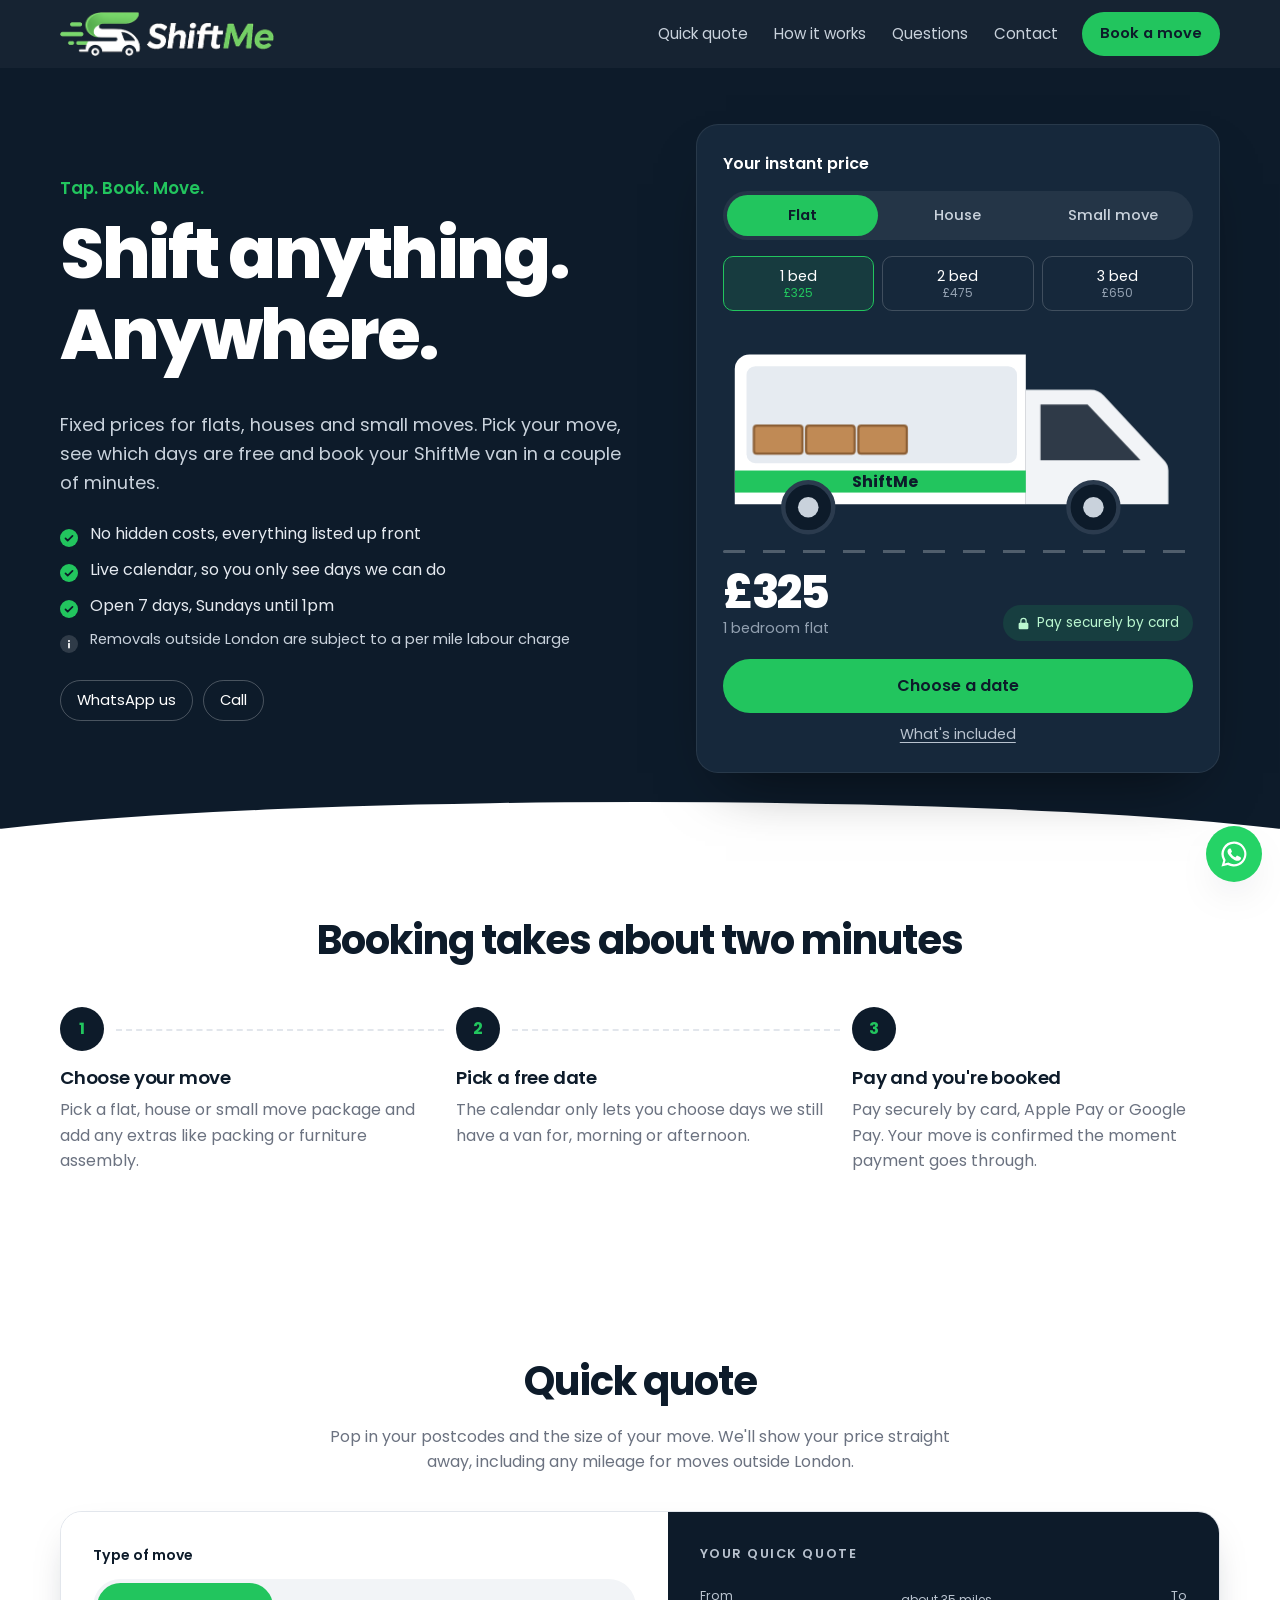
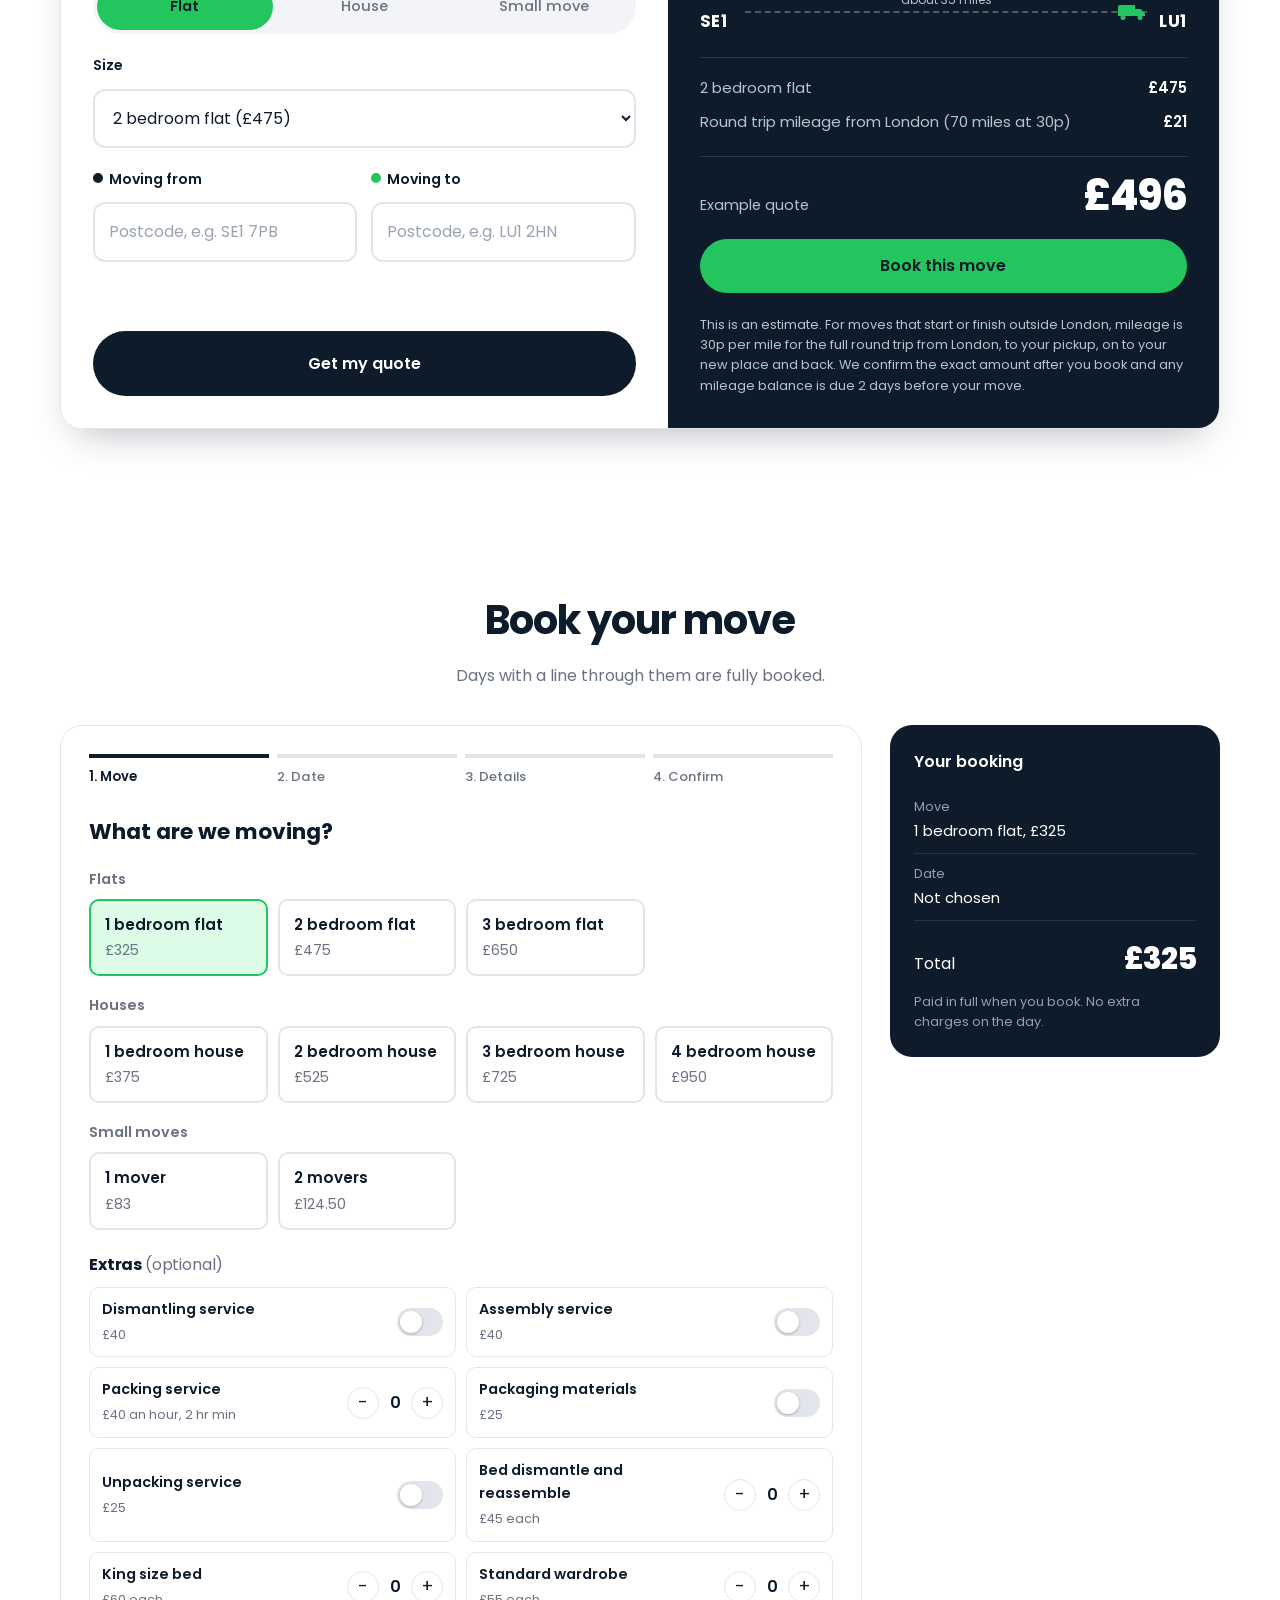
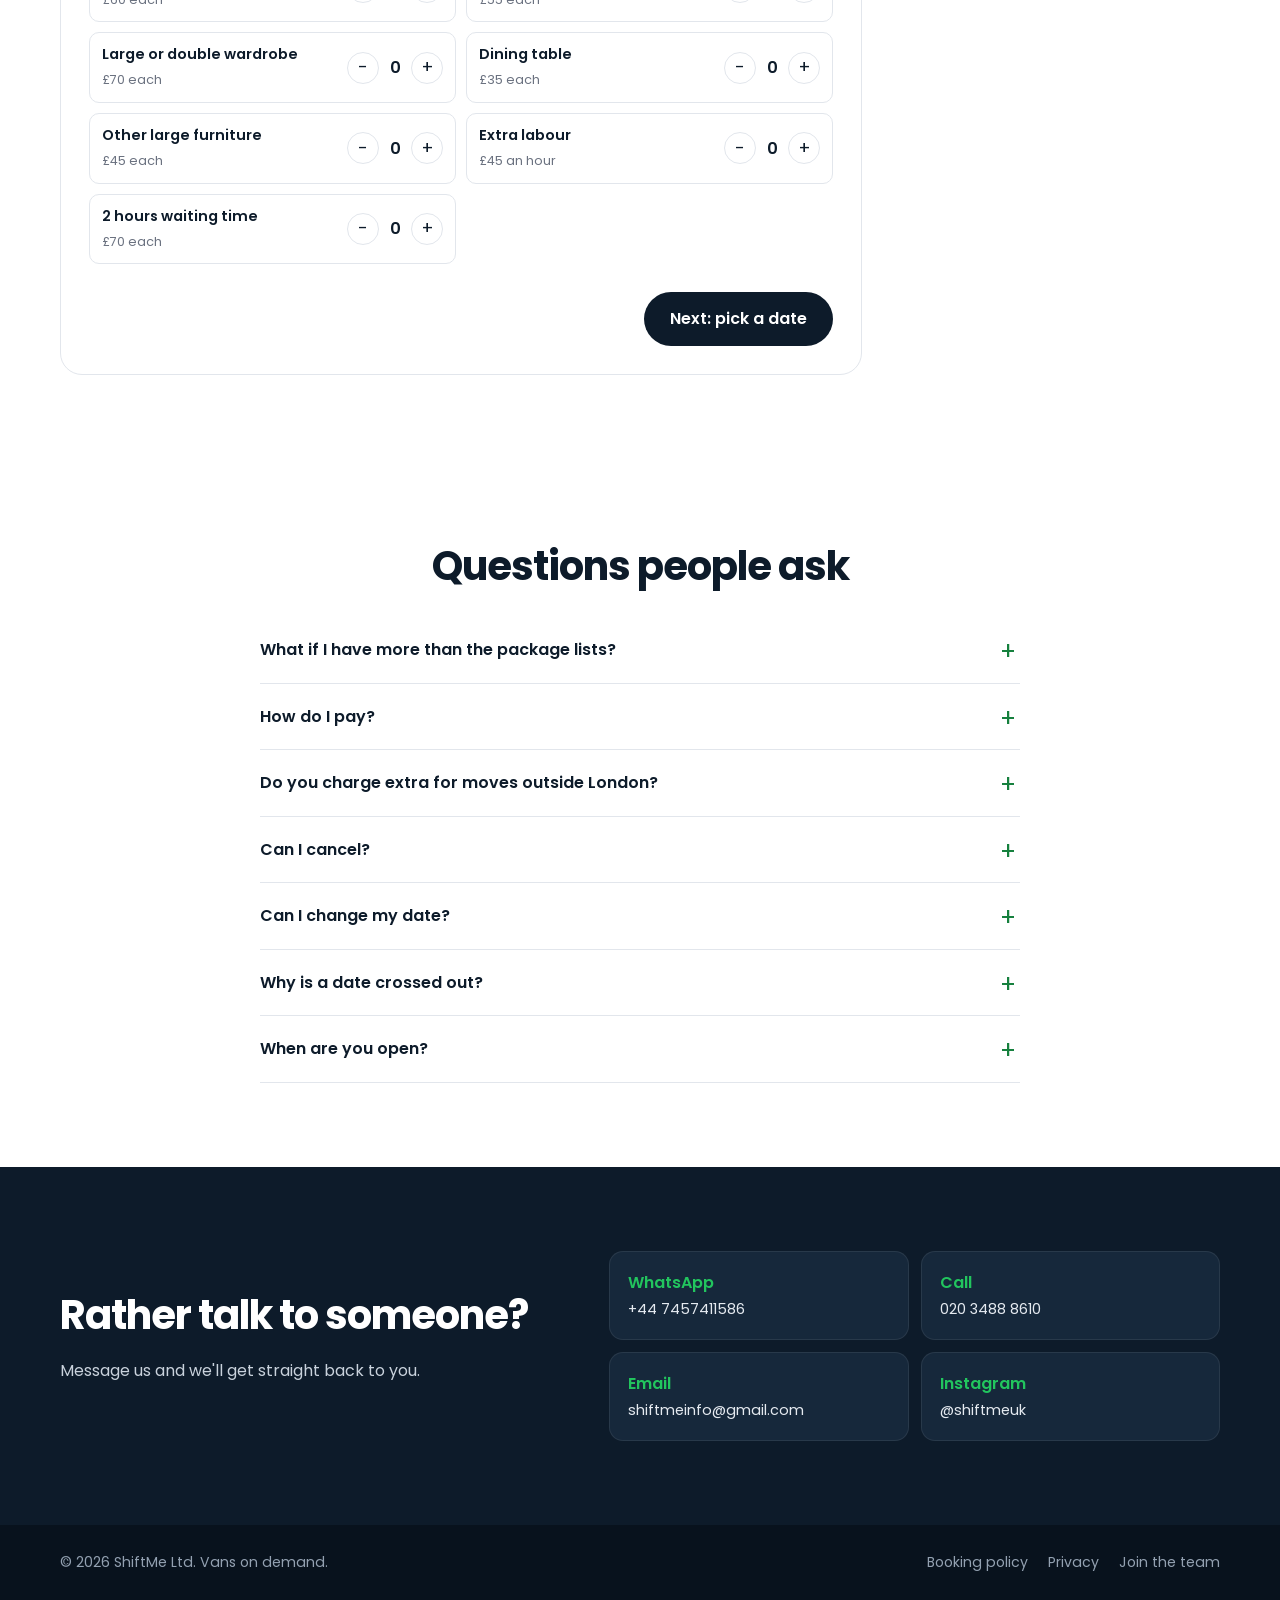
==== index.html @ ceff6702 "Bump asset version so browsers load the updated booking script Co-Authored-By: Claude Opus 5.5 <nore" ====
<!doctype html>
<html lang="en-GB">
<head>
  <meta charset="utf-8">
  <meta name="viewport" content="width=device-width, initial-scale=1">
  <title>ShiftMe | Man and van removals, book online</title>
  <meta name="description" content="Fixed price removals for flats, houses and small moves. Pick your package, see live availability and book your ShiftMe van in minutes.">
  <meta name="theme-color" content="#0D1B2A">
  <meta property="og:title" content="ShiftMe | Tap. Book. Move.">
  <meta property="og:description" content="Fixed price removals with live availability. Book your van in minutes.">
  <meta property="og:type" content="website">
  <meta property="og:url" content="https://shiftme.uk/">
  <meta property="og:locale" content="en_GB">
  <link rel="canonical" href="https://shiftme.uk/">
  <link rel="icon" href="favicon.png" type="image/png">
  <link rel="apple-touch-icon" href="apple-touch-icon.png">
  <link rel="preconnect" href="https://fonts.googleapis.com">
  <link rel="preconnect" href="https://fonts.gstatic.com" crossorigin>
  <link href="https://fonts.googleapis.com/css2?family=Poppins:wght@400;500;600;700;800&display=swap" rel="stylesheet">
  <link rel="stylesheet" href="styles.css?v=202610291440">
</head>
<body>
  <a class="skip" href="#book">Skip to booking</a>

  <div id="demoBanner" class="demo-banner" hidden>
    Preview mode: bookings are not saved until the booking system is connected.
  </div>

  <header class="site-header">
    <div class="wrap header-row">
      <a href="#top" class="logo">
        <img src="logo.png" alt="ShiftMe" width="200" height="44">
      </a>
      <nav class="nav" aria-label="Main">
        <a href="#quick-quote">Quick quote</a>
        <a href="#how">How it works</a>
        <a href="#faq">Questions</a>
        <a href="#contact">Contact</a>
      </nav>
      <a href="#book" class="btn btn-green btn-sm">Book a move</a>
    </div>
  </header>

  <main id="top">

    <!-- HERO with live quote -->
    <section class="hero">
      <div class="wrap hero-grid">
        <div class="hero-copy">
          <p class="slogan">Tap. Book. Move.</p>
          <h1>Shift anything.<br>Anywhere.</h1>
          <p class="lead">Fixed prices for flats, houses and small moves. Pick your move, see which days are free and book your ShiftMe van in a couple of minutes.</p>
          <ul class="ticks">
            <li>No hidden costs, everything listed up front</li>
            <li>Live calendar, so you only see days we can do</li>
            <li>Open 7 days, Sundays until 1pm</li>
            <li class="tick-note">Removals outside London are subject to a per mile labour charge</li>
          </ul>
          <div class="hero-contact">
            <a class="chip-link" id="heroWhatsapp" href="#">WhatsApp us</a>
            <a class="chip-link" id="heroPhone" href="#">Call</a>
          </div>
        </div>

        <div class="quote-card" aria-label="Instant price">
          <p class="qc-title">Your instant price</p>
          <div class="seg" role="tablist" aria-label="Type of move" id="qGroup">
            <button role="tab" data-group="flat" aria-selected="true">Flat</button>
            <button role="tab" data-group="house" aria-selected="false">House</button>
            <button role="tab" data-group="small" aria-selected="false">Small move</button>
          </div>
          <div class="sizes" id="qSizes" role="radiogroup" aria-label="Size"></div>

          <div class="van-stage" aria-hidden="true">
            <svg viewBox="0 0 320 150" class="van">
              <path class="van-body" d="M8 30 a10 10 0 0 1 10 -10 H206 V122 H8 Z"/>
              <rect class="van-hold" x="16" y="28" width="184" height="66" rx="6"/>
              <g id="vanLoad"></g>
              <path class="van-cab" d="M206 44 H250 a12 12 0 0 1 9 4 L300 92 a10 10 0 0 1 3 7 V122 H206 Z"/>
              <path class="van-window" d="M216 54 H248 L284 92 H216 Z"/>
              <rect class="van-stripe" x="8" y="99" width="198" height="15"/>
              <text x="88" y="110.5" class="van-word">ShiftMe</text>
              <g class="wheel"><circle cx="58" cy="124" r="17"/><circle cx="58" cy="124" r="7" class="hub"/></g>
              <g class="wheel"><circle cx="252" cy="124" r="17"/><circle cx="252" cy="124" r="7" class="hub"/></g>
            </svg>
            <div class="road"></div>
          </div>

          <div class="qc-price">
            <div>
              <span class="price-big" id="qPrice">£325</span>
              <span class="price-sub" id="qName">1 bedroom flat</span>
            </div>
            <div class="deposit-pill"><svg viewBox="0 0 16 16" aria-hidden="true"><path d="M4 7V5a4 4 0 1 1 8 0v2h.5A1.5 1.5 0 0 1 14 8.5v5a1.5 1.5 0 0 1-1.5 1.5h-9A1.5 1.5 0 0 1 2 13.5v-5A1.5 1.5 0 0 1 3.5 7H4zm1.5 0h5V5a2.5 2.5 0 0 0-5 0v2z"/></svg>Pay securely by card</div>
          </div>
          <button class="btn btn-green btn-block" id="qBook">Choose a date</button>
          <button class="link-btn" id="qIncluded" aria-expanded="false">What's included</button>
          <ul class="qc-items" id="qItems" hidden></ul>
        </div>
      </div>
    </section>

    <!-- HOW IT WORKS (a real sequence) -->
    <section class="how" id="how">
      <div class="wrap">
        <h2>Booking takes about two minutes</h2>
        <ol class="steps">
          <li><span class="step-n">1</span><h3>Choose your move</h3><p>Pick a flat, house or small move package and add any extras like packing or furniture assembly.</p></li>
          <li><span class="step-n">2</span><h3>Pick a free date</h3><p>The calendar only lets you choose days we still have a van for, morning or afternoon.</p></li>
          <li><span class="step-n">3</span><h3>Pay and you're booked</h3><p>Pay securely by card, Apple Pay or Google Pay. Your move is confirmed the moment payment goes through.</p></li>
        </ol>
      </div>
    </section>

    <!-- QUICK QUOTE: postcode to postcode price, mileage rules in config.js -->
    <section class="qq" id="quick-quote">
      <div class="wrap">
        <div class="section-head">
          <h2>Quick quote</h2>
          <p>Pop in your postcodes and the size of your move. We'll show your price straight away, including any mileage for moves outside London.</p>
        </div>
        <div class="qq-grid">
          <form class="qq-form" id="qqForm" novalidate>
            <div class="qq-field">
              <span class="qq-lbl" id="qqTypeLbl">Type of move</span>
              <div class="seg seg-light qq-seg" role="tablist" aria-labelledby="qqTypeLbl" id="qqType">
                <button type="button" role="tab" data-group="flat" aria-selected="true">Flat</button>
                <button type="button" role="tab" data-group="house" aria-selected="false">House</button>
                <button type="button" role="tab" data-group="small" aria-selected="false">Small move</button>
              </div>
            </div>
            <div class="qq-field">
              <label class="qq-lbl" for="qqSize">Size</label>
              <select id="qqSize"></select>
            </div>
            <div class="qq-pcs">
              <div class="qq-field">
                <label class="qq-lbl" for="qqFrom"><i class="qq-pin"></i>Moving from</label>
                <input id="qqFrom" class="qq-pc" placeholder="Postcode, e.g. SE1 7PB" autocomplete="postal-code" maxlength="9">
              </div>
              <div class="qq-field">
                <label class="qq-lbl" for="qqTo"><i class="qq-pin qq-pin-to"></i>Moving to</label>
                <input id="qqTo" class="qq-pc" placeholder="Postcode, e.g. LU1 2HN" autocomplete="off" maxlength="9">
              </div>
            </div>
            <p class="qq-err" id="qqErr" role="alert"></p>
            <button class="btn btn-navy" type="submit" id="qqGo">Get my quote</button>
          </form>

          <div class="qq-result" aria-live="polite">
            <p class="qq-rtitle">Your quick quote</p>
            <div class="qq-route">
              <div class="qq-stop"><span>From</span><b id="qqRFrom">SE1</b></div>
              <div class="qq-track" id="qqTrack">
                <span class="qq-miles" id="qqMiles">about 34 miles</span>
                <svg viewBox="0 0 30 16" aria-hidden="true"><path d="M1 3a2 2 0 0 1 2-2h15v11H1z"/><path d="M18 5h5a2 2 0 0 1 1.6.8L28 10v2H18z"/><circle cx="6" cy="13.5" r="2.5"/><circle cx="23" cy="13.5" r="2.5"/></svg>
              </div>
              <div class="qq-stop qq-end"><span>To</span><b id="qqRTo">LU1</b></div>
            </div>
            <ul class="qq-lines" id="qqLines"></ul>
            <div class="qq-total"><span id="qqTotalLbl">Example quote</span><strong id="qqTotal">£0</strong></div>
            <button class="btn btn-green btn-block" type="button" id="qqBook">Book this move</button>
            <p class="qq-note">This is an estimate. For moves that start or finish outside London, mileage is 30p per mile for the full round trip from London, to your pickup, on to your new place and back. We confirm the exact amount after you book and any mileage balance is due 2 days before your move.</p>
          </div>
        </div>
      </div>
    </section>

    <!-- BOOKING -->
    <section class="book" id="book">
      <div class="wrap">
        <div class="section-head">
          <h2>Book your move</h2>
          <p>Days with a line through them are fully booked.</p>
        </div>

        <div class="book-grid">
          <form class="wizard" id="wizard" novalidate>
            <ol class="progress" aria-label="Booking steps">
              <li data-step="1" class="is-current">Move</li>
              <li data-step="2">Date</li>
              <li data-step="3">Details</li>
              <li data-step="4">Confirm</li>
            </ol>

            <!-- Step 1 -->
            <fieldset class="panel" data-panel="1">
              <legend>What are we moving?</legend>
              <div class="pkg-select" id="pkgSelect"></div>
              <h4 class="sub">Extras <span class="muted">(optional)</span></h4>
              <div class="addon-list" id="addonList"></div>
              <div class="panel-nav">
                <span></span>
                <button type="button" class="btn btn-navy" data-next>Next: pick a date</button>
              </div>
            </fieldset>

            <!-- Step 2 -->
            <fieldset class="panel" data-panel="2" hidden>
              <legend>When do you want to move?</legend>
              <div class="calendar" id="calendar">
                <div class="cal-head">
                  <button type="button" class="cal-nav" id="calPrev" aria-label="Previous month">‹</button>
                  <p class="cal-month" id="calMonth" aria-live="polite"></p>
                  <button type="button" class="cal-nav" id="calNext" aria-label="Next month">›</button>
                </div>
                <div class="cal-dow" aria-hidden="true"><span>Mon</span><span>Tue</span><span>Wed</span><span>Thu</span><span>Fri</span><span>Sat</span><span>Sun</span></div>
                <div class="cal-grid" id="calGrid" role="grid"></div>
                <div class="cal-status" id="calStatus" aria-live="polite"></div>
                <ul class="legend">
                  <li><span class="key key-free"></span>Free</li>
                  <li><span class="key key-one"></span>1 slot left</li>
                  <li><span class="key key-full"></span>Fully booked</li>
                </ul>
              </div>
              <div class="slots" id="slots" hidden>
                <h4 class="sub">Arrival time on <span id="slotDate"></span></h4>
                <div class="slot-row" id="slotRow"></div>
              </div>
              <div class="panel-nav">
                <button type="button" class="btn btn-ghost" data-back>Back</button>
                <button type="button" class="btn btn-navy" data-next>Next: your details</button>
              </div>
            </fieldset>

            <!-- Step 3 -->
            <fieldset class="panel" data-panel="3" hidden>
              <legend>Your details</legend>
              <div class="fields">
                <label>Full name<input name="name" autocomplete="name" required></label>
                <label>Mobile number<input name="phone" type="tel" autocomplete="tel" required></label>
                <label class="span2">Email<input name="email" type="email" autocomplete="email" required></label>
                <label class="span2">Moving from (address and postcode)<input name="from" autocomplete="street-address" required></label>
                <label>Floor and access at pickup
                  <select name="fromAccess">
                    <option>Ground floor</option><option>1st floor, lift</option><option>1st floor, stairs</option>
                    <option>2nd floor or higher, lift</option><option>2nd floor or higher, stairs</option>
                  </select>
                </label>
                <label>Parking at pickup
                  <select name="fromParking">
                    <option>Driveway or free parking</option><option>Paid or permit parking</option><option>Not sure</option>
                  </select>
                </label>
                <label class="span2">Moving to (address and postcode)<input name="to" required></label>
                <label>Floor and access at drop off
                  <select name="toAccess">
                    <option>Ground floor</option><option>1st floor, lift</option><option>1st floor, stairs</option>
                    <option>2nd floor or higher, lift</option><option>2nd floor or higher, stairs</option>
                  </select>
                </label>
                <label>Parking at drop off
                  <select name="toParking">
                    <option>Driveway or free parking</option><option>Paid or permit parking</option><option>Not sure</option>
                  </select>
                </label>
                <label class="span2">Anything we should know?<textarea name="notes" rows="3" placeholder="Large or fragile items, narrow stairs, key collection times"></textarea></label>
                <label class="hp" aria-hidden="true">Leave this empty<input name="website" tabindex="-1" autocomplete="off"></label>
              </div>
              <div class="panel-nav">
                <button type="button" class="btn btn-ghost" data-back>Back</button>
                <button type="button" class="btn btn-navy" data-next>Next: check and confirm</button>
              </div>
            </fieldset>

            <!-- Step 4 -->
            <fieldset class="panel" data-panel="4" hidden>
              <legend>Check and confirm</legend>
              <dl class="review" id="review"></dl>
              <label class="agree"><input type="checkbox" name="agree" required><span>I've read the <a href="booking-policy.html" target="_blank" rel="noopener">booking policy</a>, including payment and cancellations.</span></label>
              <p class="pay-note">You'll be taken to Stripe, our secure payment provider. Your slot is held for 30 minutes while you pay.</p>
              <p class="form-error" id="formError" role="alert" hidden></p>
              <div class="panel-nav">
                <button type="button" class="btn btn-ghost" data-back>Back</button>
                <button type="submit" class="btn btn-green" id="submitBtn"><span id="payAmt">Pay securely</span></button>
              </div>
            </fieldset>

            <!-- Done -->
            <div class="panel done" data-panel="5" hidden tabindex="-1">
              <div class="done-mark" aria-hidden="true"><svg viewBox="0 0 52 52"><circle cx="26" cy="26" r="24"/><path d="M15 27l7 7 15-16"/></svg></div>
              <h3 id="doneTitle">Your move is booked</h3>
              <p id="doneText">Your reference is <strong id="doneRef"></strong>. We've emailed your confirmation to <strong id="doneEmail"></strong>.</p>
              <div id="doneDetail"></div>
              <button type="button" class="btn btn-ghost" id="newBooking">Make another booking</button>
            </div>
          </form>

          <aside class="summary" id="summary" aria-label="Your booking">
            <p class="sum-title">Your booking</p>
            <dl>
              <div><dt>Move</dt><dd id="sMove">Not chosen</dd></div>
              <div><dt>Date</dt><dd id="sDate">Not chosen</dd></div>
              <div id="sExtrasRow" hidden><dt>Extras</dt><dd id="sExtras"></dd></div>
            </dl>
            <div class="sum-total">
              <span>Total</span><strong id="sTotal">£0</strong>
            </div>
            <p class="sum-note">Paid in full when you book. No extra charges on the day.</p>
          </aside>
        </div>
      </div>
    </section>

    <!-- FAQ -->
    <section class="faq" id="faq">
      <div class="wrap narrow">
        <h2>Questions people ask</h2>
        <details><summary>What if I have more than the package lists?</summary><p>Pick the package closest to your move and tell us about the extra items in the notes. We'll confirm any difference before your move day, so there are no surprises.</p></details>
        <details><summary>How do I pay?</summary><p>You pay the full price online when you book, by card, Apple Pay or Google Pay. Payments are handled securely by Stripe, so we never see your card details. Your move is confirmed as soon as payment goes through.</p></details>
        <details><summary>Do you charge extra for moves outside London?</summary><p>Yes. Removals that start or finish outside London have an extra labour charge of 30p per mile for the full round trip from London. Try our Quick quote to see an estimate. We'll let you know the exact amount after you book, and this remaining balance is due 2 days before your move.</p></details>
        <details><summary>Can I cancel?</summary><p>Cancel 7 or more days before your move and we refund you in full. Cancel 3 to 6 days before and we refund half. Cancellations with less than 72 hours' notice, or no shows, are non refundable.</p></details>
        <details><summary>Can I change my date?</summary><p>Yes. You can move your booking once for free with at least 72 hours' notice, subject to availability. Just get in touch.</p></details>
        <details><summary>Why is a date crossed out?</summary><p>We run a set number of jobs a day so every move gets our full attention. Once a day is full it closes automatically. Message us on WhatsApp if you're flexible and we'll tell you the nearest free day.</p></details>
        <details><summary>When are you open?</summary><p>7 days a week, Monday to Saturday 9am to 5:30pm, Sunday 9am to 1pm. You can book online anytime.</p></details>
      </div>
    </section>

    <!-- CONTACT -->
    <section class="contact" id="contact">
      <div class="wrap contact-grid">
        <div>
          <h2>Rather talk to someone?</h2>
          <p>Message us and we'll get straight back to you.</p>
        </div>
        <div class="contact-links">
          <a class="c-link" id="cWhatsapp" href="#"><strong>WhatsApp</strong><span id="cWhatsappText"></span></a>
          <a class="c-link" id="cPhone" href="#"><strong>Call</strong><span id="cPhoneText"></span></a>
          <a class="c-link" id="cEmail" href="#"><strong>Email</strong><span id="cEmailText"></span></a>
          <a class="c-link" id="cInsta" href="#" target="_blank" rel="noopener"><strong>Instagram</strong><span id="cInstaText"></span></a>
        </div>
      </div>
    </section>
  </main>

  <footer class="site-footer">
    <div class="wrap footer-row">
      <p>© <span id="year"></span> ShiftMe Ltd. Vans on demand.</p>
      <nav aria-label="Footer">
        <a href="booking-policy.html">Booking policy</a>
        <a href="privacy.html">Privacy</a>
        <a id="joinTeam" href="#">Join the team</a>
      </nav>
    </div>
  </footer>

  <a class="wa-float" id="waFloat" href="#" aria-label="Message ShiftMe on WhatsApp">
    <svg viewBox="0 0 24 24" aria-hidden="true"><path d="M12 2a10 10 0 0 0-8.6 15.1L2 22l5-1.3A10 10 0 1 0 12 2zm0 18.2a8.2 8.2 0 0 1-4.2-1.2l-.3-.2-3 .8.8-2.9-.2-.3A8.2 8.2 0 1 1 12 20.2zm4.5-6.1c-.2-.1-1.5-.7-1.7-.8s-.4-.1-.6.1-.7.8-.8 1-.3.2-.5.1a6.7 6.7 0 0 1-3.3-2.9c-.3-.4.2-.4.7-1.4a.4.4 0 0 0 0-.4l-.8-1.8c-.2-.5-.4-.4-.6-.4h-.5a1 1 0 0 0-.7.3 3 3 0 0 0-.9 2.2 5.2 5.2 0 0 0 1.1 2.7 11.8 11.8 0 0 0 4.5 4c1.7.7 2.3.8 3.2.6a2.7 2.7 0 0 0 1.8-1.2 2.2 2.2 0 0 0 .2-1.3c-.1-.1-.3-.2-.5-.3z"/></svg>
  </a>

  <script src="config.js?v=202610291440"></script>
  <script src="app.js?v=202610291440"></script>
</body>
</html>
---- styles.css ----
/* ShiftMe brand: navy #0D1B2A, green #22C55E, light grey #F2F4F7, grey #6B7280, Poppins */
:root{
  --navy:#0D1B2A;
  --navy-2:#16283B;
  --green:#22C55E;
  --green-ink:#15803D;      /* darker green for text on white, passes contrast */
  --green-soft:#DCFCE7;
  --light:#F2F4F7;
  --grey:#6B7280;
  --line:#E2E6EC;
  --white:#FFFFFF;
  --amber:#F59E0B;
  --red:#DC2626;
  --radius-lg:22px;
  --radius:14px;
  --radius-sm:10px;
  --shadow:0 18px 40px -18px rgba(13,27,42,.35);
}

*,*::before,*::after{box-sizing:border-box}
html{scroll-behavior:smooth;scroll-padding-top:84px}
@media (prefers-reduced-motion:reduce){html{scroll-behavior:auto}*{animation:none!important;transition:none!important}}
body{margin:0;font-family:Poppins,system-ui,sans-serif;color:var(--navy);background:var(--white);font-size:16px;line-height:1.6;-webkit-font-smoothing:antialiased}
img,svg{display:block;max-width:100%}
a{color:inherit}
h1,h2,h3,h4{line-height:1.15;margin:0 0 .5em;letter-spacing:-.01em}
h1{font-size:clamp(2.6rem,6vw,4.4rem);font-weight:800;letter-spacing:-.035em}
h2{font-size:clamp(1.8rem,3.4vw,2.5rem);font-weight:700;letter-spacing:-.025em}
h3{font-size:1.15rem;font-weight:600}
p{margin:0 0 1em}
:focus-visible{outline:3px solid var(--green);outline-offset:3px;border-radius:6px}

.wrap{width:min(1160px,100% - 32px);margin-inline:auto}
.narrow{width:min(760px,100% - 32px)}
.skip{position:absolute;left:-999px;top:8px;background:var(--navy);color:#fff;padding:8px 14px;border-radius:8px;z-index:100}
.skip:focus{left:8px}
.muted{color:var(--grey);font-weight:400}

.demo-banner{background:#FEF3C7;color:#78350F;text-align:center;font-size:.85rem;padding:8px 16px}

/* Buttons */
.btn{display:inline-flex;align-items:center;justify-content:center;gap:8px;font:inherit;font-weight:600;border:0;border-radius:999px;padding:14px 26px;cursor:pointer;text-decoration:none;transition:transform .15s ease,background .15s ease,box-shadow .15s ease}
.btn:active{transform:translateY(1px)}
.btn-sm{padding:10px 18px;font-size:.92rem}
.btn-block{width:100%}
.btn-green{background:var(--green);color:var(--navy)}
.btn-green:hover{background:#2FD86C;box-shadow:0 8px 20px -8px rgba(34,197,94,.7)}
.btn-navy{background:var(--navy);color:#fff}
.btn-navy:hover{background:var(--navy-2)}
.btn-ghost{background:transparent;color:var(--navy);box-shadow:inset 0 0 0 2px var(--line)}
.btn-ghost:hover{box-shadow:inset 0 0 0 2px var(--navy)}
.btn[disabled]{opacity:.55;cursor:not-allowed}
.link-btn{background:none;border:0;font:inherit;color:#B9C3CF;text-decoration:underline;text-underline-offset:3px;cursor:pointer;padding:10px 0 0;font-size:.9rem;display:block;margin-inline:auto}

/* Header */
.site-header{position:sticky;top:0;z-index:50;background:rgba(13,27,42,.96);backdrop-filter:blur(8px);color:#fff}
.header-row{display:flex;align-items:center;gap:24px;height:68px}
.logo{display:flex;align-items:center;gap:10px;text-decoration:none;font-weight:700;font-size:1.3rem;letter-spacing:-.02em}
.logo img{height:44px;width:auto}
@media (max-width:420px){.logo img{height:36px}}
.nav{display:flex;gap:26px;margin-left:auto}
.nav a{text-decoration:none;font-size:.95rem;color:#C9D2DC}
.nav a:hover{color:#fff}
@media (max-width:760px){.nav{display:none}.header-row .btn{margin-left:auto}}

/* Hero */
.hero{background:var(--navy);color:#fff;padding:56px 0 88px;overflow:hidden;position:relative}
.hero::after{content:"";position:absolute;inset:auto -10% -1px -10%;height:60px;background:var(--white);border-radius:50% 50% 0 0/100% 100% 0 0}
.hero-grid{display:grid;grid-template-columns:1.05fr .95fr;gap:56px;align-items:center;position:relative;z-index:1}
.slogan{color:var(--green);font-weight:600;font-size:1.05rem;margin-bottom:12px}
.lead{font-size:1.12rem;color:#C9D2DC;max-width:34em}
.ticks{list-style:none;padding:0;margin:24px 0 28px;display:grid;gap:10px}
.ticks li{padding-left:30px;position:relative;color:#E5EAF0}
.ticks li::before{content:"";position:absolute;left:0;top:.45em;width:18px;height:18px;border-radius:50%;background:var(--green) url("data:image/svg+xml,%3Csvg xmlns='http://www.w3.org/2000/svg' viewBox='0 0 16 16'%3E%3Cpath d='M4 8.5l2.5 2.5L12 5.5' stroke='%230D1B2A' stroke-width='2' fill='none' stroke-linecap='round' stroke-linejoin='round'/%3E%3C/svg%3E") center/14px no-repeat}
.ticks li.tick-note{color:#C9D2DC;font-size:.92rem}
.ticks li.tick-note::before{background:rgba(255,255,255,.14) url("data:image/svg+xml,%3Csvg xmlns='http://www.w3.org/2000/svg' viewBox='0 0 16 16'%3E%3Ccircle cx='8' cy='4.5' r='1.2' fill='%23fff'/%3E%3Cpath d='M8 7.5v4.5' stroke='%23fff' stroke-width='2' stroke-linecap='round'/%3E%3C/svg%3E") center/14px no-repeat}
.hero-contact{display:flex;gap:10px;flex-wrap:wrap}
.chip-link{border:1px solid rgba(255,255,255,.25);border-radius:999px;padding:8px 16px;text-decoration:none;font-size:.92rem}
.chip-link:hover{border-color:var(--green);color:var(--green)}

/* Quote card */
.quote-card{background:var(--navy-2);border:1px solid rgba(255,255,255,.08);border-radius:var(--radius-lg);padding:26px;box-shadow:0 30px 60px -30px rgba(0,0,0,.6)}
.qc-title{font-weight:600;margin-bottom:14px}
.seg{display:grid;grid-template-columns:repeat(3,1fr);background:rgba(255,255,255,.06);border-radius:999px;padding:4px;gap:4px}
.seg button{font:inherit;font-size:.92rem;font-weight:500;border:0;background:none;color:#C9D2DC;border-radius:999px;padding:9px 6px;cursor:pointer}
.seg button[aria-selected="true"]{background:var(--green);color:var(--navy);font-weight:600}
.seg-light{background:var(--light);max-width:460px;margin:0 auto 32px}
.seg-light button{color:var(--grey)}
.sizes{display:flex;gap:8px;margin:16px 0 4px;flex-wrap:wrap}
.sizes button{flex:1;min-width:64px;font:inherit;font-size:.9rem;border:1px solid rgba(255,255,255,.18);background:none;color:#fff;border-radius:var(--radius-sm);padding:10px 8px;cursor:pointer;line-height:1.25}
.sizes button small{display:block;color:#93A1B1;font-size:.75rem}
.sizes button[aria-checked="true"]{border-color:var(--green);background:rgba(34,197,94,.12)}
.sizes button[aria-checked="true"] small{color:var(--green)}

.van-stage{position:relative;margin:14px 0 6px;padding-bottom:4px}
.van{width:100%;height:auto;overflow:visible}
.van-body{fill:#fff}
.van-cab{fill:#F2F4F7}
.van-window{fill:#0D1B2A;opacity:.85}
.van-stripe{fill:var(--green)}
.van-hold{fill:#E6EBF1}
.van-word{font:700 11px Poppins,sans-serif;fill:var(--navy)}
.wheel circle{fill:#0D1B2A;stroke:#2B3B4E;stroke-width:3}
.wheel .hub{fill:#C9D2DC;stroke:none}
#vanLoad rect{fill:#C08A55;stroke:#8B5E34;stroke-width:1.5;rx:2}
#vanLoad rect.pop{animation:pop .35s cubic-bezier(.3,1.6,.6,1) both}
@keyframes pop{from{transform:translateY(-14px);opacity:0}to{transform:none;opacity:1}}
.road{height:3px;border-radius:3px;background:repeating-linear-gradient(90deg,rgba(255,255,255,.25) 0 22px,transparent 22px 40px);margin-top:4px}
.van.bump{animation:bump .45s ease}
@keyframes bump{30%{transform:translateY(-3px)}60%{transform:translateY(1px)}}

.qc-price{display:flex;justify-content:space-between;align-items:end;gap:12px;margin:14px 0 18px;flex-wrap:wrap}
.price-big{font-size:2.8rem;font-weight:800;letter-spacing:-.04em;line-height:1;display:block;font-variant-numeric:tabular-nums}
.price-sub{color:#93A1B1;font-size:.9rem}
.deposit-pill{display:inline-flex;align-items:center;gap:7px;background:rgba(34,197,94,.14);color:#BBF7D0;border-radius:999px;padding:7px 14px;font-size:.85rem}
.deposit-pill svg{width:13px;fill:currentColor}
.pay-note{font-size:.85rem;color:var(--grey);margin:14px 0 0}
.qc-items{margin:12px 0 0;padding:14px 16px 14px 34px;background:rgba(255,255,255,.04);border-radius:var(--radius-sm);color:#C9D2DC;font-size:.88rem;columns:2;column-gap:28px}
.qc-items li{break-inside:avoid;margin-bottom:4px}

@media (max-width:900px){.hero-grid{grid-template-columns:1fr;gap:36px}.hero{padding:40px 0 80px}}
@media (max-width:480px){.qc-items{columns:1}.price-big{font-size:2.3rem}}

/* Sections */
section{padding:84px 0}
.section-head{text-align:center;max-width:620px;margin:0 auto 36px}
.section-head p{color:var(--grey)}

/* How */
.how{padding-top:56px}
.how h2{text-align:center;margin-bottom:40px}
.steps{list-style:none;padding:0;margin:0;display:grid;grid-template-columns:repeat(3,1fr);gap:28px;position:relative}
.steps li{position:relative;padding-top:4px}
.step-n{display:grid;place-items:center;width:44px;height:44px;border-radius:50%;background:var(--navy);color:var(--green);font-weight:700;margin-bottom:16px;position:relative;z-index:1}
.steps li:not(:last-child)::after{content:"";position:absolute;top:26px;left:56px;right:-16px;border-top:2px dashed var(--line)}
.steps p{color:var(--grey)}
@media (max-width:760px){.steps{grid-template-columns:1fr}.steps li:not(:last-child)::after{display:none}}

/* Prices */
.prices{background:var(--light)}
.price-grid{display:grid;grid-template-columns:repeat(auto-fit,minmax(240px,1fr));gap:18px}
.p-card{background:#fff;border-radius:var(--radius);padding:24px;display:flex;flex-direction:column;border:1px solid var(--line)}
.p-card h3{margin-bottom:2px}
.p-card .p-price{font-size:2.1rem;font-weight:800;letter-spacing:-.03em;margin:6px 0 4px}
.p-card .p-price small{font-size:.85rem;font-weight:500;color:var(--grey);letter-spacing:0}
.p-card ul{list-style:none;padding:0;margin:14px 0 20px;font-size:.88rem;color:#374151;flex:1}
.p-card li{padding:5px 0;border-bottom:1px solid var(--light)}
.p-card li:last-child{border:0}
.p-card .more{background:none;border:0;font:inherit;font-size:.85rem;color:var(--green-ink);cursor:pointer;padding:6px 0;text-align:left;font-weight:500}
.p-card.popular{border:2px solid var(--green)}
.p-tag{align-self:flex-start;background:var(--green-soft);color:var(--green-ink);font-size:.75rem;font-weight:600;border-radius:999px;padding:3px 10px;margin-bottom:10px}

.extras{margin-top:26px;background:#fff;border-radius:var(--radius);border:1px solid var(--line)}
.extras summary{padding:18px 22px;cursor:pointer;font-weight:600;list-style:none;display:flex;justify-content:space-between}
.extras summary::-webkit-details-marker{display:none}
.extras summary::after{content:"+";font-size:1.4rem;line-height:1;color:var(--green-ink)}
.extras[open] summary::after{content:"−"}
.extras-list{display:grid;grid-template-columns:repeat(auto-fit,minmax(260px,1fr));gap:0 32px;padding:0 22px 18px}
.x-row{display:flex;justify-content:space-between;gap:16px;padding:10px 0;border-top:1px solid var(--light);font-size:.92rem}
.x-row span{color:var(--grey);font-size:.8rem;display:block}
.x-row b{white-space:nowrap}

/* Booking */
.book-grid{display:grid;grid-template-columns:1fr 330px;gap:28px;align-items:start}
@media (max-width:960px){.book-grid{grid-template-columns:1fr}}
.wizard{background:#fff;border:1px solid var(--line);border-radius:var(--radius-lg);padding:28px;min-width:0}
@media (max-width:520px){.wizard{padding:20px 16px}}
.progress{list-style:none;display:grid;grid-template-columns:repeat(4,1fr);gap:8px;padding:0;margin:0 0 28px;counter-reset:s}
.progress li{counter-increment:s;font-size:.82rem;color:var(--grey);border-top:4px solid var(--line);padding-top:8px;font-weight:500}
.progress li::before{content:counter(s) ". "}
.progress li.is-done{border-color:var(--green);color:var(--navy)}
.progress li.is-current{border-color:var(--navy);color:var(--navy);font-weight:600}
.panel{border:0;padding:0;margin:0;min-width:0}
.panel legend{font-size:1.35rem;font-weight:700;margin-bottom:18px;padding:0}
.sub{font-size:1rem;margin:26px 0 12px}
.panel-nav{display:flex;justify-content:space-between;gap:12px;margin-top:28px;flex-wrap:wrap}

.pkg-select{display:grid;gap:18px}
.pkg-group p{font-weight:600;font-size:.9rem;margin-bottom:8px;color:var(--grey)}
.pkg-options{display:grid;grid-template-columns:repeat(auto-fill,minmax(150px,1fr));gap:10px}
.pkg-opt{position:relative}
.pkg-opt input{position:absolute;opacity:0;pointer-events:none}
.pkg-opt label{display:block;border:2px solid var(--line);border-radius:var(--radius-sm);padding:12px 14px;cursor:pointer;transition:border-color .15s}
.pkg-opt label b{display:block;font-weight:600;font-size:.95rem}
.pkg-opt label span{color:var(--grey);font-size:.88rem}
.pkg-opt input:checked + label{border-color:var(--green);background:var(--green-soft)}
.pkg-opt input:focus-visible + label{outline:3px solid var(--green);outline-offset:2px}

.addon-list{display:grid;grid-template-columns:repeat(auto-fill,minmax(260px,1fr));gap:10px}
.addon{display:flex;align-items:center;justify-content:space-between;gap:10px;border:1px solid var(--line);border-radius:var(--radius-sm);padding:10px 12px}
.addon.on{border-color:var(--green);background:#F6FEF9}
.addon-info b{display:block;font-size:.9rem;font-weight:600}
.addon-info span{font-size:.8rem;color:var(--grey)}
.stepper{display:flex;align-items:center;gap:6px;flex-shrink:0}
.stepper button{width:32px;height:32px;border-radius:50%;border:1px solid var(--line);background:#fff;font:inherit;font-size:1.1rem;cursor:pointer;line-height:1;color:var(--navy)}
.stepper button:hover{border-color:var(--navy)}
.stepper output{min-width:20px;text-align:center;font-weight:600;font-variant-numeric:tabular-nums}
.toggle{position:relative;width:46px;height:28px;flex-shrink:0}
.toggle input{opacity:0;width:100%;height:100%;margin:0;cursor:pointer;position:relative;z-index:1}
.toggle span{position:absolute;inset:0;background:var(--line);border-radius:999px;transition:background .15s;pointer-events:none}
.toggle span::after{content:"";position:absolute;top:3px;left:3px;width:22px;height:22px;border-radius:50%;background:#fff;box-shadow:0 1px 3px rgba(0,0,0,.25);transition:transform .15s}
.toggle input:checked + span{background:var(--green)}
.toggle input:checked + span::after{transform:translateX(18px)}
.toggle input:focus-visible + span{outline:3px solid var(--green);outline-offset:2px}

/* Calendar */
.calendar{max-width:520px}
.cal-head{display:flex;align-items:center;justify-content:space-between;margin-bottom:10px}
.cal-month{font-weight:700;font-size:1.1rem;margin:0}
.cal-nav{width:40px;height:40px;border-radius:50%;border:1px solid var(--line);background:#fff;font-size:1.4rem;line-height:1;cursor:pointer;color:var(--navy)}
.cal-nav:hover:not([disabled]){border-color:var(--navy)}
.cal-nav[disabled]{opacity:.3;cursor:default}
.cal-dow,.cal-grid{display:grid;grid-template-columns:repeat(7,1fr);gap:6px}
.cal-dow span{text-align:center;font-size:.75rem;color:var(--grey);font-weight:500;padding-bottom:4px}
.day{aspect-ratio:1/1;border-radius:var(--radius-sm);border:1px solid var(--line);background:#fff;font:inherit;font-weight:600;font-size:.95rem;color:var(--navy);cursor:pointer;display:flex;flex-direction:column;align-items:center;justify-content:center;position:relative;padding:0;transition:border-color .12s,background .12s}
.day:hover:not([disabled]){border-color:var(--navy)}
.day .dot{width:6px;height:6px;border-radius:50%;background:var(--green);margin-top:4px}
.day.one .dot{background:var(--amber)}
.day[disabled]{cursor:not-allowed;color:#B6BDC6;background:var(--light);border-color:transparent}
.day.full{text-decoration:line-through;text-decoration-thickness:2px;text-decoration-color:var(--red);color:#9AA3AE}
.day.full .tag{position:absolute;bottom:3px;font-size:.55rem;font-weight:600;color:var(--red);text-decoration:none;letter-spacing:.02em}
.day.selected{background:var(--navy);color:#fff;border-color:var(--navy)}
.day.selected .dot{background:var(--green)}
.day.today::before{content:"";position:absolute;top:5px;right:5px;width:5px;height:5px;border-radius:50%;background:var(--navy)}
.day.empty{visibility:hidden}
.cal-status{font-size:.85rem;color:var(--grey);min-height:1.4em;margin-top:10px}
.legend{list-style:none;padding:0;margin:6px 0 0;display:flex;gap:18px;flex-wrap:wrap;font-size:.8rem;color:var(--grey)}
.legend li{display:flex;align-items:center;gap:6px}
.key{width:10px;height:10px;border-radius:50%;display:inline-block}
.key-free{background:var(--green)}.key-one{background:var(--amber)}
.key-full{width:16px;height:2px;border-radius:0;background:var(--red)}
.day.skeleton{background:var(--light);border-color:transparent;color:transparent;animation:pulse 1.2s ease-in-out infinite}
@keyframes pulse{50%{opacity:.5}}
@media (max-width:420px){.cal-dow,.cal-grid{gap:4px}.day{font-size:.85rem}}

.slot-row{display:grid;grid-template-columns:repeat(auto-fit,minmax(150px,1fr));gap:10px;max-width:520px}
.slot{border:2px solid var(--line);border-radius:var(--radius-sm);background:#fff;font:inherit;padding:12px;cursor:pointer;text-align:left;color:var(--navy)}
.slot b{display:block}
.slot span{font-size:.85rem;color:var(--grey)}
.slot[aria-pressed="true"]{border-color:var(--green);background:var(--green-soft)}
.slot[disabled]{opacity:.45;cursor:not-allowed;text-decoration:line-through}

/* Fields */
.fields{display:grid;grid-template-columns:1fr 1fr;gap:16px}
.fields label{display:flex;flex-direction:column;gap:6px;font-size:.88rem;font-weight:500}
.fields .span2{grid-column:span 2}
@media (max-width:600px){.fields{grid-template-columns:1fr}.fields .span2{grid-column:auto}}
input,select,textarea{font:inherit;font-size:1rem;color:var(--navy);border:1px solid #CBD2DA;border-radius:var(--radius-sm);padding:12px 14px;background:#fff;width:100%}
input:focus,select:focus,textarea:focus{outline:none;border-color:var(--navy);box-shadow:0 0 0 3px rgba(34,197,94,.35)}
.invalid{border-color:var(--red)!important}
.field-msg{color:var(--red);font-size:.8rem;font-weight:500}
.hp{position:absolute!important;left:-9999px}

.review{display:grid;gap:0;margin:0 0 20px}
.review div{display:grid;grid-template-columns:150px 1fr;gap:12px;padding:11px 0;border-bottom:1px solid var(--light);font-size:.93rem}
.review dt{color:var(--grey)}
.review dd{margin:0;font-weight:500}
@media (max-width:520px){.review div{grid-template-columns:1fr;gap:2px}}
.agree{display:flex;gap:10px;align-items:flex-start;font-size:.92rem}
.agree input{width:20px;height:20px;margin-top:3px;flex-shrink:0;accent-color:var(--green)}
.form-error{background:#FEF2F2;color:#991B1B;border-radius:var(--radius-sm);padding:12px 14px;font-size:.92rem;margin-top:16px}

.done{text-align:center;padding:20px 0}
.done:focus{outline:none}
.done-mark svg{width:72px;margin:0 auto 18px}
.done-mark circle{fill:var(--green-soft);stroke:var(--green);stroke-width:2}
.done-mark path{fill:none;stroke:var(--green-ink);stroke-width:4;stroke-linecap:round;stroke-linejoin:round;stroke-dasharray:40;stroke-dashoffset:40;animation:draw .5s .2s ease forwards}
@keyframes draw{to{stroke-dashoffset:0}}
.dep-box{background:var(--light);border-radius:var(--radius);padding:18px;margin:18px auto;max-width:440px}

/* Summary */
.summary{position:sticky;top:90px;background:var(--navy);color:#fff;border-radius:var(--radius-lg);padding:24px}
.sum-title{font-weight:600;margin-bottom:12px}
.summary dl{margin:0}
.summary dl div{padding:10px 0;border-bottom:1px solid rgba(255,255,255,.1)}
.summary dt{font-size:.8rem;color:#93A1B1}
.summary dd{margin:2px 0 0;font-size:.93rem}
.sum-total{display:flex;justify-content:space-between;align-items:baseline;margin-top:14px}
.sum-total strong{font-size:1.9rem;font-weight:800;letter-spacing:-.03em;font-variant-numeric:tabular-nums}
.sum-note{font-size:.8rem;color:#93A1B1;margin:8px 0 0}
@media (max-width:960px){
  .summary{position:sticky;bottom:0;top:auto;border-radius:16px 16px 0 0;padding:14px 18px;display:flex;justify-content:space-between;align-items:center;gap:12px;z-index:20;margin:0 -16px}
  .summary .sum-title,.summary dl{display:none}
  .summary .sum-note{display:block;margin:0;max-width:16em;text-align:right}
  .sum-total{margin:0;flex-direction:column;align-items:flex-start}
  .sum-total strong{font-size:1.4rem}
}

/* FAQ */
.faq h2{margin-bottom:28px;text-align:center}
.faq details{border-bottom:1px solid var(--line)}
.faq summary{padding:20px 36px 20px 0;font-weight:600;cursor:pointer;list-style:none;position:relative}
.faq summary::-webkit-details-marker{display:none}
.faq summary::after{content:"+";position:absolute;right:4px;top:16px;font-size:1.5rem;color:var(--green-ink);font-weight:400}
.faq details[open] summary::after{content:"−"}
.faq details p{color:#4B5563;padding-bottom:12px}

/* Contact */
.contact{background:var(--navy);color:#fff}
.contact-grid{display:grid;grid-template-columns:1fr 1.2fr;gap:40px;align-items:center}
.contact p{color:#C9D2DC}
.contact-links{display:grid;grid-template-columns:1fr 1fr;gap:12px}
.c-link{display:block;text-decoration:none;background:var(--navy-2);border:1px solid rgba(255,255,255,.08);border-radius:var(--radius);padding:18px}
.c-link:hover{border-color:var(--green)}
.c-link strong{display:block;color:var(--green);font-weight:600}
.c-link span{font-size:.9rem;color:#E5EAF0;word-break:break-word}
@media (max-width:760px){.contact-grid{grid-template-columns:1fr}}
@media (max-width:420px){.contact-links{grid-template-columns:1fr}}

/* Footer */
.site-footer{background:#08121D;color:#93A1B1;font-size:.88rem;padding:26px 0 90px}
.footer-row{display:flex;justify-content:space-between;gap:16px;flex-wrap:wrap}
.footer-row p{margin:0}
.footer-row nav{display:flex;gap:20px;flex-wrap:wrap}
.footer-row a{text-decoration:none}
.footer-row a:hover{color:#fff}

/* WhatsApp button */
.wa-float{position:fixed;right:18px;bottom:18px;width:56px;height:56px;border-radius:50%;background:#25D366;display:grid;place-items:center;box-shadow:var(--shadow);z-index:40}
.wa-float svg{width:30px;fill:#fff}
@media (max-width:960px){.wa-float{bottom:104px}}

/* Simple pages */
.page{padding:56px 0 80px}
.page h1{font-size:clamp(2rem,5vw,3rem);margin-bottom:24px}
.page h2{font-size:1.3rem;margin-top:32px}
.page p,.page li{color:#374151;max-width:68ch}

/* Quick quote */
.qq{background:#fff}
.qq-grid{display:grid;grid-template-columns:1.1fr 1fr;border-radius:var(--radius-lg);box-shadow:var(--shadow);overflow:hidden;border:1px solid var(--line)}
@media (max-width:860px){.qq-grid{grid-template-columns:1fr}}
.qq-form{padding:32px;display:grid;gap:20px;min-width:0;background:#fff}
.qq-field{display:grid;gap:6px;min-width:0}
.qq-lbl{font-size:.88rem;font-weight:600}
.qq-seg{margin:0;max-width:none}
.qq-form select,.qq-form input{font:inherit;color:var(--navy);background:#fff;border:2px solid var(--line);border-radius:12px;padding:12px 14px;width:100%;min-width:0}
.qq-form select:focus,.qq-form input:focus{border-color:var(--green);outline:none}
.qq-pc{text-transform:uppercase;letter-spacing:.04em}
.qq-pc::placeholder{text-transform:none;letter-spacing:0;color:#9AA3AF}
.qq-pcs{display:grid;grid-template-columns:1fr 1fr;gap:14px}
.qq-pin{display:inline-block;width:10px;height:10px;border-radius:50%;background:var(--navy);margin-right:6px;vertical-align:1px}
.qq-pin-to{background:var(--green)}
.qq-err{color:var(--red);font-size:.86rem;margin:0;min-height:1.2em}
.qq-result{background:var(--navy);color:#fff;padding:32px;display:grid;gap:22px;align-content:start;min-width:0}
.qq-rtitle{font-size:.8rem;font-weight:600;letter-spacing:.12em;text-transform:uppercase;color:#B9C3CF;margin:0}
.qq-route{display:grid;grid-template-columns:auto 1fr auto;align-items:center;gap:12px}
.qq-stop{display:grid;gap:2px;font-size:.78rem;color:#B9C3CF}
.qq-stop b{font-size:1.05rem;color:#fff;letter-spacing:.03em}
.qq-end{text-align:right}
.qq-track{position:relative;height:30px}
.qq-track::before{content:"";position:absolute;left:0;right:0;top:50%;border-top:2px dashed rgba(255,255,255,.28)}
.qq-miles{position:absolute;left:50%;top:-6px;transform:translateX(-50%);font-size:.75rem;color:#B9C3CF;white-space:nowrap}
.qq-track svg{position:absolute;top:8px;left:0;width:30px;height:16px;fill:var(--green);transition:left .9s cubic-bezier(.2,.8,.2,1)}
.qq-track.go svg{left:calc(100% - 30px)}
.qq-lines{display:grid;gap:10px;margin:0;padding:18px 0 0;list-style:none;border-top:1px solid rgba(255,255,255,.12)}
.qq-lines li{display:flex;justify-content:space-between;gap:16px;font-size:.93rem}
.qq-lines li span:first-child{color:#B9C3CF;min-width:0}
.qq-lines li span:last-child{font-variant-numeric:tabular-nums;font-weight:600;white-space:nowrap}
.qq-free{color:var(--green)}
.qq-total{display:flex;justify-content:space-between;align-items:baseline;gap:12px;border-top:1px solid rgba(255,255,255,.12);padding-top:18px}
.qq-total span{color:#B9C3CF;font-size:.9rem}
.qq-total strong{font-size:2.6rem;font-weight:800;letter-spacing:-.03em;font-variant-numeric:tabular-nums;line-height:1}
.qq-note{font-size:.8rem;color:#B9C3CF;margin:0}
@media (max-width:480px){.qq-form,.qq-result{padding:22px}.qq-pcs{grid-template-columns:1fr}.qq-total strong{font-size:2.2rem}}
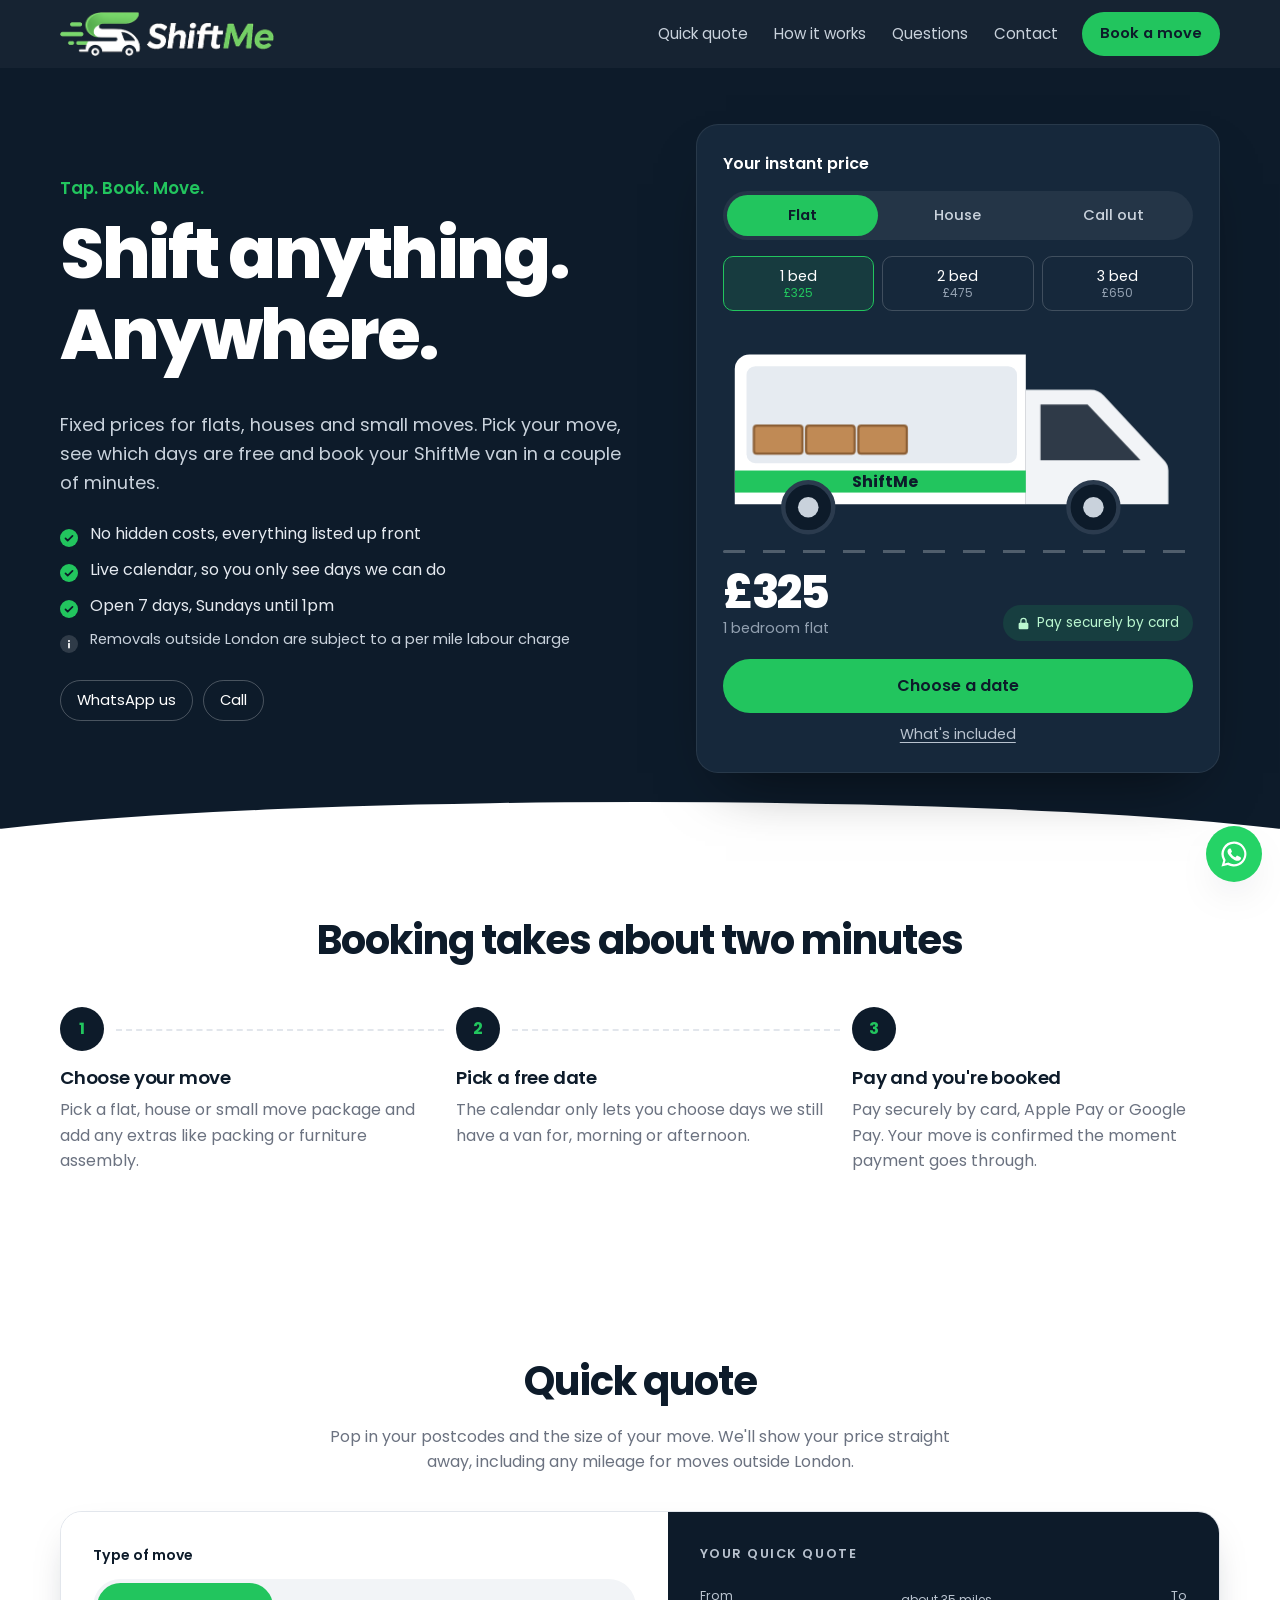
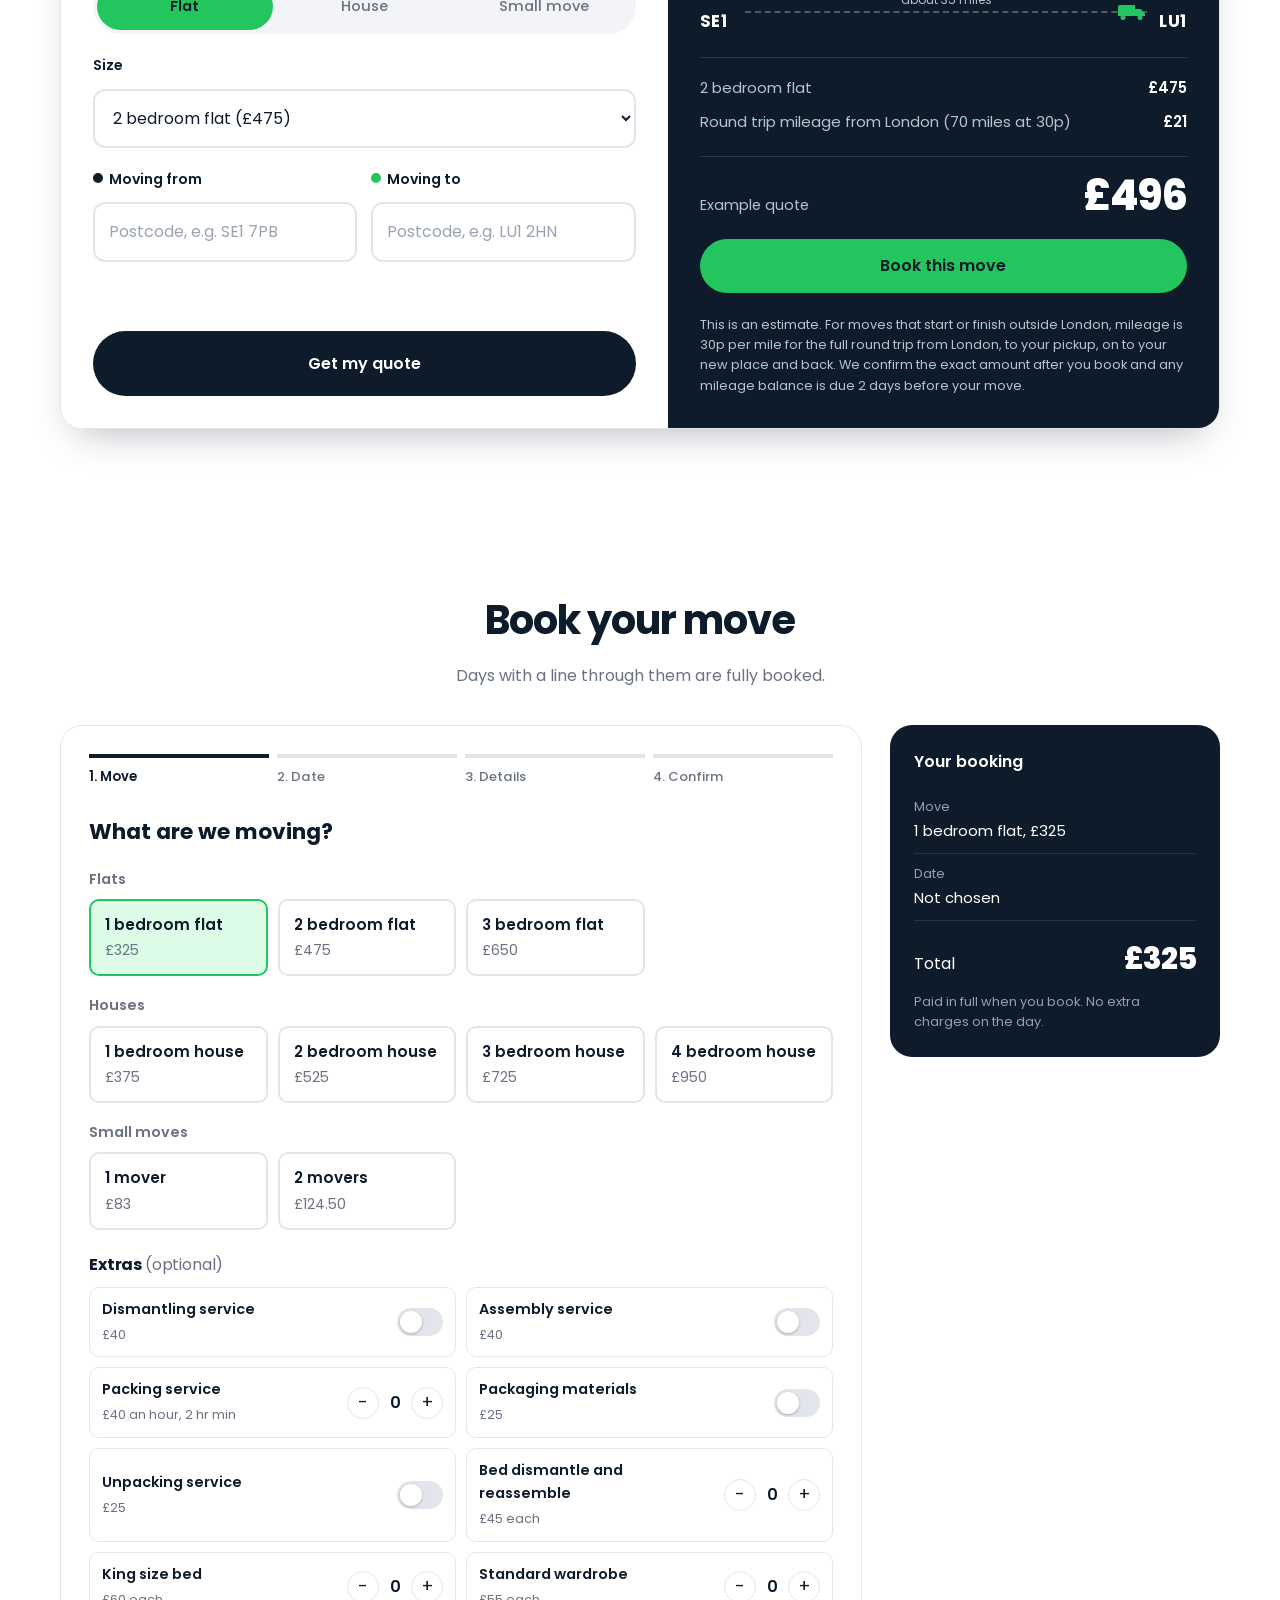
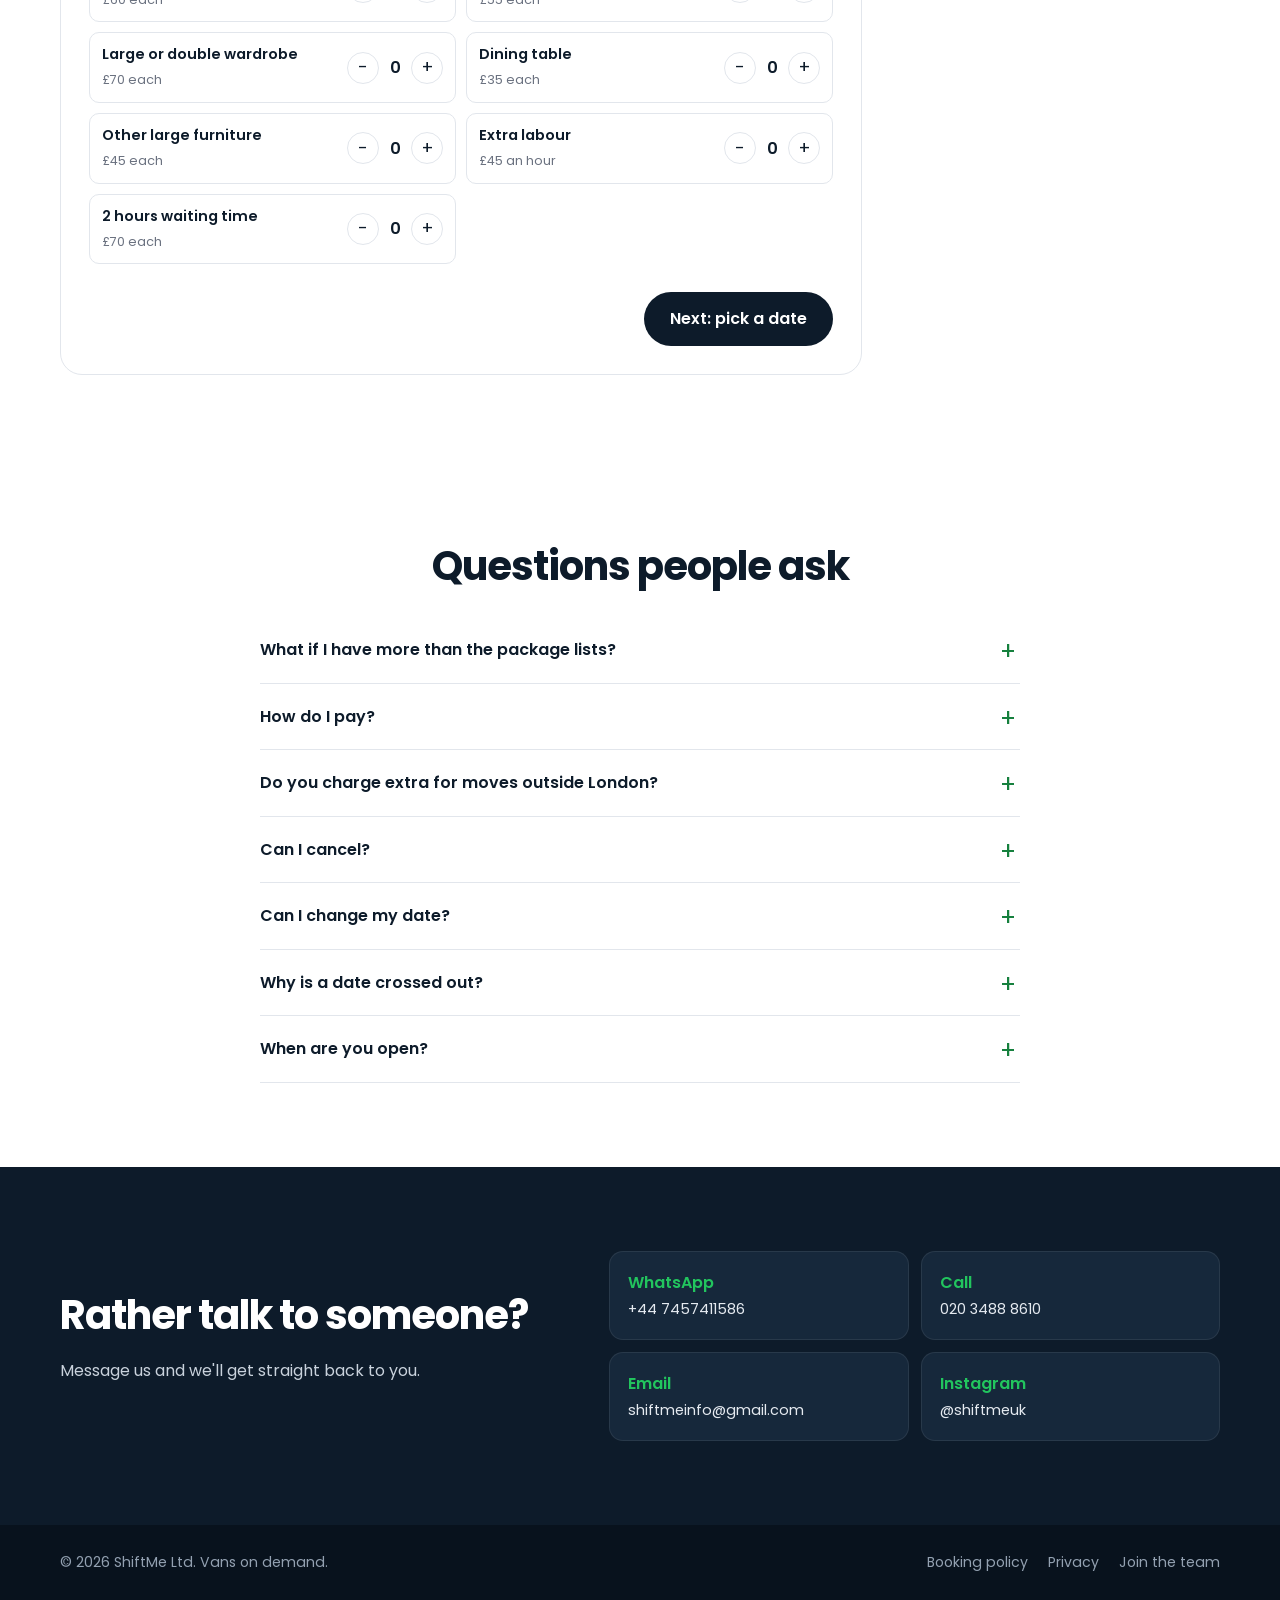
==== commit 88693160: "Rename Small move to Call out on the instant price card Co-Authored-By: Claude Opus 5.5 <noreply@ant" ====
--- a/index.html
+++ b/index.html
@@ -17,7 +17,7 @@
   <link rel="preconnect" href="https://fonts.googleapis.com">
   <link rel="preconnect" href="https://fonts.gstatic.com" crossorigin>
   <link href="https://fonts.googleapis.com/css2?family=Poppins:wght@400;500;600;700;800&display=swap" rel="stylesheet">
-  <link rel="stylesheet" href="styles.css?v=202610291440">
+  <link rel="stylesheet" href="styles.css?v=202610291445">
 </head>
 <body>
   <a class="skip" href="#book">Skip to booking</a>
@@ -67,7 +67,7 @@
           <div class="seg" role="tablist" aria-label="Type of move" id="qGroup">
             <button role="tab" data-group="flat" aria-selected="true">Flat</button>
             <button role="tab" data-group="house" aria-selected="false">House</button>
-            <button role="tab" data-group="small" aria-selected="false">Small move</button>
+            <button role="tab" data-group="small" aria-selected="false">Call out</button>
           </div>
           <div class="sizes" id="qSizes" role="radiogroup" aria-label="Size"></div>
 
@@ -348,7 +348,7 @@
     <svg viewBox="0 0 24 24" aria-hidden="true"><path d="M12 2a10 10 0 0 0-8.6 15.1L2 22l5-1.3A10 10 0 1 0 12 2zm0 18.2a8.2 8.2 0 0 1-4.2-1.2l-.3-.2-3 .8.8-2.9-.2-.3A8.2 8.2 0 1 1 12 20.2zm4.5-6.1c-.2-.1-1.5-.7-1.7-.8s-.4-.1-.6.1-.7.8-.8 1-.3.2-.5.1a6.7 6.7 0 0 1-3.3-2.9c-.3-.4.2-.4.7-1.4a.4.4 0 0 0 0-.4l-.8-1.8c-.2-.5-.4-.4-.6-.4h-.5a1 1 0 0 0-.7.3 3 3 0 0 0-.9 2.2 5.2 5.2 0 0 0 1.1 2.7 11.8 11.8 0 0 0 4.5 4c1.7.7 2.3.8 3.2.6a2.7 2.7 0 0 0 1.8-1.2 2.2 2.2 0 0 0 .2-1.3c-.1-.1-.3-.2-.5-.3z"/></svg>
   </a>
 
-  <script src="config.js?v=202610291440"></script>
-  <script src="app.js?v=202610291440"></script>
+  <script src="config.js?v=202610291445"></script>
+  <script src="app.js?v=202610291445"></script>
 </body>
 </html>
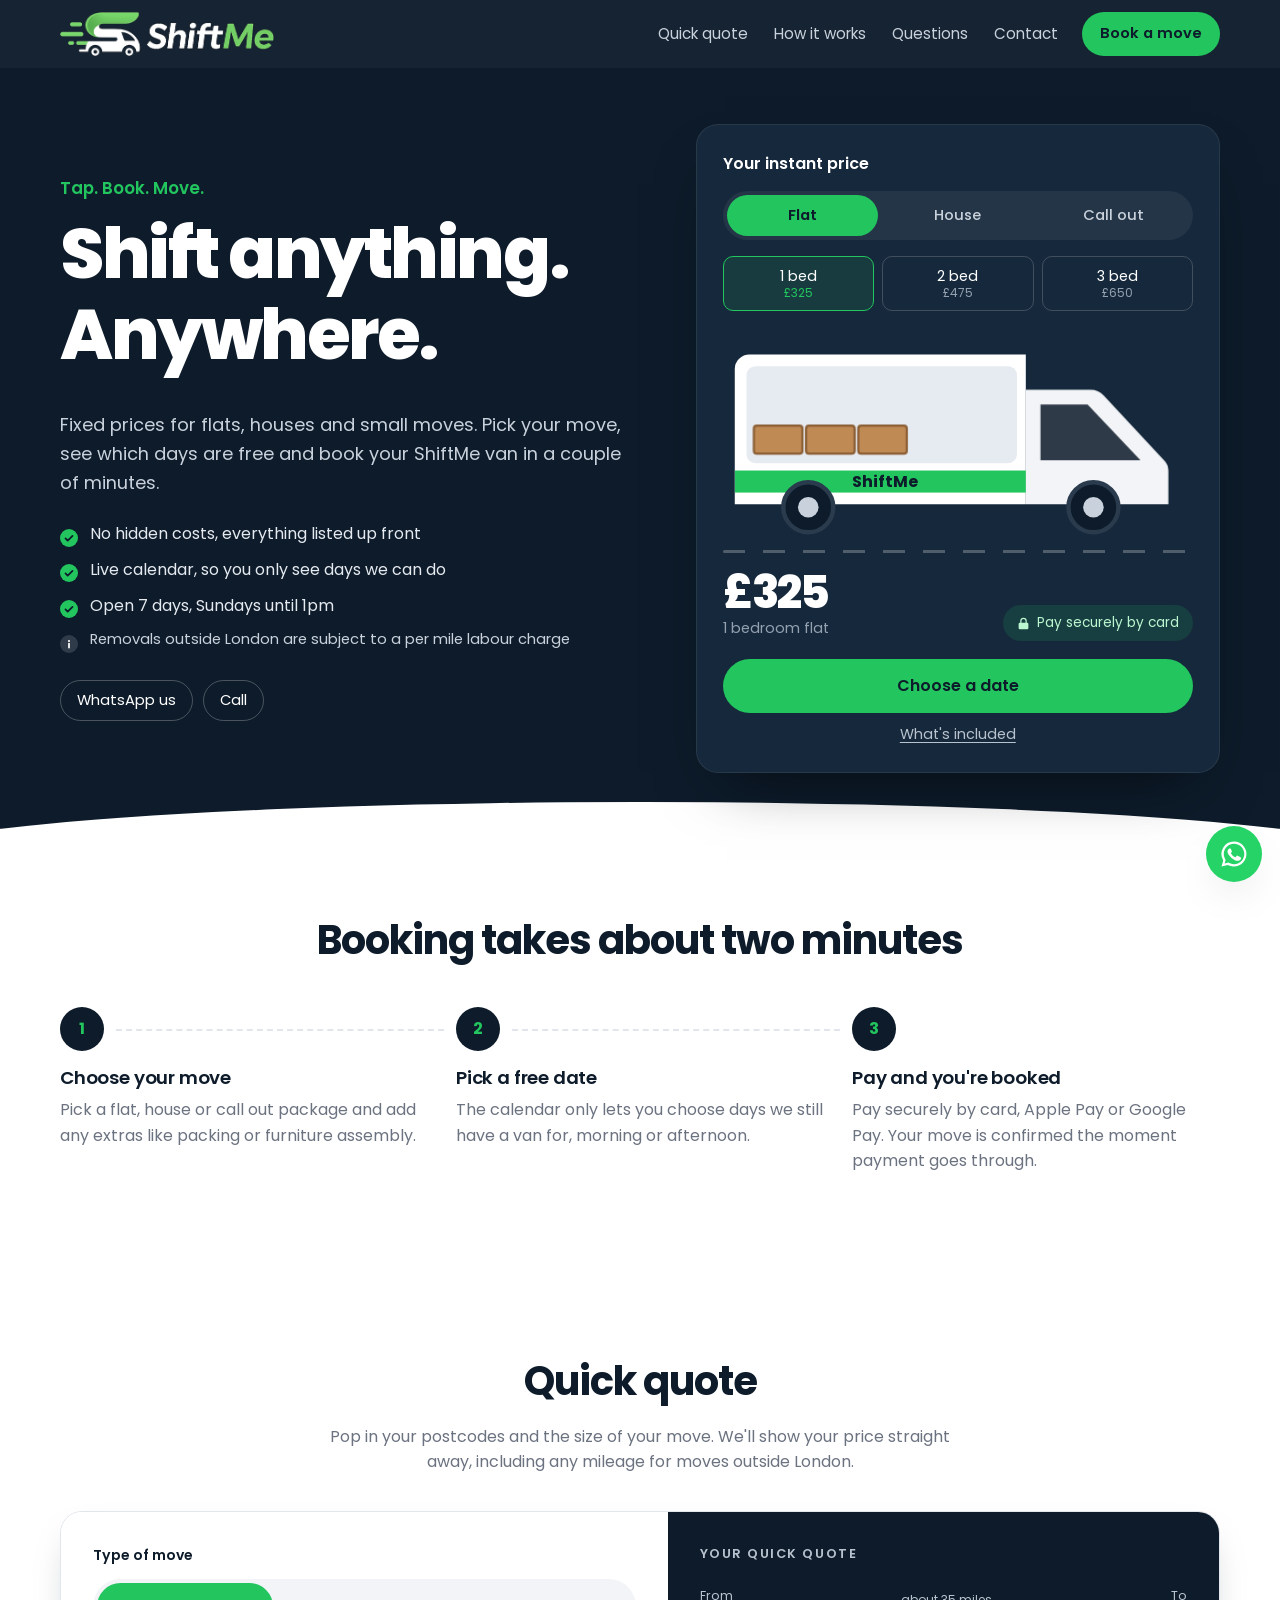
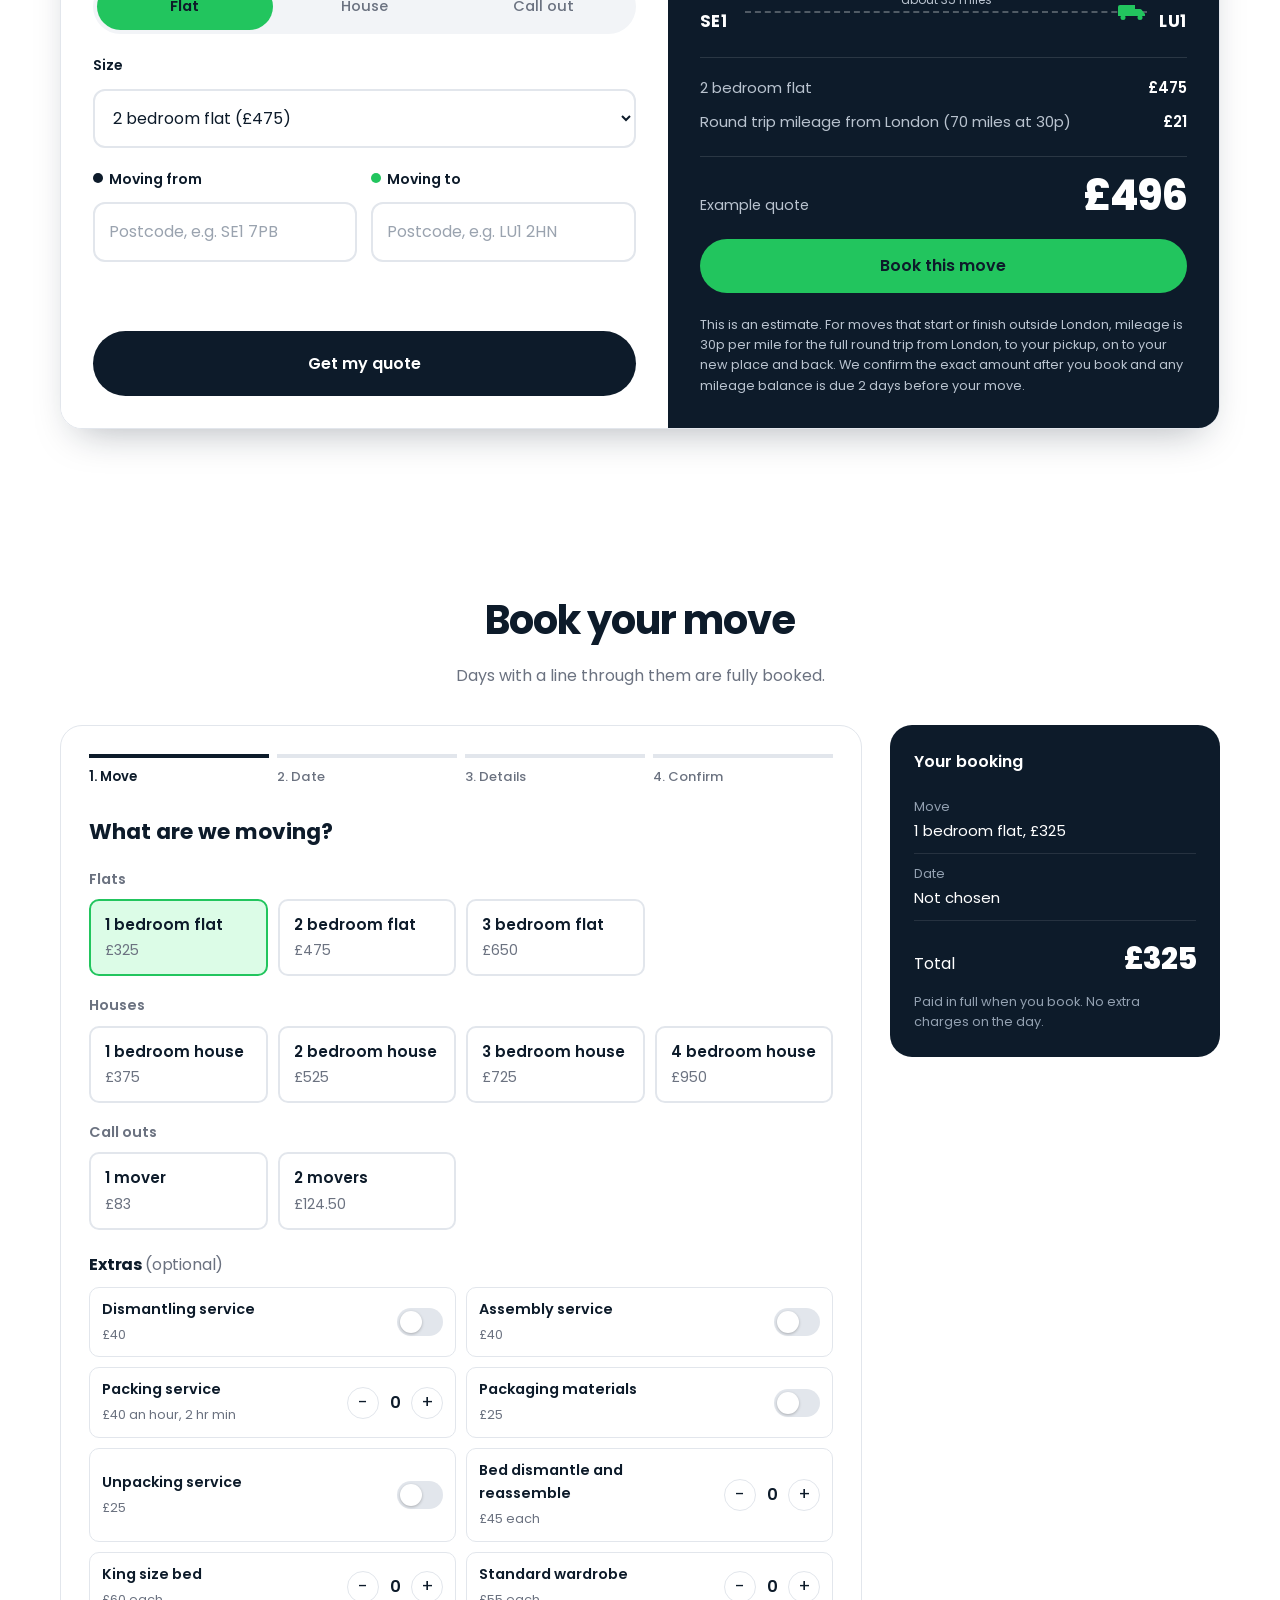
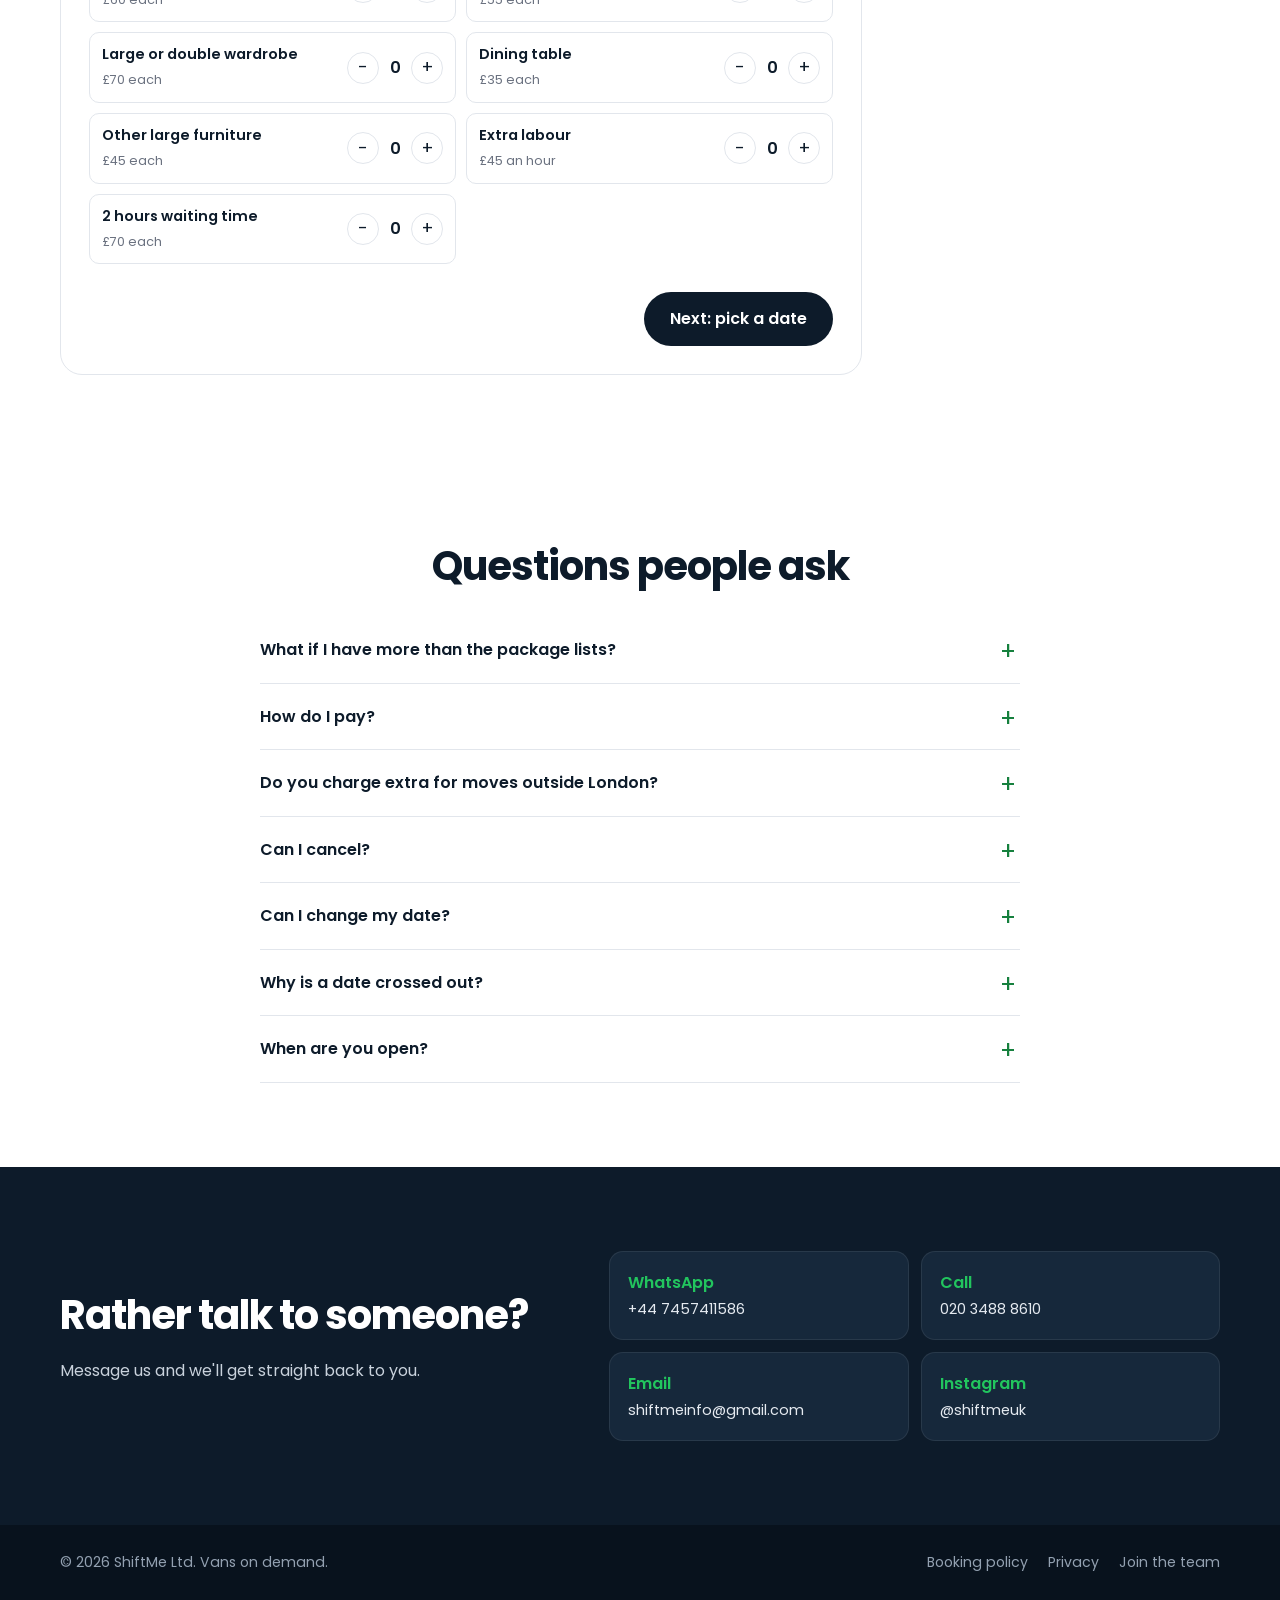
==== commit 16c2a236: "Rename Small move to Call out across the site Co-Authored-By: Claude Opus 5.5 <noreply@anthropic.com" ====
--- a/index.html
+++ b/index.html
@@ -17,7 +17,7 @@
   <link rel="preconnect" href="https://fonts.googleapis.com">
   <link rel="preconnect" href="https://fonts.gstatic.com" crossorigin>
   <link href="https://fonts.googleapis.com/css2?family=Poppins:wght@400;500;600;700;800&display=swap" rel="stylesheet">
-  <link rel="stylesheet" href="styles.css?v=202610291445">
+  <link rel="stylesheet" href="styles.css?v=202610291450">
 </head>
 <body>
   <a class="skip" href="#book">Skip to booking</a>
@@ -105,7 +105,7 @@
       <div class="wrap">
         <h2>Booking takes about two minutes</h2>
         <ol class="steps">
-          <li><span class="step-n">1</span><h3>Choose your move</h3><p>Pick a flat, house or small move package and add any extras like packing or furniture assembly.</p></li>
+          <li><span class="step-n">1</span><h3>Choose your move</h3><p>Pick a flat, house or call out package and add any extras like packing or furniture assembly.</p></li>
           <li><span class="step-n">2</span><h3>Pick a free date</h3><p>The calendar only lets you choose days we still have a van for, morning or afternoon.</p></li>
           <li><span class="step-n">3</span><h3>Pay and you're booked</h3><p>Pay securely by card, Apple Pay or Google Pay. Your move is confirmed the moment payment goes through.</p></li>
         </ol>
@@ -126,7 +126,7 @@
               <div class="seg seg-light qq-seg" role="tablist" aria-labelledby="qqTypeLbl" id="qqType">
                 <button type="button" role="tab" data-group="flat" aria-selected="true">Flat</button>
                 <button type="button" role="tab" data-group="house" aria-selected="false">House</button>
-                <button type="button" role="tab" data-group="small" aria-selected="false">Small move</button>
+                <button type="button" role="tab" data-group="small" aria-selected="false">Call out</button>
               </div>
             </div>
             <div class="qq-field">
@@ -348,7 +348,7 @@
     <svg viewBox="0 0 24 24" aria-hidden="true"><path d="M12 2a10 10 0 0 0-8.6 15.1L2 22l5-1.3A10 10 0 1 0 12 2zm0 18.2a8.2 8.2 0 0 1-4.2-1.2l-.3-.2-3 .8.8-2.9-.2-.3A8.2 8.2 0 1 1 12 20.2zm4.5-6.1c-.2-.1-1.5-.7-1.7-.8s-.4-.1-.6.1-.7.8-.8 1-.3.2-.5.1a6.7 6.7 0 0 1-3.3-2.9c-.3-.4.2-.4.7-1.4a.4.4 0 0 0 0-.4l-.8-1.8c-.2-.5-.4-.4-.6-.4h-.5a1 1 0 0 0-.7.3 3 3 0 0 0-.9 2.2 5.2 5.2 0 0 0 1.1 2.7 11.8 11.8 0 0 0 4.5 4c1.7.7 2.3.8 3.2.6a2.7 2.7 0 0 0 1.8-1.2 2.2 2.2 0 0 0 .2-1.3c-.1-.1-.3-.2-.5-.3z"/></svg>
   </a>
 
-  <script src="config.js?v=202610291445"></script>
-  <script src="app.js?v=202610291445"></script>
+  <script src="config.js?v=202610291450"></script>
+  <script src="app.js?v=202610291450"></script>
 </body>
 </html>
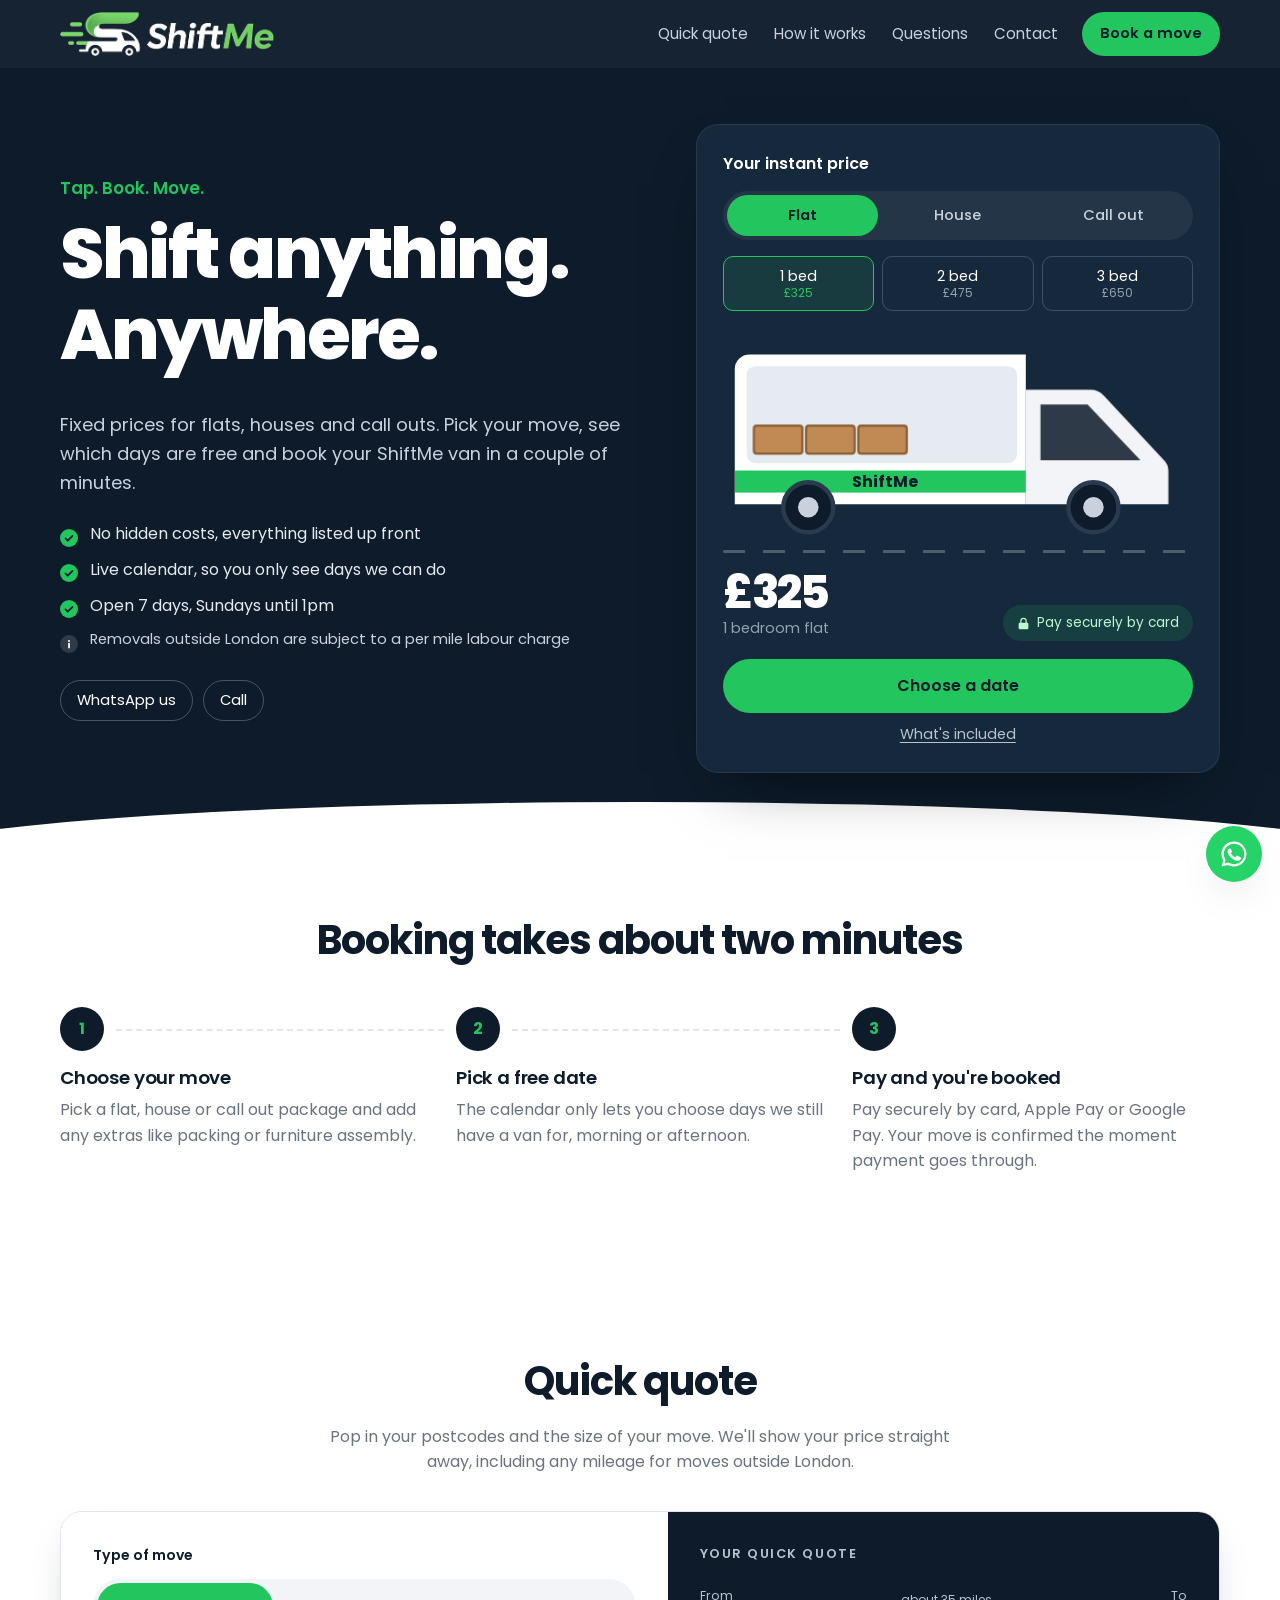
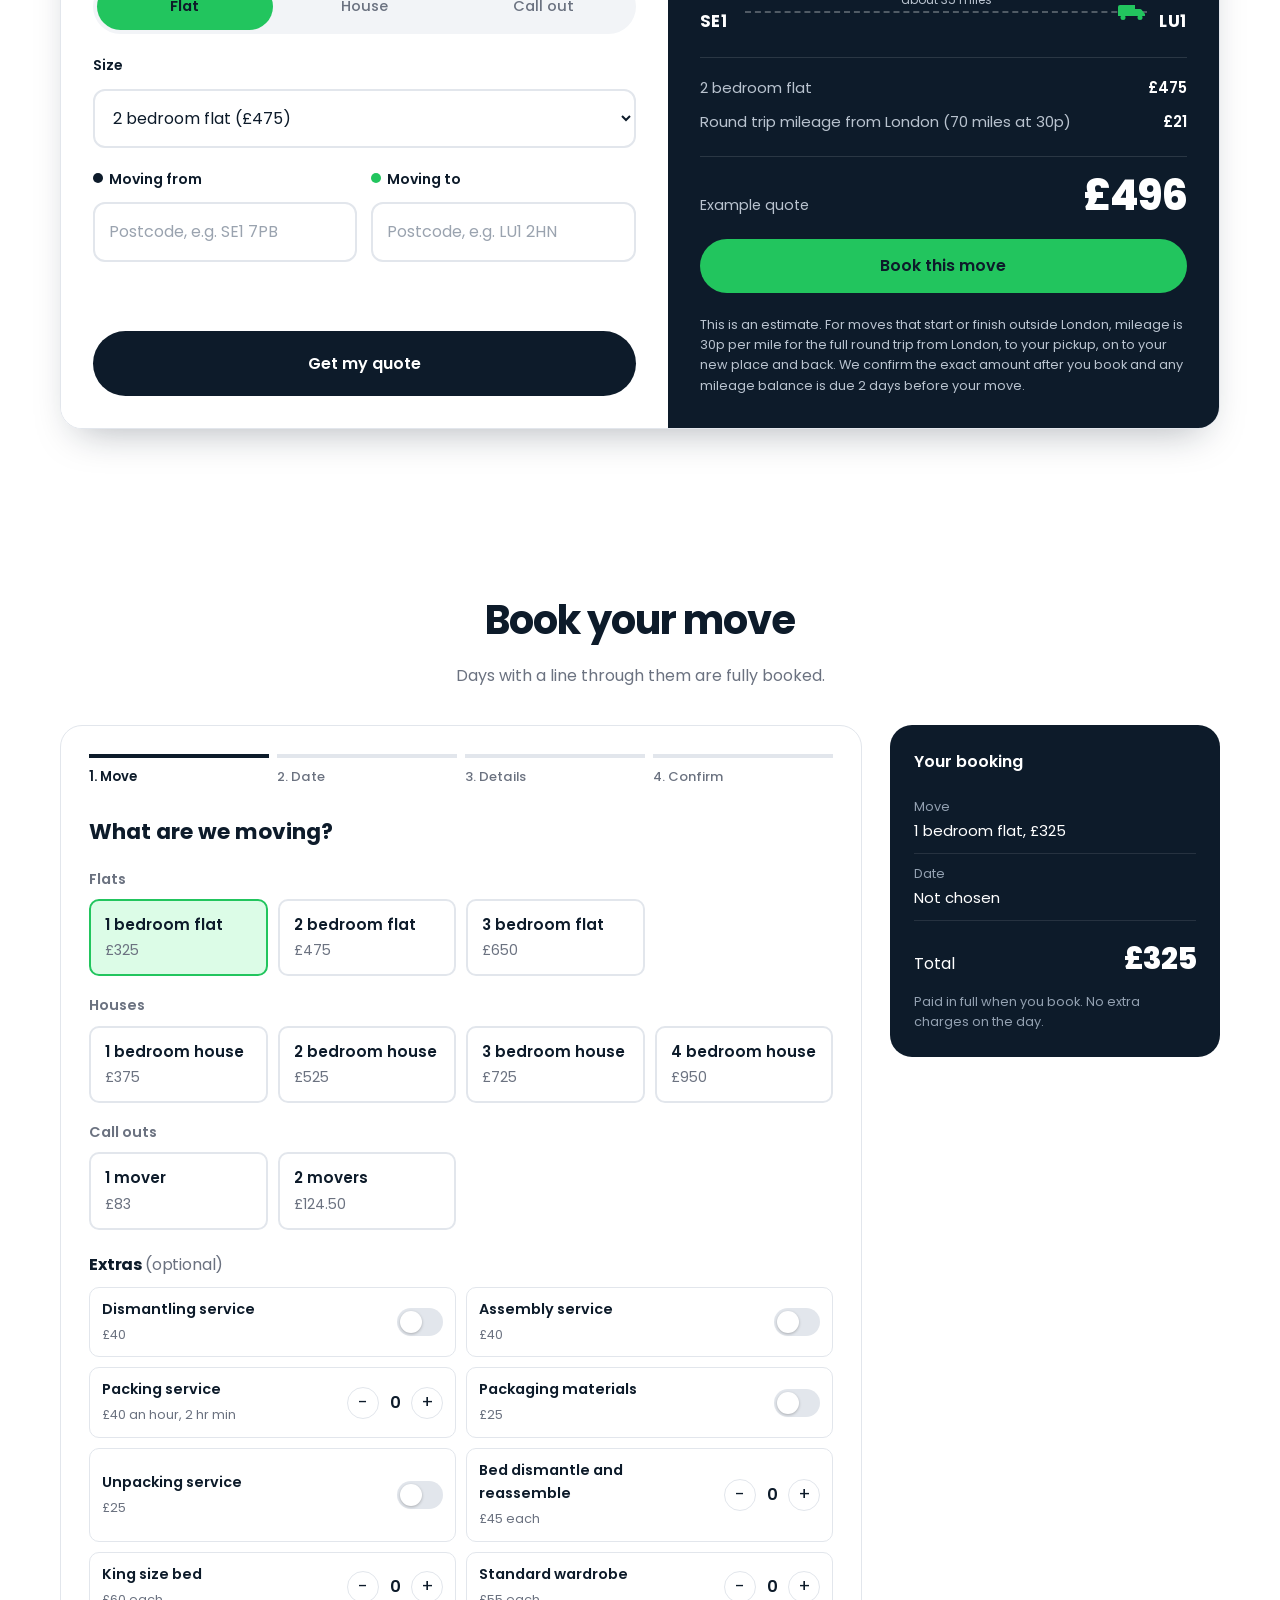
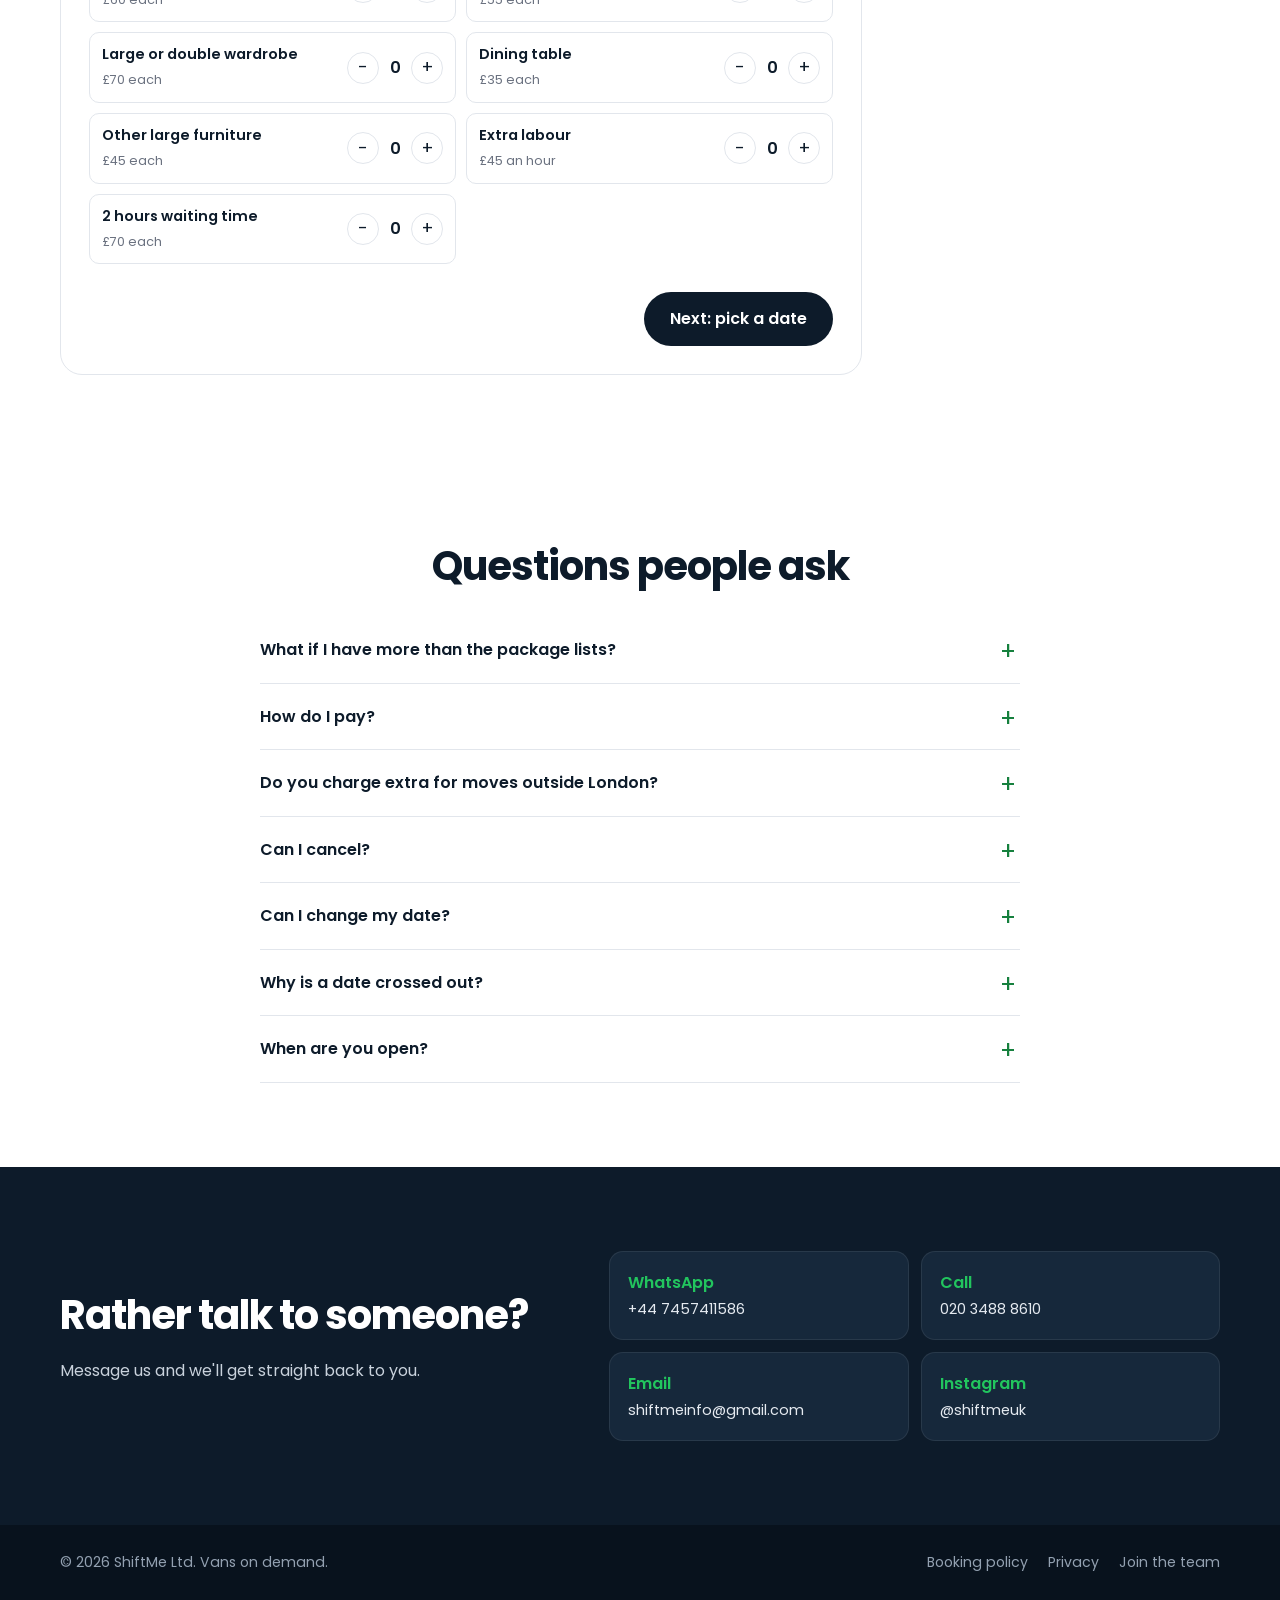
==== commit e611e7d2: "Reword hero and meta description to call outs Co-Authored-By: Claude Opus 5.5 <noreply@anthropic.com" ====
--- a/index.html
+++ b/index.html
@@ -4,7 +4,7 @@
   <meta charset="utf-8">
   <meta name="viewport" content="width=device-width, initial-scale=1">
   <title>ShiftMe | Man and van removals, book online</title>
-  <meta name="description" content="Fixed price removals for flats, houses and small moves. Pick your package, see live availability and book your ShiftMe van in minutes.">
+  <meta name="description" content="Fixed price removals for flats, houses and call outs. Pick your package, see live availability and book your ShiftMe van in minutes.">
   <meta name="theme-color" content="#0D1B2A">
   <meta property="og:title" content="ShiftMe | Tap. Book. Move.">
   <meta property="og:description" content="Fixed price removals with live availability. Book your van in minutes.">
@@ -49,7 +49,7 @@
         <div class="hero-copy">
           <p class="slogan">Tap. Book. Move.</p>
           <h1>Shift anything.<br>Anywhere.</h1>
-          <p class="lead">Fixed prices for flats, houses and small moves. Pick your move, see which days are free and book your ShiftMe van in a couple of minutes.</p>
+          <p class="lead">Fixed prices for flats, houses and call outs. Pick your move, see which days are free and book your ShiftMe van in a couple of minutes.</p>
           <ul class="ticks">
             <li>No hidden costs, everything listed up front</li>
             <li>Live calendar, so you only see days we can do</li>
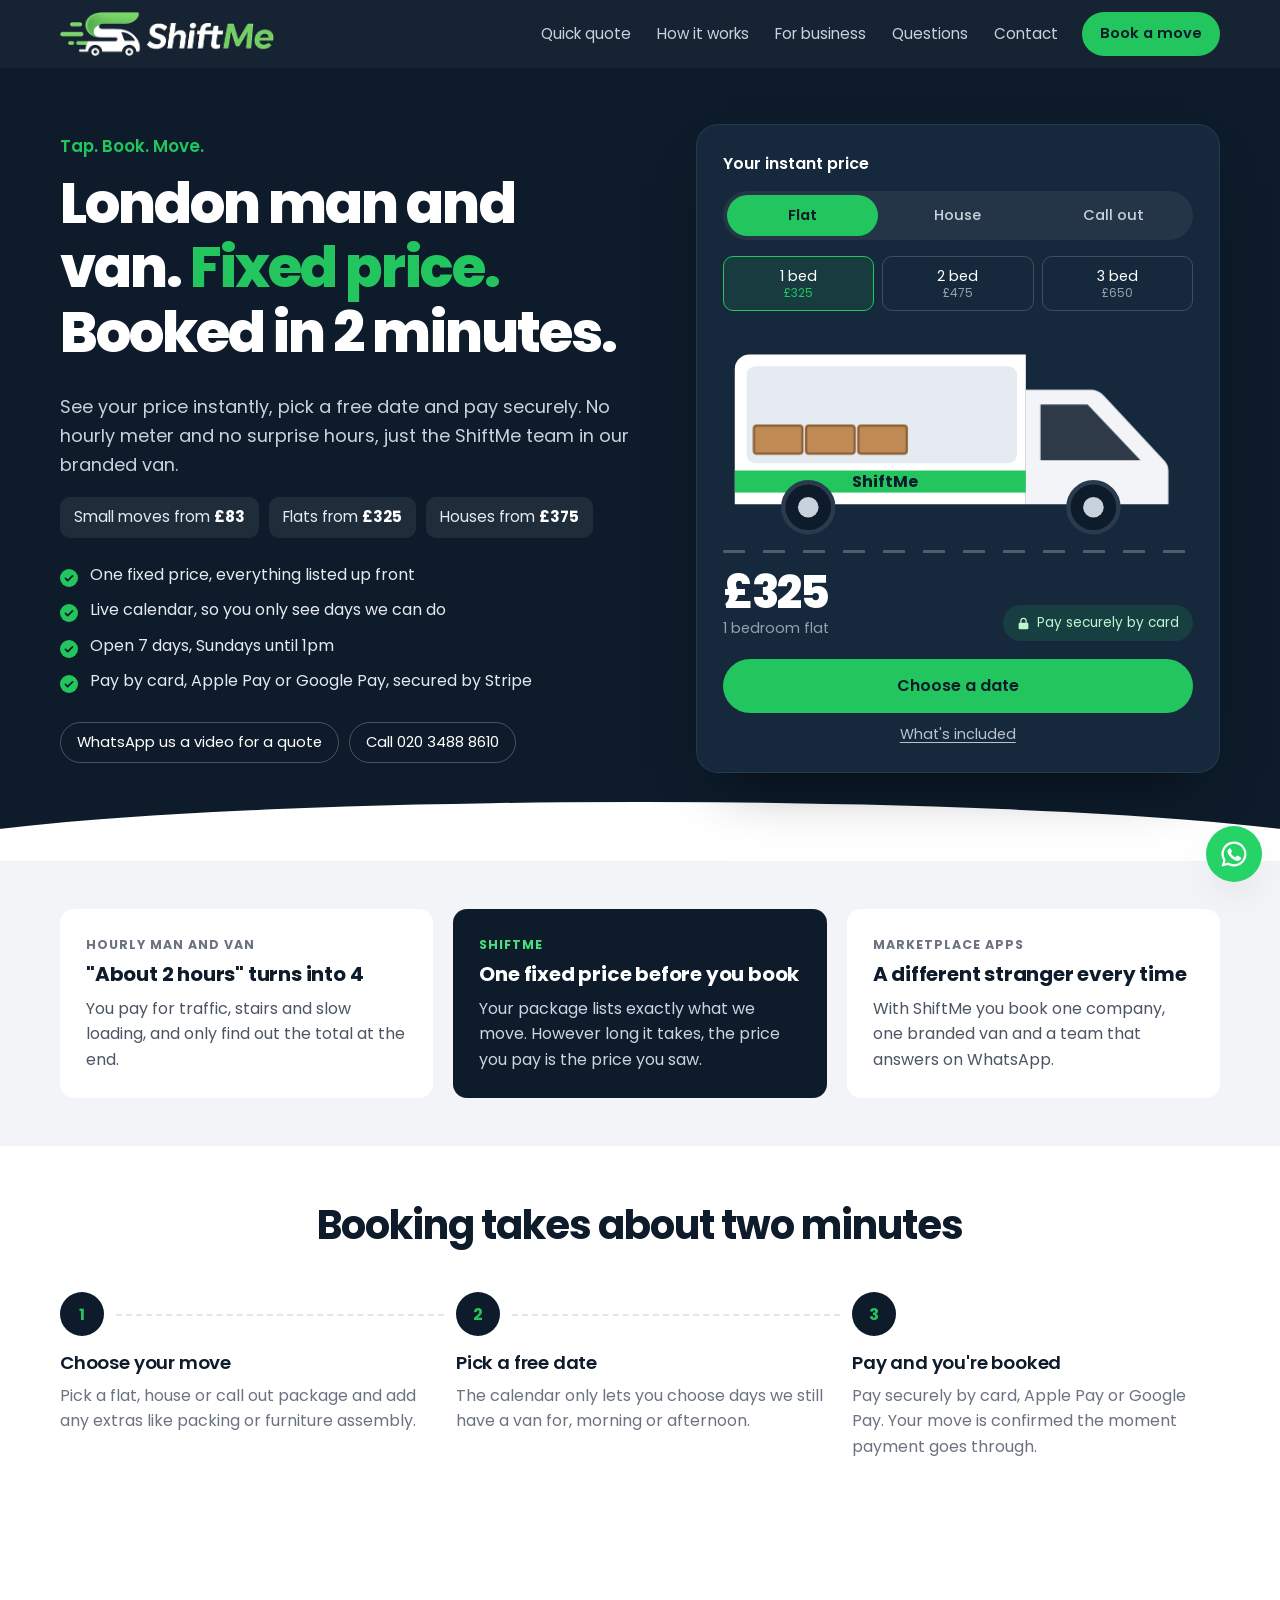
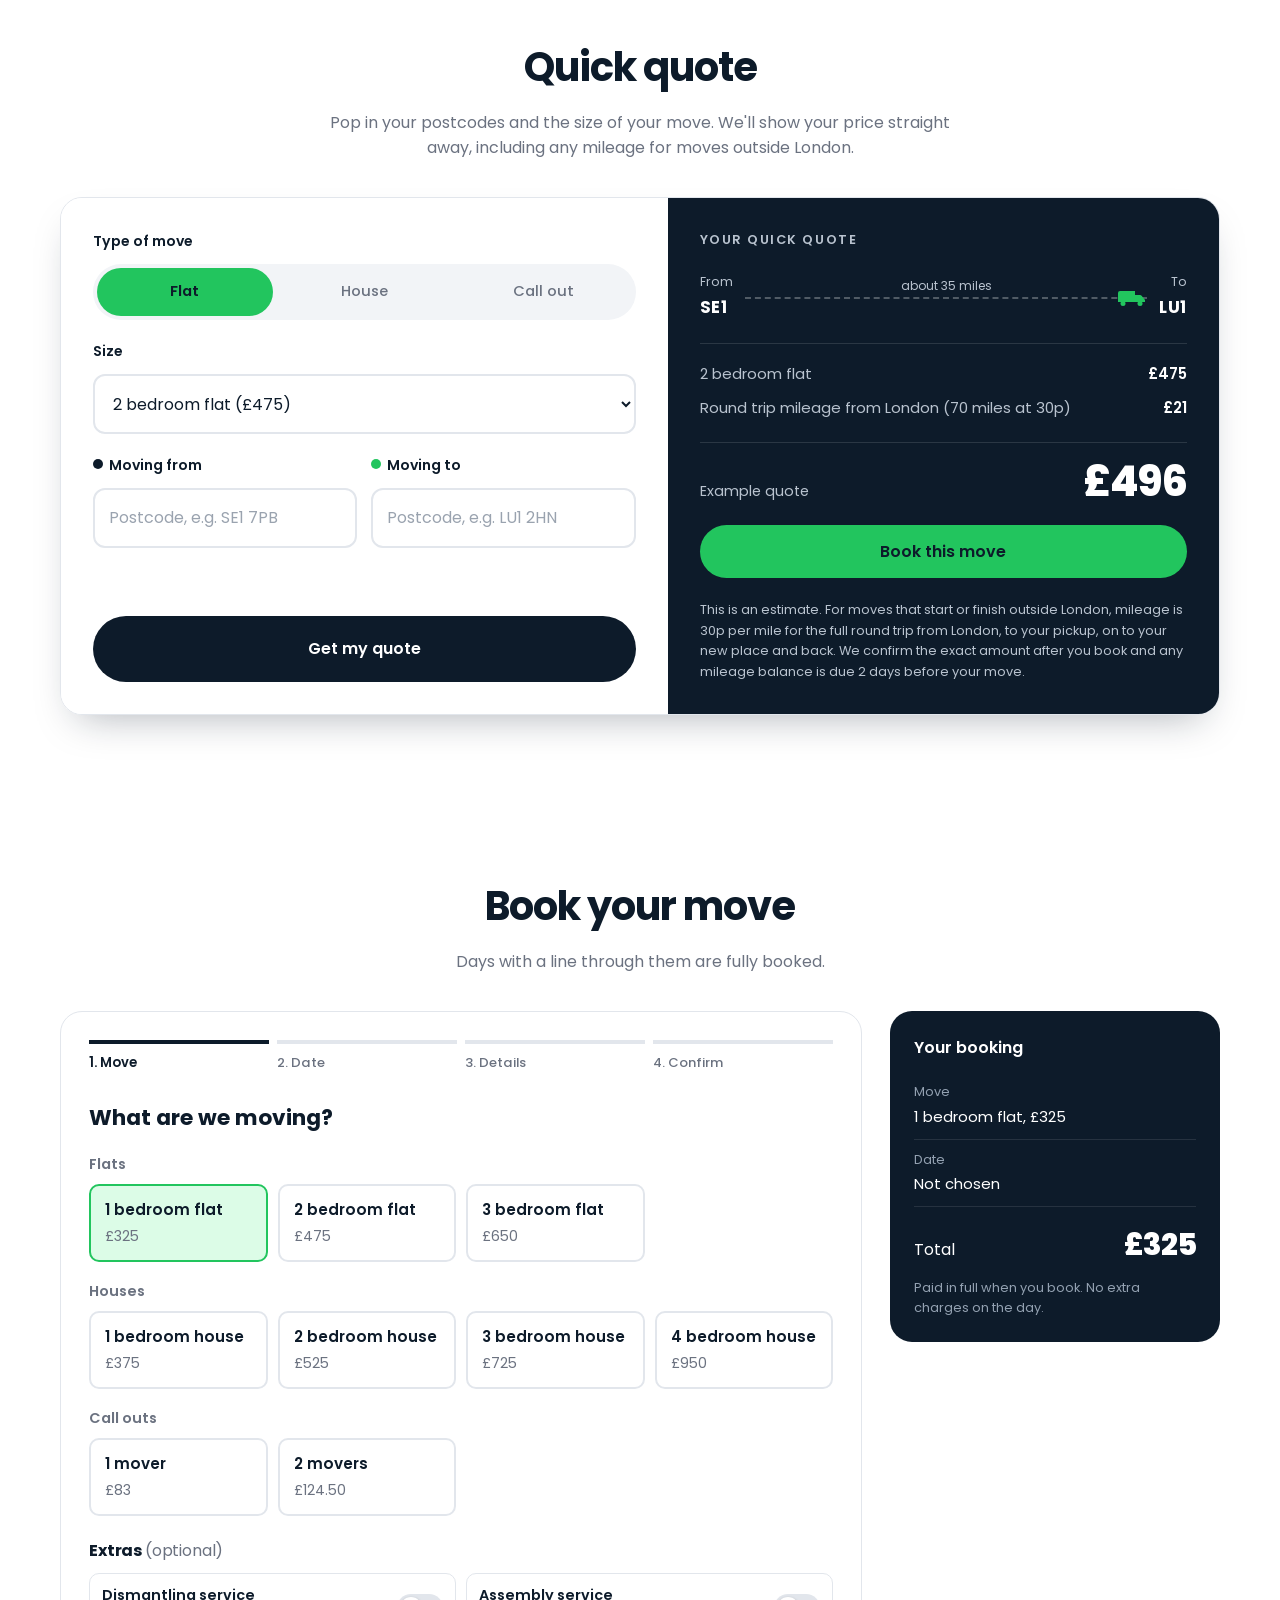
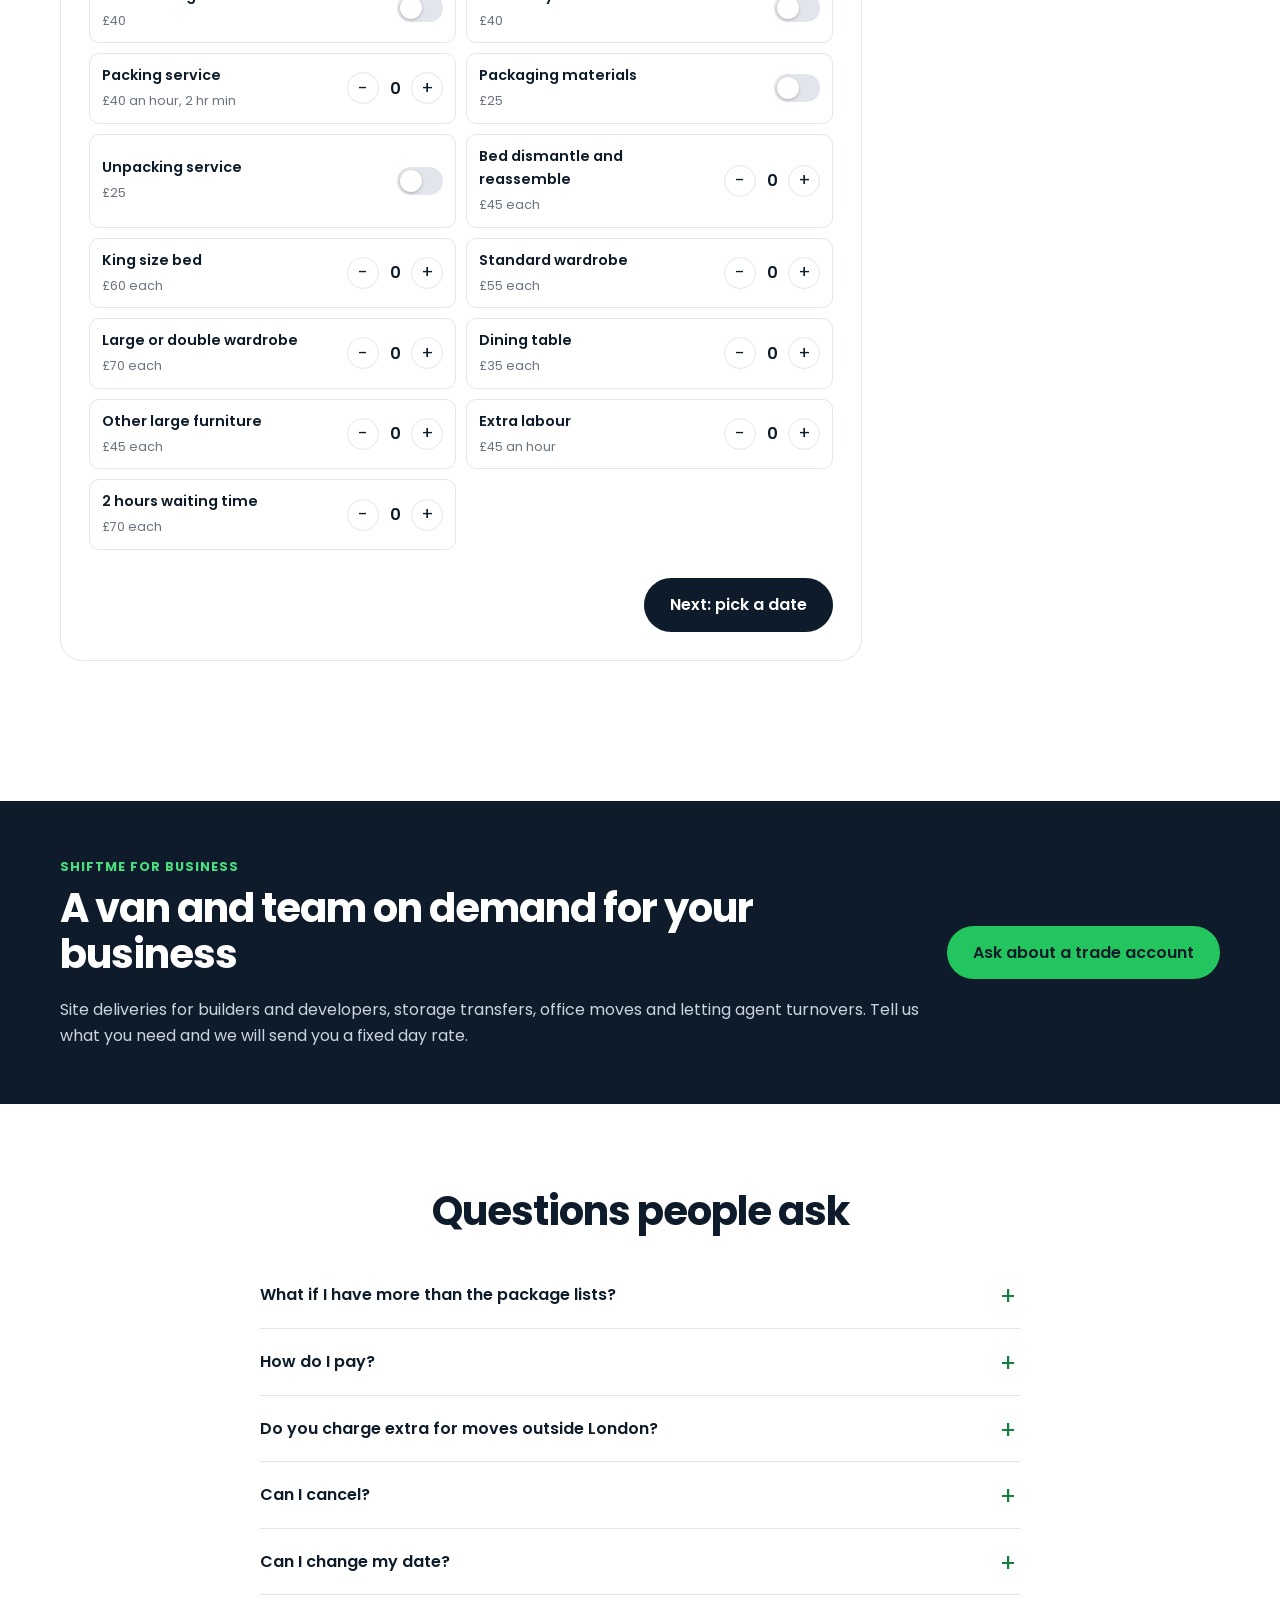
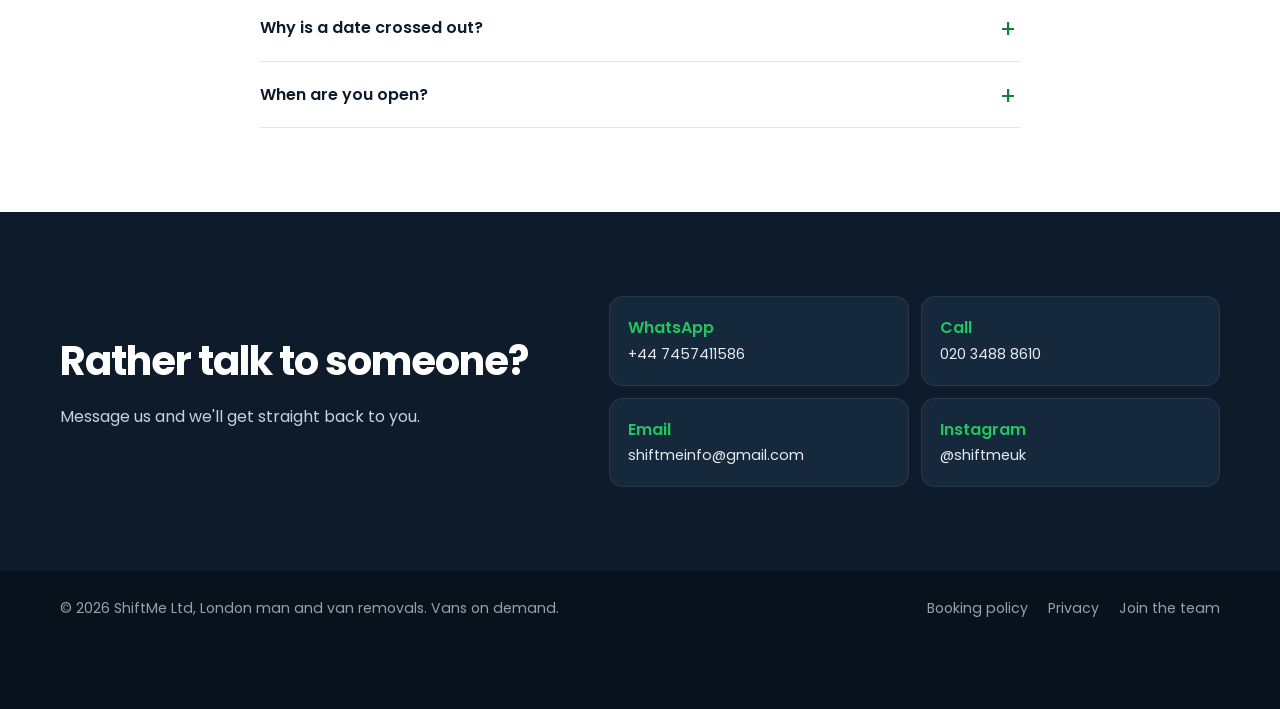
==== commit 8b3f18f8: "Homepage refresh: London SEO headline, price anchors, fixed price comparison, business band, schema," ====
--- a/index.html
+++ b/index.html
@@ -3,21 +3,27 @@
 <head>
   <meta charset="utf-8">
   <meta name="viewport" content="width=device-width, initial-scale=1">
-  <title>ShiftMe | Man and van removals, book online</title>
-  <meta name="description" content="Fixed price removals for flats, houses and call outs. Pick your package, see live availability and book your ShiftMe van in minutes.">
+  <title>Man and Van London | Fixed Price Removals from £83 | ShiftMe</title>
+  <meta name="description" content="London man and van with fixed prices. Small moves from £83, flats from £325, houses from £375. See your price, pick a free date and book online in 2 minutes.">
   <meta name="theme-color" content="#0D1B2A">
   <meta property="og:title" content="ShiftMe | Tap. Book. Move.">
   <meta property="og:description" content="Fixed price removals with live availability. Book your van in minutes.">
   <meta property="og:type" content="website">
   <meta property="og:url" content="https://shiftme.uk/">
   <meta property="og:locale" content="en_GB">
+  <meta property="og:image" content="https://shiftme.uk/apple-touch-icon.png">
+  <meta property="og:site_name" content="ShiftMe">
+  <meta name="twitter:card" content="summary">
   <link rel="canonical" href="https://shiftme.uk/">
   <link rel="icon" href="favicon.png" type="image/png">
   <link rel="apple-touch-icon" href="apple-touch-icon.png">
   <link rel="preconnect" href="https://fonts.googleapis.com">
   <link rel="preconnect" href="https://fonts.gstatic.com" crossorigin>
   <link href="https://fonts.googleapis.com/css2?family=Poppins:wght@400;500;600;700;800&display=swap" rel="stylesheet">
-  <link rel="stylesheet" href="styles.css?v=202610291450">
+  <link rel="stylesheet" href="styles.css?v=202610311900">
+  <script type="application/ld+json">
+  {"@context":"https://schema.org","@type":"MovingCompany","name":"ShiftMe Ltd","alternateName":"ShiftMe","url":"https://shiftme.uk/","logo":"https://shiftme.uk/logo.png","image":"https://shiftme.uk/apple-touch-icon.png","slogan":"Tap. Book. Move.","description":"Fixed price man and van removals across London, booked online.","telephone":"+442034888610","email":"shiftmeinfo@gmail.com","priceRange":"£83 to £950","areaServed":{"@type":"City","name":"London"},"address":{"@type":"PostalAddress","addressLocality":"London","addressCountry":"GB"},"openingHoursSpecification":[{"@type":"OpeningHoursSpecification","dayOfWeek":["Monday","Tuesday","Wednesday","Thursday","Friday","Saturday"],"opens":"09:00","closes":"17:30"},{"@type":"OpeningHoursSpecification","dayOfWeek":"Sunday","opens":"09:00","closes":"13:00"}],"sameAs":["https://instagram.com/shiftmeuk"]}
+  </script>
 </head>
 <body>
   <a class="skip" href="#book">Skip to booking</a>
@@ -34,6 +40,7 @@
       <nav class="nav" aria-label="Main">
         <a href="#quick-quote">Quick quote</a>
         <a href="#how">How it works</a>
+        <a href="#business">For business</a>
         <a href="#faq">Questions</a>
         <a href="#contact">Contact</a>
       </nav>
@@ -48,17 +55,18 @@
       <div class="wrap hero-grid">
         <div class="hero-copy">
           <p class="slogan">Tap. Book. Move.</p>
-          <h1>Shift anything.<br>Anywhere.</h1>
-          <p class="lead">Fixed prices for flats, houses and call outs. Pick your move, see which days are free and book your ShiftMe van in a couple of minutes.</p>
+          <h1>London man and van. <span class="h1-green">Fixed price.</span> Booked in 2 minutes.</h1>
+          <p class="lead">See your price instantly, pick a free date and pay securely. No hourly meter and no surprise hours, just the ShiftMe team in our branded van.</p>
+          <div class="price-anchors"><span>Small moves from <b>£83</b></span><span>Flats from <b>£325</b></span><span>Houses from <b>£375</b></span></div>
           <ul class="ticks">
-            <li>No hidden costs, everything listed up front</li>
+            <li>One fixed price, everything listed up front</li>
             <li>Live calendar, so you only see days we can do</li>
             <li>Open 7 days, Sundays until 1pm</li>
-            <li class="tick-note">Removals outside London are subject to a per mile labour charge</li>
+            <li>Pay by card, Apple Pay or Google Pay, secured by Stripe</li>
           </ul>
           <div class="hero-contact">
-            <a class="chip-link" id="heroWhatsapp" href="#">WhatsApp us</a>
-            <a class="chip-link" id="heroPhone" href="#">Call</a>
+            <a class="chip-link" id="heroWhatsapp" href="https://wa.me/447457411586">WhatsApp us a video for a quote</a>
+            <a class="chip-link" id="heroPhone" href="tel:+442034888610">Call 020 3488 8610</a>
           </div>
         </div>
 
@@ -96,6 +104,18 @@
           <button class="btn btn-green btn-block" id="qBook">Choose a date</button>
           <button class="link-btn" id="qIncluded" aria-expanded="false">What's included</button>
           <ul class="qc-items" id="qItems" hidden></ul>
+        </div>
+      </div>
+    </section>
+
+    <!-- WHY FIXED PRICE -->
+    <section class="compare" aria-labelledby="compareTitle">
+      <div class="wrap">
+        <h2 id="compareTitle" class="visually-hidden">Why a fixed price</h2>
+        <div class="compare-grid">
+          <div class="cmp"><p class="cmp-k">Hourly man and van</p><h3>"About 2 hours" turns into 4</h3><p>You pay for traffic, stairs and slow loading, and only find out the total at the end.</p></div>
+          <div class="cmp cmp-us"><p class="cmp-k">ShiftMe</p><h3>One fixed price before you book</h3><p>Your package lists exactly what we move. However long it takes, the price you pay is the price you saw.</p></div>
+          <div class="cmp"><p class="cmp-k">Marketplace apps</p><h3>A different stranger every time</h3><p>With ShiftMe you book one company, one branded van and a team that answers on WhatsApp.</p></div>
         </div>
       </div>
     </section>
@@ -302,6 +322,18 @@
       </div>
     </section>
 
+    <!-- FOR BUSINESS -->
+    <section class="biz" id="business">
+      <div class="wrap biz-row">
+        <div>
+          <p class="biz-k">ShiftMe for business</p>
+          <h2>A van and team on demand for your business</h2>
+          <p>Site deliveries for builders and developers, storage transfers, office moves and letting agent turnovers. Tell us what you need and we will send you a fixed day rate.</p>
+        </div>
+        <a class="btn btn-green" href="mailto:shiftmeinfo@gmail.com?subject=Business%20enquiry">Ask about a trade account</a>
+      </div>
+    </section>
+
     <!-- FAQ -->
     <section class="faq" id="faq">
       <div class="wrap narrow">
@@ -324,10 +356,10 @@
           <p>Message us and we'll get straight back to you.</p>
         </div>
         <div class="contact-links">
-          <a class="c-link" id="cWhatsapp" href="#"><strong>WhatsApp</strong><span id="cWhatsappText"></span></a>
-          <a class="c-link" id="cPhone" href="#"><strong>Call</strong><span id="cPhoneText"></span></a>
-          <a class="c-link" id="cEmail" href="#"><strong>Email</strong><span id="cEmailText"></span></a>
-          <a class="c-link" id="cInsta" href="#" target="_blank" rel="noopener"><strong>Instagram</strong><span id="cInstaText"></span></a>
+          <a class="c-link" id="cWhatsapp" href="https://wa.me/447457411586"><strong>WhatsApp</strong><span id="cWhatsappText"></span></a>
+          <a class="c-link" id="cPhone" href="tel:+442034888610"><strong>Call</strong><span id="cPhoneText"></span></a>
+          <a class="c-link" id="cEmail" href="mailto:shiftmeinfo@gmail.com"><strong>Email</strong><span id="cEmailText"></span></a>
+          <a class="c-link" id="cInsta" href="https://instagram.com/shiftmeuk" target="_blank" rel="noopener"><strong>Instagram</strong><span id="cInstaText"></span></a>
         </div>
       </div>
     </section>
@@ -335,7 +367,7 @@
 
   <footer class="site-footer">
     <div class="wrap footer-row">
-      <p>© <span id="year"></span> ShiftMe Ltd. Vans on demand.</p>
+      <p>© <span id="year"></span> ShiftMe Ltd, London man and van removals. Vans on demand.</p>
       <nav aria-label="Footer">
         <a href="booking-policy.html">Booking policy</a>
         <a href="privacy.html">Privacy</a>
@@ -344,11 +376,11 @@
     </div>
   </footer>
 
-  <a class="wa-float" id="waFloat" href="#" aria-label="Message ShiftMe on WhatsApp">
+  <a class="wa-float" id="waFloat" href="https://wa.me/447457411586" aria-label="Message ShiftMe on WhatsApp">
     <svg viewBox="0 0 24 24" aria-hidden="true"><path d="M12 2a10 10 0 0 0-8.6 15.1L2 22l5-1.3A10 10 0 1 0 12 2zm0 18.2a8.2 8.2 0 0 1-4.2-1.2l-.3-.2-3 .8.8-2.9-.2-.3A8.2 8.2 0 1 1 12 20.2zm4.5-6.1c-.2-.1-1.5-.7-1.7-.8s-.4-.1-.6.1-.7.8-.8 1-.3.2-.5.1a6.7 6.7 0 0 1-3.3-2.9c-.3-.4.2-.4.7-1.4a.4.4 0 0 0 0-.4l-.8-1.8c-.2-.5-.4-.4-.6-.4h-.5a1 1 0 0 0-.7.3 3 3 0 0 0-.9 2.2 5.2 5.2 0 0 0 1.1 2.7 11.8 11.8 0 0 0 4.5 4c1.7.7 2.3.8 3.2.6a2.7 2.7 0 0 0 1.8-1.2 2.2 2.2 0 0 0 .2-1.3c-.1-.1-.3-.2-.5-.3z"/></svg>
   </a>
 
-  <script src="config.js?v=202610291450"></script>
-  <script src="app.js?v=202610291450"></script>
+  <script src="config.js?v=202610311900"></script>
+  <script src="app.js?v=202610311900"></script>
 </body>
 </html>
--- a/styles.css
+++ b/styles.css
@@ -363,3 +363,27 @@
 .qq-total strong{font-size:2.6rem;font-weight:800;letter-spacing:-.03em;font-variant-numeric:tabular-nums;line-height:1}
 .qq-note{font-size:.8rem;color:#B9C3CF;margin:0}
 @media (max-width:480px){.qq-form,.qq-result{padding:22px}.qq-pcs{grid-template-columns:1fr}.qq-total strong{font-size:2.2rem}}
+
+/* Oct 2026 refresh: hero anchors, comparison strip, business band */
+.h1-green{color:var(--green)}
+.price-anchors{display:flex;flex-wrap:wrap;gap:10px;margin:4px 0 0}
+.price-anchors span{background:rgba(255,255,255,.08);color:#E5EAF0;padding:8px 14px;border-radius:10px;font-size:.95rem}
+.price-anchors b{color:#fff}
+.visually-hidden{position:absolute!important;width:1px;height:1px;overflow:hidden;clip:rect(0 0 0 0);white-space:nowrap}
+.compare{background:var(--light);padding:48px 0}
+.compare-grid{display:grid;grid-template-columns:repeat(3,minmax(0,1fr));gap:20px}
+.cmp{background:#fff;border-radius:var(--radius);padding:26px}
+.cmp h3{font-size:1.25rem;font-weight:700}
+.cmp p:last-child{color:#4B5563;margin:0}
+.cmp-k{font-size:.78rem;font-weight:700;letter-spacing:.08em;text-transform:uppercase;color:var(--grey);margin-bottom:8px}
+.cmp-us{background:var(--navy);color:#fff}
+.cmp-us .cmp-k{color:#4ADE80}
+.cmp-us p:last-child{color:#CBD5E1}
+@media (max-width:860px){.compare-grid{grid-template-columns:1fr}}
+.biz{background:var(--navy);color:#fff;padding:56px 0;margin-top:56px}
+.biz-row{display:flex;flex-wrap:wrap;align-items:center;justify-content:space-between;gap:28px}
+.biz-row>div{flex:1 1 520px;min-width:0}
+.biz-row p{color:#CBD5E1;margin:0}
+.biz-row h2{color:#fff}
+.biz-k{font-size:.8rem;font-weight:700;letter-spacing:.08em;text-transform:uppercase;color:#4ADE80!important;margin-bottom:8px!important}
+.hero h1{font-size:clamp(2.3rem,4.4vw,3.5rem)}
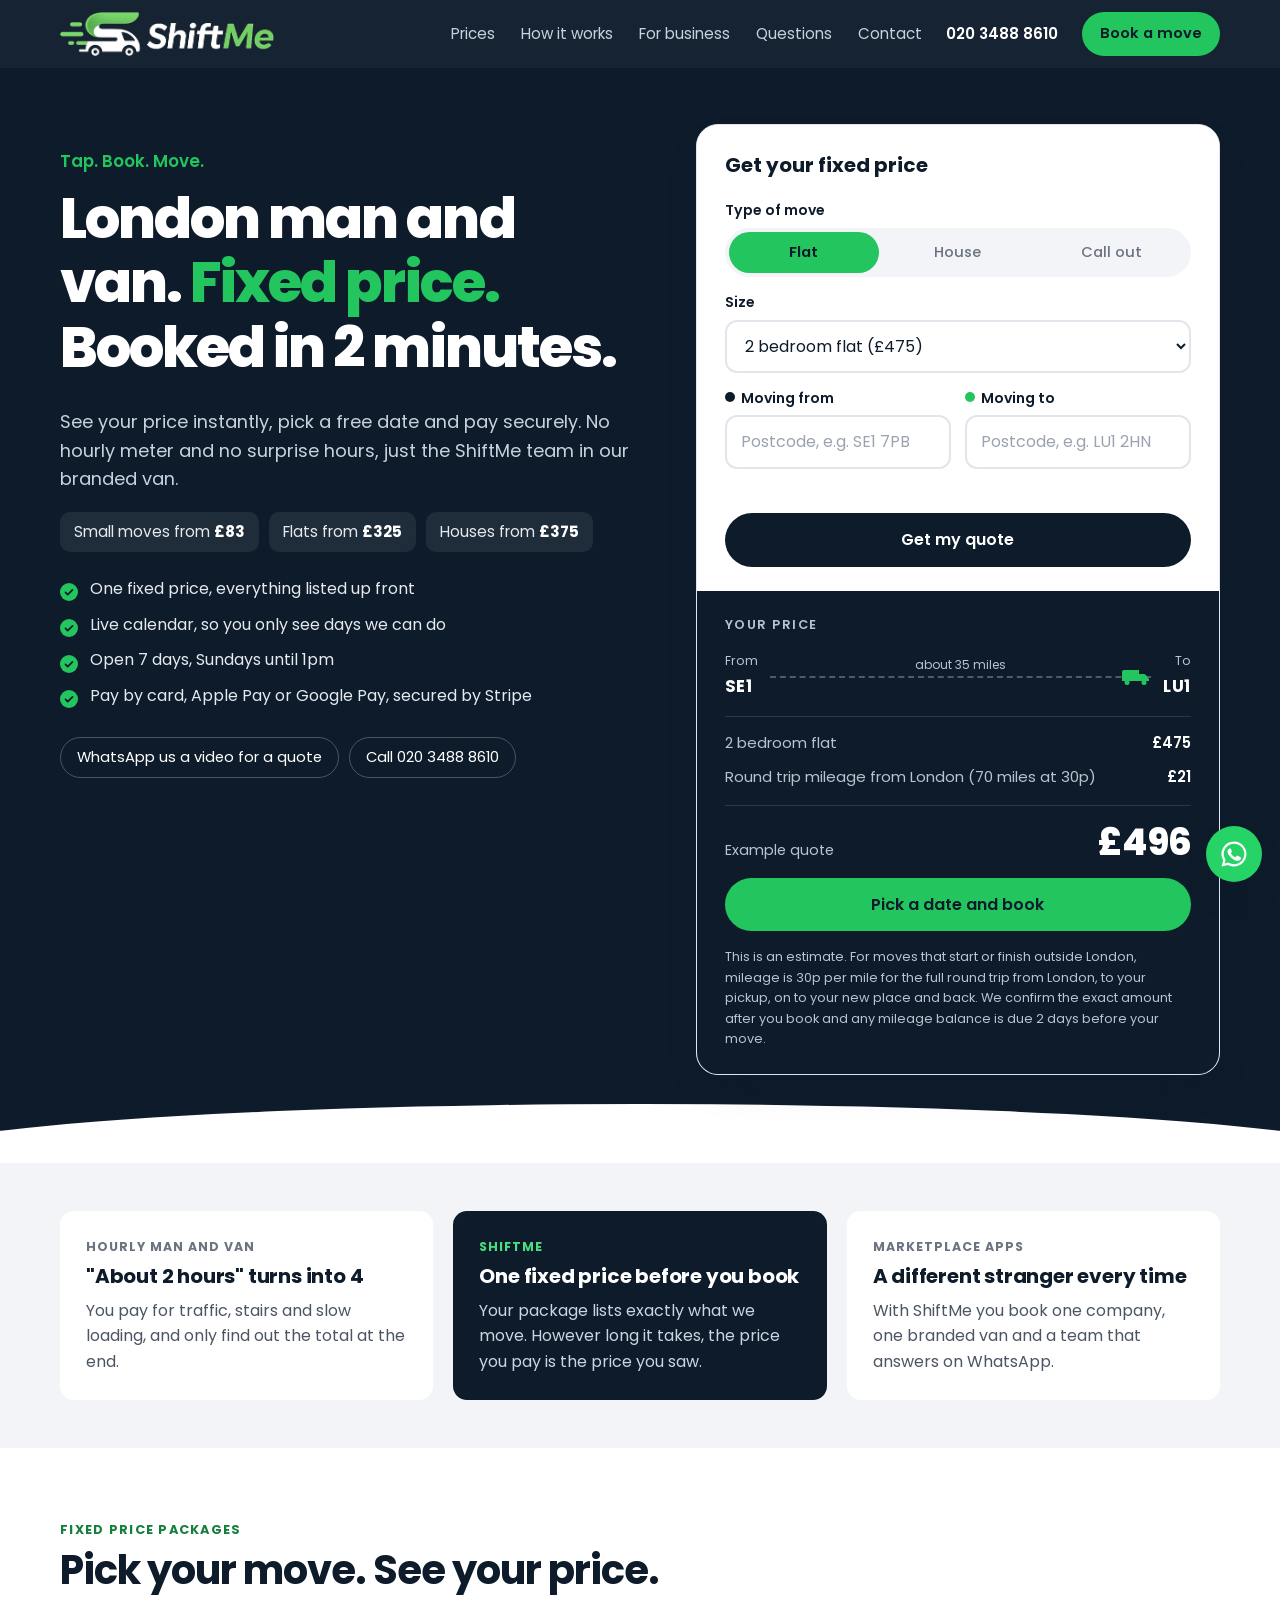
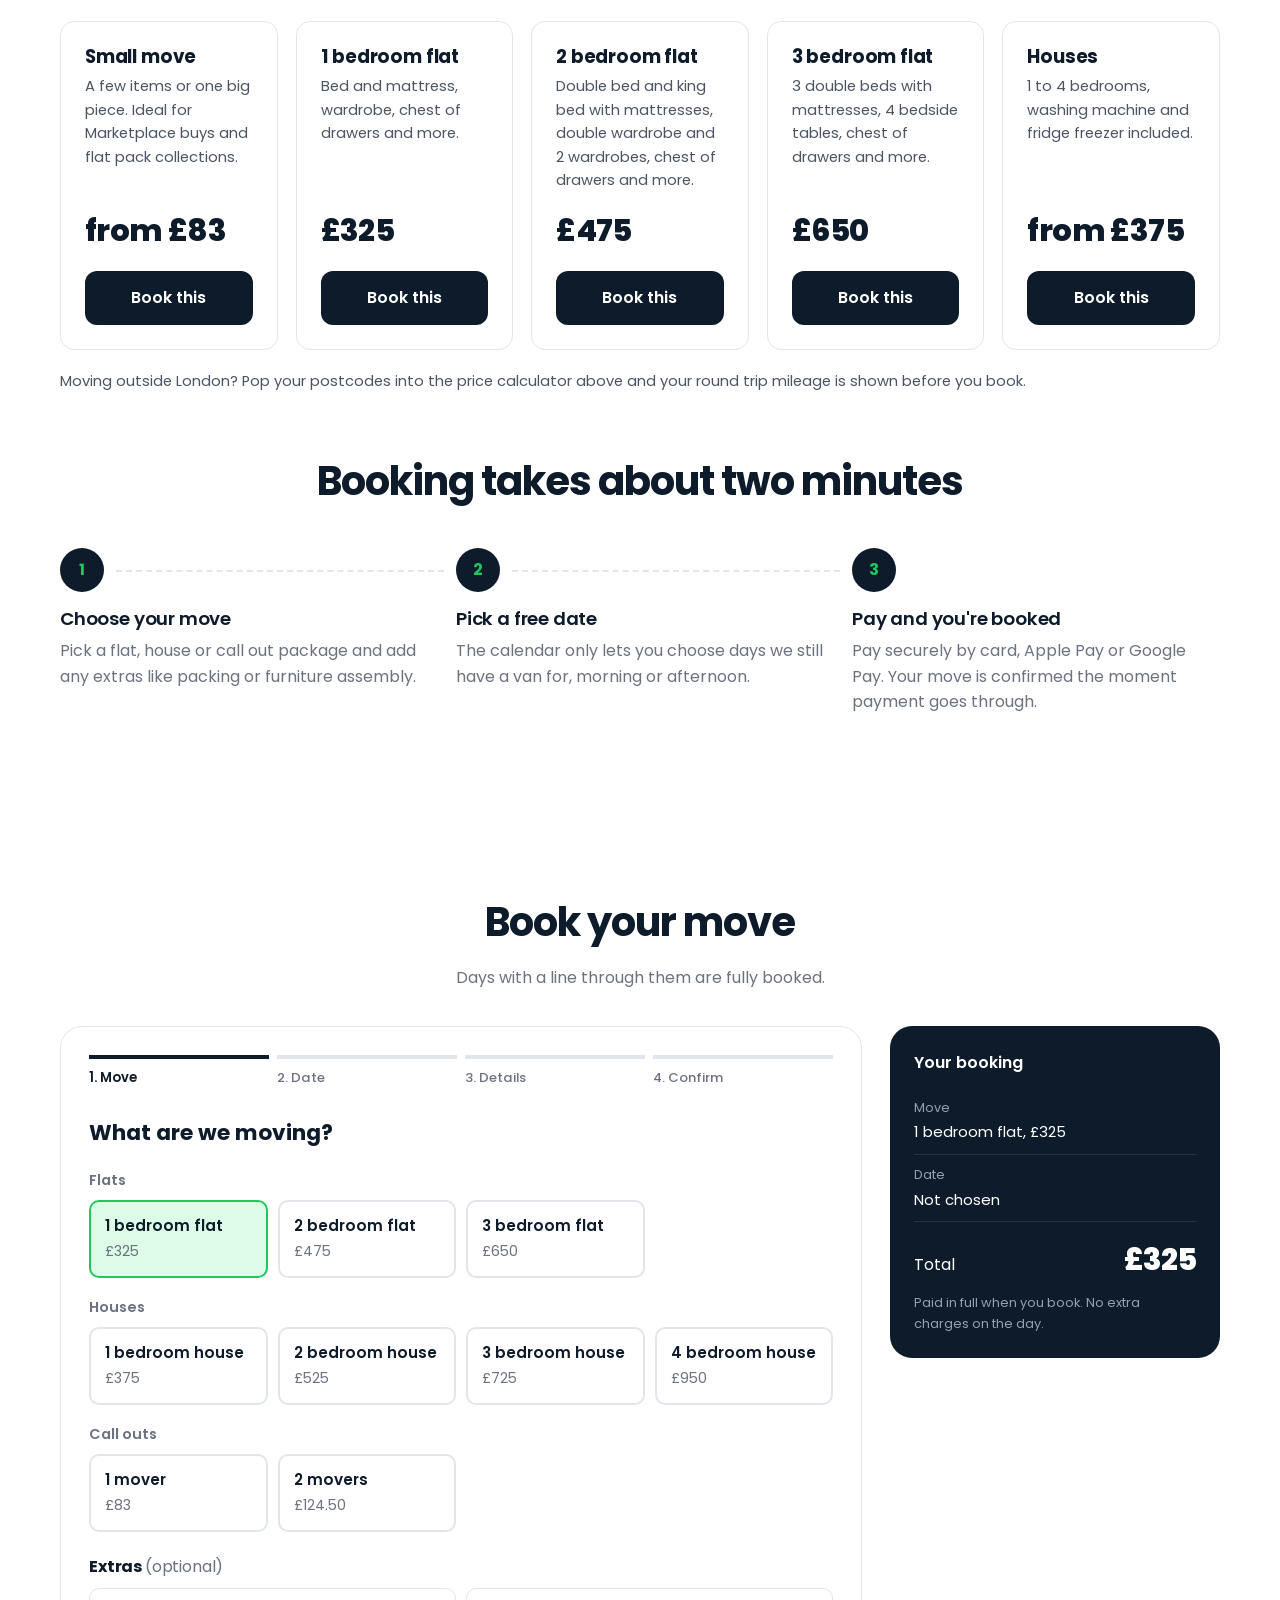
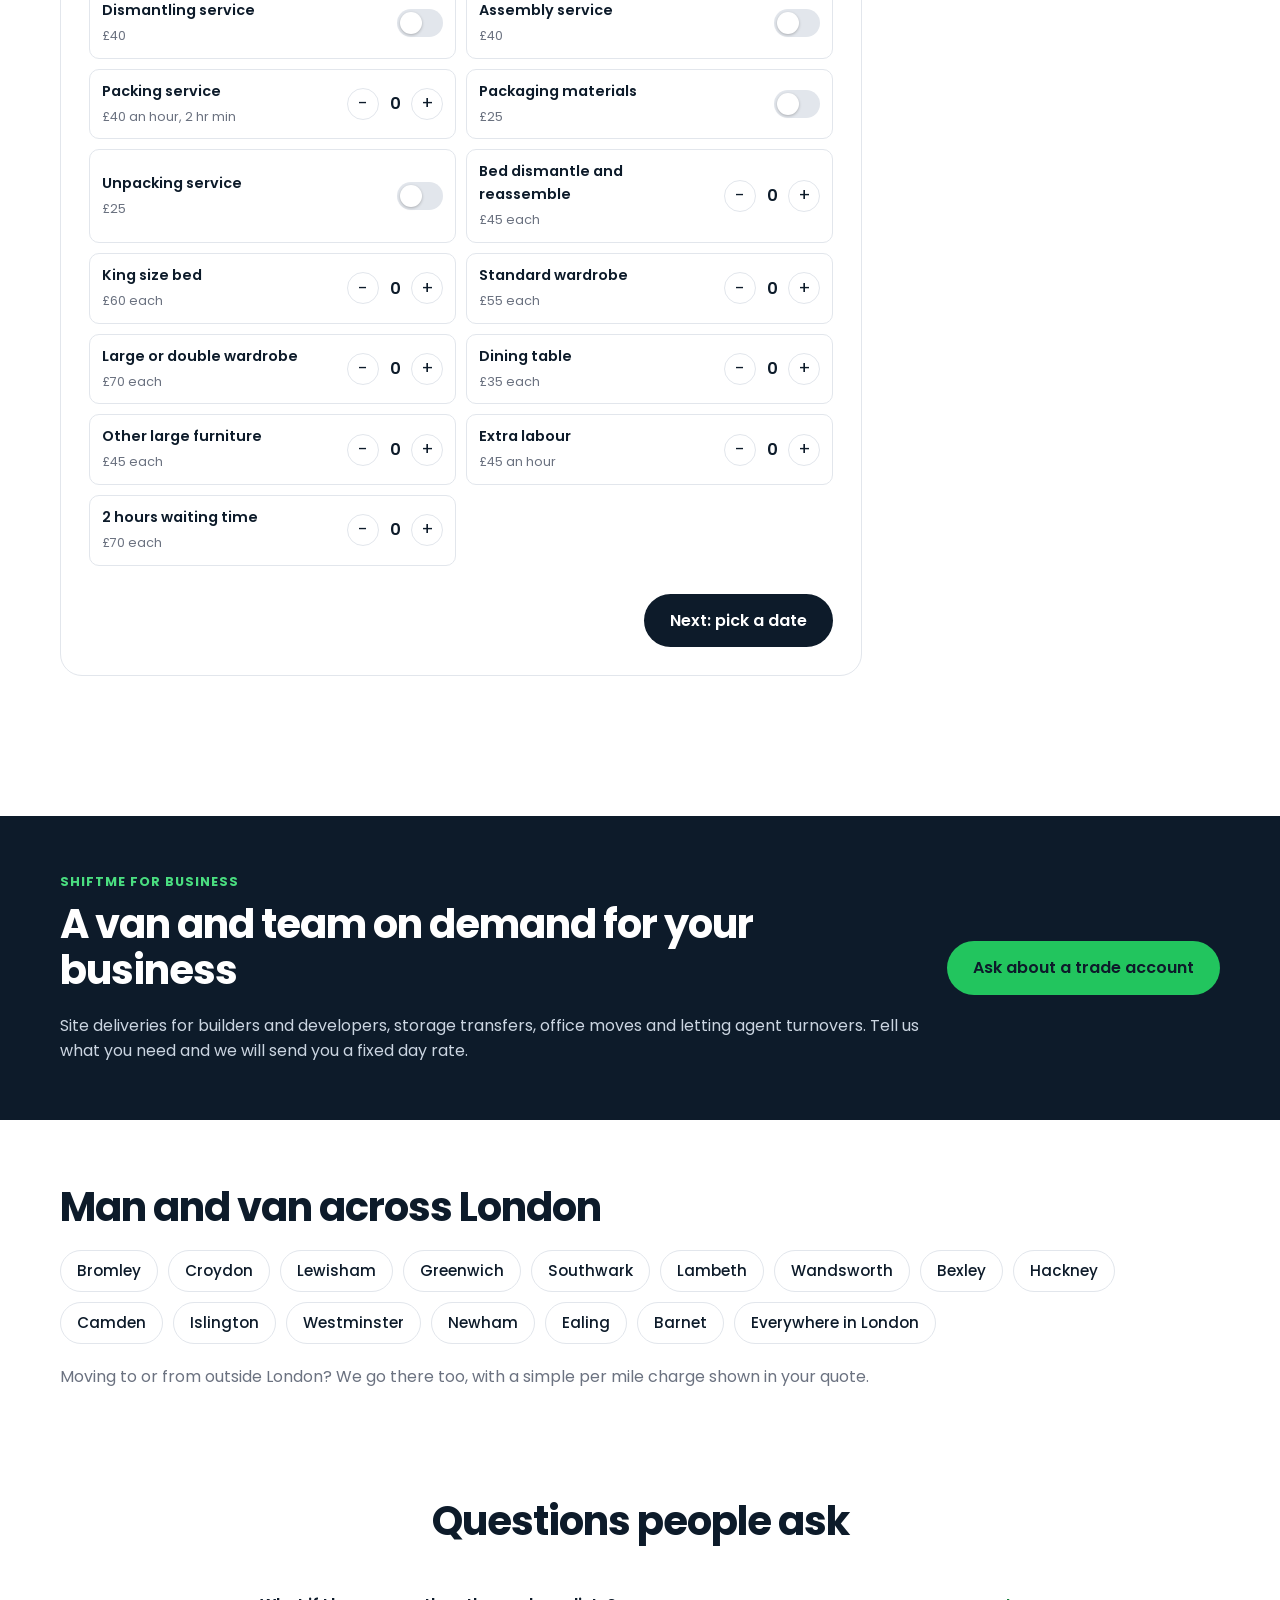
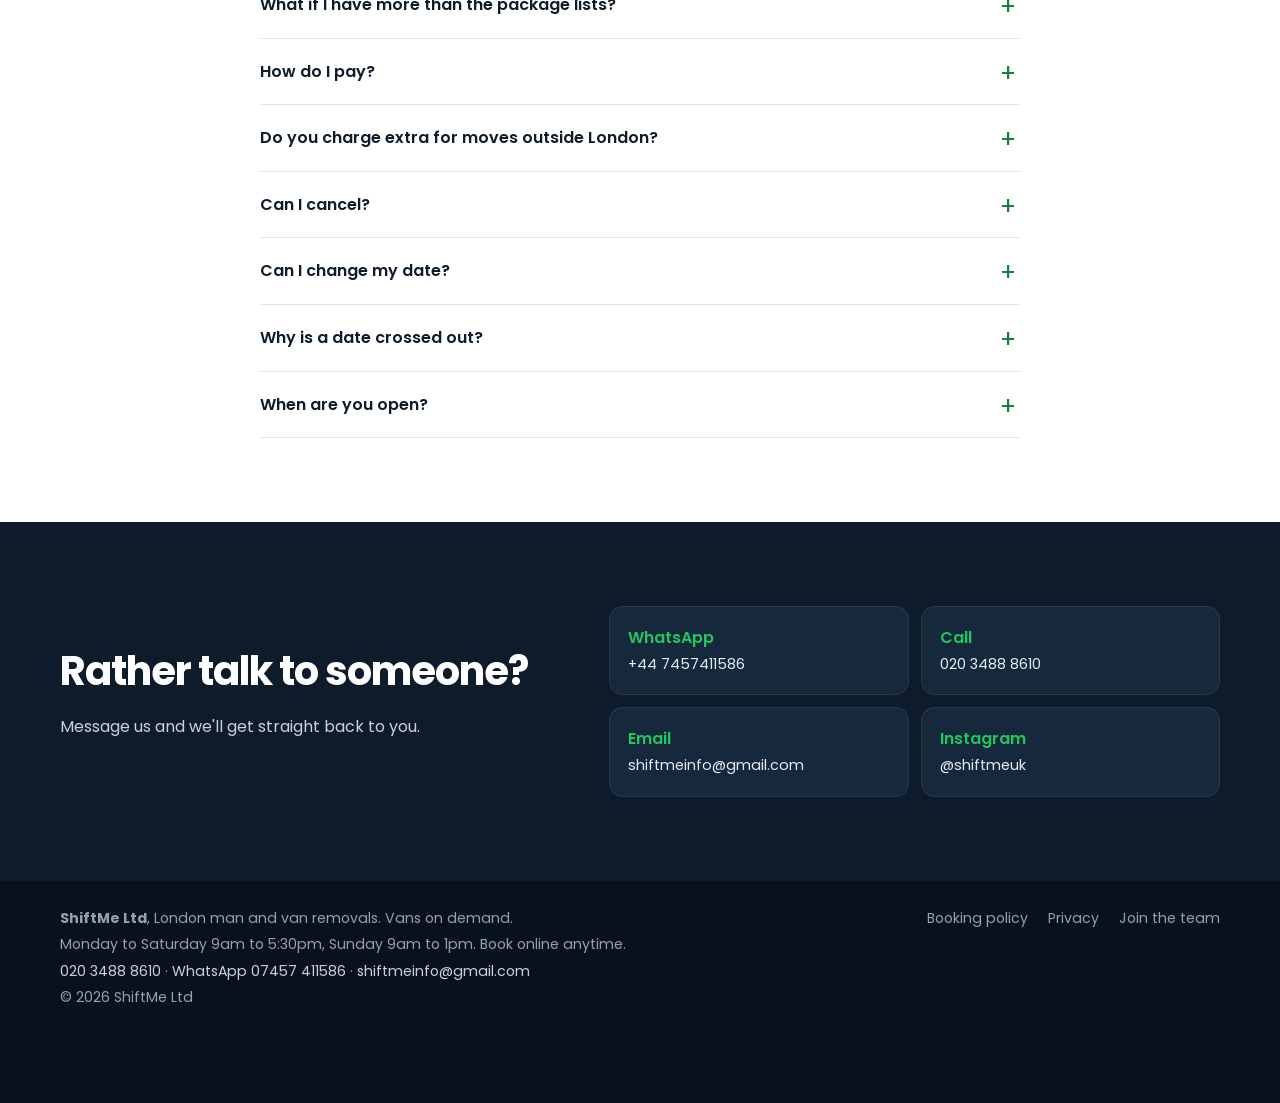
==== commit d1eec0d5: "Put the quick quote calculator in the hero, add package cards, areas, footer details and mobile acti" ====
--- a/index.html
+++ b/index.html
@@ -20,7 +20,7 @@
   <link rel="preconnect" href="https://fonts.googleapis.com">
   <link rel="preconnect" href="https://fonts.gstatic.com" crossorigin>
   <link href="https://fonts.googleapis.com/css2?family=Poppins:wght@400;500;600;700;800&display=swap" rel="stylesheet">
-  <link rel="stylesheet" href="styles.css?v=202610311900">
+  <link rel="stylesheet" href="styles.css?v=202610311915">
   <script type="application/ld+json">
   {"@context":"https://schema.org","@type":"MovingCompany","name":"ShiftMe Ltd","alternateName":"ShiftMe","url":"https://shiftme.uk/","logo":"https://shiftme.uk/logo.png","image":"https://shiftme.uk/apple-touch-icon.png","slogan":"Tap. Book. Move.","description":"Fixed price man and van removals across London, booked online.","telephone":"+442034888610","email":"shiftmeinfo@gmail.com","priceRange":"£83 to £950","areaServed":{"@type":"City","name":"London"},"address":{"@type":"PostalAddress","addressLocality":"London","addressCountry":"GB"},"openingHoursSpecification":[{"@type":"OpeningHoursSpecification","dayOfWeek":["Monday","Tuesday","Wednesday","Thursday","Friday","Saturday"],"opens":"09:00","closes":"17:30"},{"@type":"OpeningHoursSpecification","dayOfWeek":"Sunday","opens":"09:00","closes":"13:00"}],"sameAs":["https://instagram.com/shiftmeuk"]}
   </script>
@@ -38,12 +38,13 @@
         <img src="logo.png" alt="ShiftMe" width="200" height="44">
       </a>
       <nav class="nav" aria-label="Main">
-        <a href="#quick-quote">Quick quote</a>
+        <a href="#prices">Prices</a>
         <a href="#how">How it works</a>
         <a href="#business">For business</a>
         <a href="#faq">Questions</a>
         <a href="#contact">Contact</a>
       </nav>
+      <a href="tel:+442034888610" class="header-phone">020 3488 8610</a>
       <a href="#book" class="btn btn-green btn-sm">Book a move</a>
     </div>
   </header>
@@ -70,76 +71,8 @@
           </div>
         </div>
 
-        <div class="quote-card" aria-label="Instant price">
-          <p class="qc-title">Your instant price</p>
-          <div class="seg" role="tablist" aria-label="Type of move" id="qGroup">
-            <button role="tab" data-group="flat" aria-selected="true">Flat</button>
-            <button role="tab" data-group="house" aria-selected="false">House</button>
-            <button role="tab" data-group="small" aria-selected="false">Call out</button>
-          </div>
-          <div class="sizes" id="qSizes" role="radiogroup" aria-label="Size"></div>
-
-          <div class="van-stage" aria-hidden="true">
-            <svg viewBox="0 0 320 150" class="van">
-              <path class="van-body" d="M8 30 a10 10 0 0 1 10 -10 H206 V122 H8 Z"/>
-              <rect class="van-hold" x="16" y="28" width="184" height="66" rx="6"/>
-              <g id="vanLoad"></g>
-              <path class="van-cab" d="M206 44 H250 a12 12 0 0 1 9 4 L300 92 a10 10 0 0 1 3 7 V122 H206 Z"/>
-              <path class="van-window" d="M216 54 H248 L284 92 H216 Z"/>
-              <rect class="van-stripe" x="8" y="99" width="198" height="15"/>
-              <text x="88" y="110.5" class="van-word">ShiftMe</text>
-              <g class="wheel"><circle cx="58" cy="124" r="17"/><circle cx="58" cy="124" r="7" class="hub"/></g>
-              <g class="wheel"><circle cx="252" cy="124" r="17"/><circle cx="252" cy="124" r="7" class="hub"/></g>
-            </svg>
-            <div class="road"></div>
-          </div>
-
-          <div class="qc-price">
-            <div>
-              <span class="price-big" id="qPrice">£325</span>
-              <span class="price-sub" id="qName">1 bedroom flat</span>
-            </div>
-            <div class="deposit-pill"><svg viewBox="0 0 16 16" aria-hidden="true"><path d="M4 7V5a4 4 0 1 1 8 0v2h.5A1.5 1.5 0 0 1 14 8.5v5a1.5 1.5 0 0 1-1.5 1.5h-9A1.5 1.5 0 0 1 2 13.5v-5A1.5 1.5 0 0 1 3.5 7H4zm1.5 0h5V5a2.5 2.5 0 0 0-5 0v2z"/></svg>Pay securely by card</div>
-          </div>
-          <button class="btn btn-green btn-block" id="qBook">Choose a date</button>
-          <button class="link-btn" id="qIncluded" aria-expanded="false">What's included</button>
-          <ul class="qc-items" id="qItems" hidden></ul>
-        </div>
-      </div>
-    </section>
-
-    <!-- WHY FIXED PRICE -->
-    <section class="compare" aria-labelledby="compareTitle">
-      <div class="wrap">
-        <h2 id="compareTitle" class="visually-hidden">Why a fixed price</h2>
-        <div class="compare-grid">
-          <div class="cmp"><p class="cmp-k">Hourly man and van</p><h3>"About 2 hours" turns into 4</h3><p>You pay for traffic, stairs and slow loading, and only find out the total at the end.</p></div>
-          <div class="cmp cmp-us"><p class="cmp-k">ShiftMe</p><h3>One fixed price before you book</h3><p>Your package lists exactly what we move. However long it takes, the price you pay is the price you saw.</p></div>
-          <div class="cmp"><p class="cmp-k">Marketplace apps</p><h3>A different stranger every time</h3><p>With ShiftMe you book one company, one branded van and a team that answers on WhatsApp.</p></div>
-        </div>
-      </div>
-    </section>
-
-    <!-- HOW IT WORKS (a real sequence) -->
-    <section class="how" id="how">
-      <div class="wrap">
-        <h2>Booking takes about two minutes</h2>
-        <ol class="steps">
-          <li><span class="step-n">1</span><h3>Choose your move</h3><p>Pick a flat, house or call out package and add any extras like packing or furniture assembly.</p></li>
-          <li><span class="step-n">2</span><h3>Pick a free date</h3><p>The calendar only lets you choose days we still have a van for, morning or afternoon.</p></li>
-          <li><span class="step-n">3</span><h3>Pay and you're booked</h3><p>Pay securely by card, Apple Pay or Google Pay. Your move is confirmed the moment payment goes through.</p></li>
-        </ol>
-      </div>
-    </section>
-
-    <!-- QUICK QUOTE: postcode to postcode price, mileage rules in config.js -->
-    <section class="qq" id="quick-quote">
-      <div class="wrap">
-        <div class="section-head">
-          <h2>Quick quote</h2>
-          <p>Pop in your postcodes and the size of your move. We'll show your price straight away, including any mileage for moves outside London.</p>
-        </div>
-        <div class="qq-grid">
+        <div class="qq-grid hero-qq" id="quick-quote">
+          <p class="hq-title">Get your fixed price</p>
           <form class="qq-form" id="qqForm" novalidate>
             <div class="qq-field">
               <span class="qq-lbl" id="qqTypeLbl">Type of move</span>
@@ -168,7 +101,7 @@
           </form>
 
           <div class="qq-result" aria-live="polite">
-            <p class="qq-rtitle">Your quick quote</p>
+            <p class="qq-rtitle">Your price</p>
             <div class="qq-route">
               <div class="qq-stop"><span>From</span><b id="qqRFrom">SE1</b></div>
               <div class="qq-track" id="qqTrack">
@@ -179,12 +112,47 @@
             </div>
             <ul class="qq-lines" id="qqLines"></ul>
             <div class="qq-total"><span id="qqTotalLbl">Example quote</span><strong id="qqTotal">£0</strong></div>
-            <button class="btn btn-green btn-block" type="button" id="qqBook">Book this move</button>
+            <button class="btn btn-green btn-block" type="button" id="qqBook">Pick a date and book</button>
             <p class="qq-note">This is an estimate. For moves that start or finish outside London, mileage is 30p per mile for the full round trip from London, to your pickup, on to your new place and back. We confirm the exact amount after you book and any mileage balance is due 2 days before your move.</p>
           </div>
         </div>
       </div>
     </section>
+
+    <!-- WHY FIXED PRICE -->
+    <section class="compare" aria-labelledby="compareTitle">
+      <div class="wrap">
+        <h2 id="compareTitle" class="visually-hidden">Why a fixed price</h2>
+        <div class="compare-grid">
+          <div class="cmp"><p class="cmp-k">Hourly man and van</p><h3>"About 2 hours" turns into 4</h3><p>You pay for traffic, stairs and slow loading, and only find out the total at the end.</p></div>
+          <div class="cmp cmp-us"><p class="cmp-k">ShiftMe</p><h3>One fixed price before you book</h3><p>Your package lists exactly what we move. However long it takes, the price you pay is the price you saw.</p></div>
+          <div class="cmp"><p class="cmp-k">Marketplace apps</p><h3>A different stranger every time</h3><p>With ShiftMe you book one company, one branded van and a team that answers on WhatsApp.</p></div>
+        </div>
+      </div>
+    </section>
+
+    <!-- PACKAGES: cards built from config.js -->
+    <section class="pk" id="prices">
+      <div class="wrap">
+        <p class="eyebrow">Fixed price packages</p>
+        <h2>Pick your move. See your price.</h2>
+        <div class="pk-grid" id="pkCards"></div>
+        <p class="pk-note">Moving outside London? Pop your postcodes into the price calculator above and your round trip mileage is shown before you book.</p>
+      </div>
+    </section>
+
+    <!-- HOW IT WORKS (a real sequence) -->
+    <section class="how" id="how">
+      <div class="wrap">
+        <h2>Booking takes about two minutes</h2>
+        <ol class="steps">
+          <li><span class="step-n">1</span><h3>Choose your move</h3><p>Pick a flat, house or call out package and add any extras like packing or furniture assembly.</p></li>
+          <li><span class="step-n">2</span><h3>Pick a free date</h3><p>The calendar only lets you choose days we still have a van for, morning or afternoon.</p></li>
+          <li><span class="step-n">3</span><h3>Pay and you're booked</h3><p>Pay securely by card, Apple Pay or Google Pay. Your move is confirmed the moment payment goes through.</p></li>
+        </ol>
+      </div>
+    </section>
+
 
     <!-- BOOKING -->
     <section class="book" id="book">
@@ -334,6 +302,17 @@
       </div>
     </section>
 
+    <!-- AREAS -->
+    <section class="areas" id="areas">
+      <div class="wrap">
+        <h2>Man and van across London</h2>
+        <ul class="area-list">
+          <li>Bromley</li><li>Croydon</li><li>Lewisham</li><li>Greenwich</li><li>Southwark</li><li>Lambeth</li><li>Wandsworth</li><li>Bexley</li><li>Hackney</li><li>Camden</li><li>Islington</li><li>Westminster</li><li>Newham</li><li>Ealing</li><li>Barnet</li><li>Everywhere in London</li>
+        </ul>
+        <p class="muted">Moving to or from outside London? We go there too, with a simple per mile charge shown in your quote.</p>
+      </div>
+    </section>
+
     <!-- FAQ -->
     <section class="faq" id="faq">
       <div class="wrap narrow">
@@ -367,7 +346,12 @@
 
   <footer class="site-footer">
     <div class="wrap footer-row">
-      <p>© <span id="year"></span> ShiftMe Ltd, London man and van removals. Vans on demand.</p>
+      <div class="foot-info">
+        <p><strong>ShiftMe Ltd</strong>, London man and van removals. Vans on demand.</p>
+        <p>Monday to Saturday 9am to 5:30pm, Sunday 9am to 1pm. Book online anytime.</p>
+        <p><a href="tel:+442034888610">020 3488 8610</a> · <a href="https://wa.me/447457411586">WhatsApp 07457 411586</a> · <a href="mailto:shiftmeinfo@gmail.com">shiftmeinfo@gmail.com</a></p>
+        <p>© <span id="year"></span> ShiftMe Ltd</p>
+      </div>
       <nav aria-label="Footer">
         <a href="booking-policy.html">Booking policy</a>
         <a href="privacy.html">Privacy</a>
@@ -376,11 +360,17 @@
     </div>
   </footer>
 
+  <nav class="m-bar" aria-label="Quick actions">
+    <a href="tel:+442034888610">Call</a>
+    <a href="https://wa.me/447457411586">WhatsApp</a>
+    <a href="#book" class="m-book">Book</a>
+  </nav>
+
   <a class="wa-float" id="waFloat" href="https://wa.me/447457411586" aria-label="Message ShiftMe on WhatsApp">
     <svg viewBox="0 0 24 24" aria-hidden="true"><path d="M12 2a10 10 0 0 0-8.6 15.1L2 22l5-1.3A10 10 0 1 0 12 2zm0 18.2a8.2 8.2 0 0 1-4.2-1.2l-.3-.2-3 .8.8-2.9-.2-.3A8.2 8.2 0 1 1 12 20.2zm4.5-6.1c-.2-.1-1.5-.7-1.7-.8s-.4-.1-.6.1-.7.8-.8 1-.3.2-.5.1a6.7 6.7 0 0 1-3.3-2.9c-.3-.4.2-.4.7-1.4a.4.4 0 0 0 0-.4l-.8-1.8c-.2-.5-.4-.4-.6-.4h-.5a1 1 0 0 0-.7.3 3 3 0 0 0-.9 2.2 5.2 5.2 0 0 0 1.1 2.7 11.8 11.8 0 0 0 4.5 4c1.7.7 2.3.8 3.2.6a2.7 2.7 0 0 0 1.8-1.2 2.2 2.2 0 0 0 .2-1.3c-.1-.1-.3-.2-.5-.3z"/></svg>
   </a>
 
-  <script src="config.js?v=202610311900"></script>
-  <script src="app.js?v=202610311900"></script>
+  <script src="config.js?v=202610311915"></script>
+  <script src="app.js?v=202610311915"></script>
 </body>
 </html>
--- a/styles.css
+++ b/styles.css
@@ -387,3 +387,41 @@
 .biz-row h2{color:#fff}
 .biz-k{font-size:.8rem;font-weight:700;letter-spacing:.08em;text-transform:uppercase;color:#4ADE80!important;margin-bottom:8px!important}
 .hero h1{font-size:clamp(2.3rem,4.4vw,3.5rem)}
+
+/* Oct 2026: quick quote in the hero, package cards, areas, mobile bar */
+.header-phone{color:#fff;text-decoration:none;font-weight:600;font-size:.95rem;white-space:nowrap}
+.header-phone:hover{color:var(--green)}
+@media (max-width:1020px){.header-phone{display:none}}
+.hero-qq{grid-template-columns:1fr;background:#fff;color:var(--navy)}
+.hq-title{margin:0;padding:24px 28px 0;font-size:1.25rem;font-weight:700;background:#fff}
+.hero-qq .qq-form{padding:18px 28px 24px;gap:14px}
+.hero-qq .qq-seg{margin:0}
+.hero-qq .qq-result{padding:24px 28px;gap:16px}
+.hero-qq .qq-lines{padding-top:14px}
+.hero-qq .qq-total strong{font-size:2.3rem}
+@media (max-width:480px){.hq-title{padding:20px 20px 0}.hero-qq .qq-form,.hero-qq .qq-result{padding:18px 20px}}
+.eyebrow{font-size:.8rem;font-weight:700;letter-spacing:.1em;text-transform:uppercase;color:var(--green-ink);margin:0 0 6px}
+.pk{padding:72px 0 8px}
+.pk-grid{display:grid;grid-template-columns:repeat(auto-fit,minmax(230px,1fr));gap:18px;margin-top:28px}
+.pk-card{border:1.5px solid var(--line);border-radius:var(--radius);padding:24px;display:flex;flex-direction:column;gap:8px}
+.pk-card h3{margin:0;font-size:1.15rem;font-weight:700}
+.pk-card p{margin:0;color:#4B5563;font-size:.92rem;flex-grow:1}
+.pk-card .pk-price{flex-grow:0;font-size:1.9rem;font-weight:800;color:var(--navy);letter-spacing:-.02em;margin:6px 0 8px}
+.pk-card .btn{border-radius:12px}
+.pk-note{color:#4B5563;font-size:.92rem;margin:20px 0 0}
+.areas{padding:64px 0 8px}
+.area-list{list-style:none;padding:0;margin:20px 0;display:flex;flex-wrap:wrap;gap:10px}
+.area-list li{border:1.5px solid var(--line);border-radius:999px;padding:8px 16px;font-weight:500;font-size:.95rem}
+.foot-info p{margin:0 0 4px}
+.foot-info a{color:#C9D2DC}
+.m-bar{display:none}
+@media (max-width:760px){
+  .m-bar{display:grid;grid-template-columns:repeat(3,1fr);gap:8px;position:fixed;left:0;right:0;bottom:0;z-index:45;background:#fff;border-top:1px solid var(--line);padding:10px 12px calc(10px + env(safe-area-inset-bottom));box-shadow:0 -8px 24px rgba(13,27,42,.08)}
+  .m-bar a{display:flex;align-items:center;justify-content:center;min-height:46px;border:1.5px solid var(--line);border-radius:12px;text-decoration:none;font-weight:600;color:var(--navy)}
+  .m-bar .m-book{background:var(--green);border-color:var(--green);font-weight:700}
+  .wa-float{display:none}
+  .site-footer{padding-bottom:100px}
+}
+.hero-grid{align-items:start}
+.hero-copy{padding-top:24px}
+.pk-grid{grid-template-columns:repeat(auto-fit,minmax(200px,1fr))}
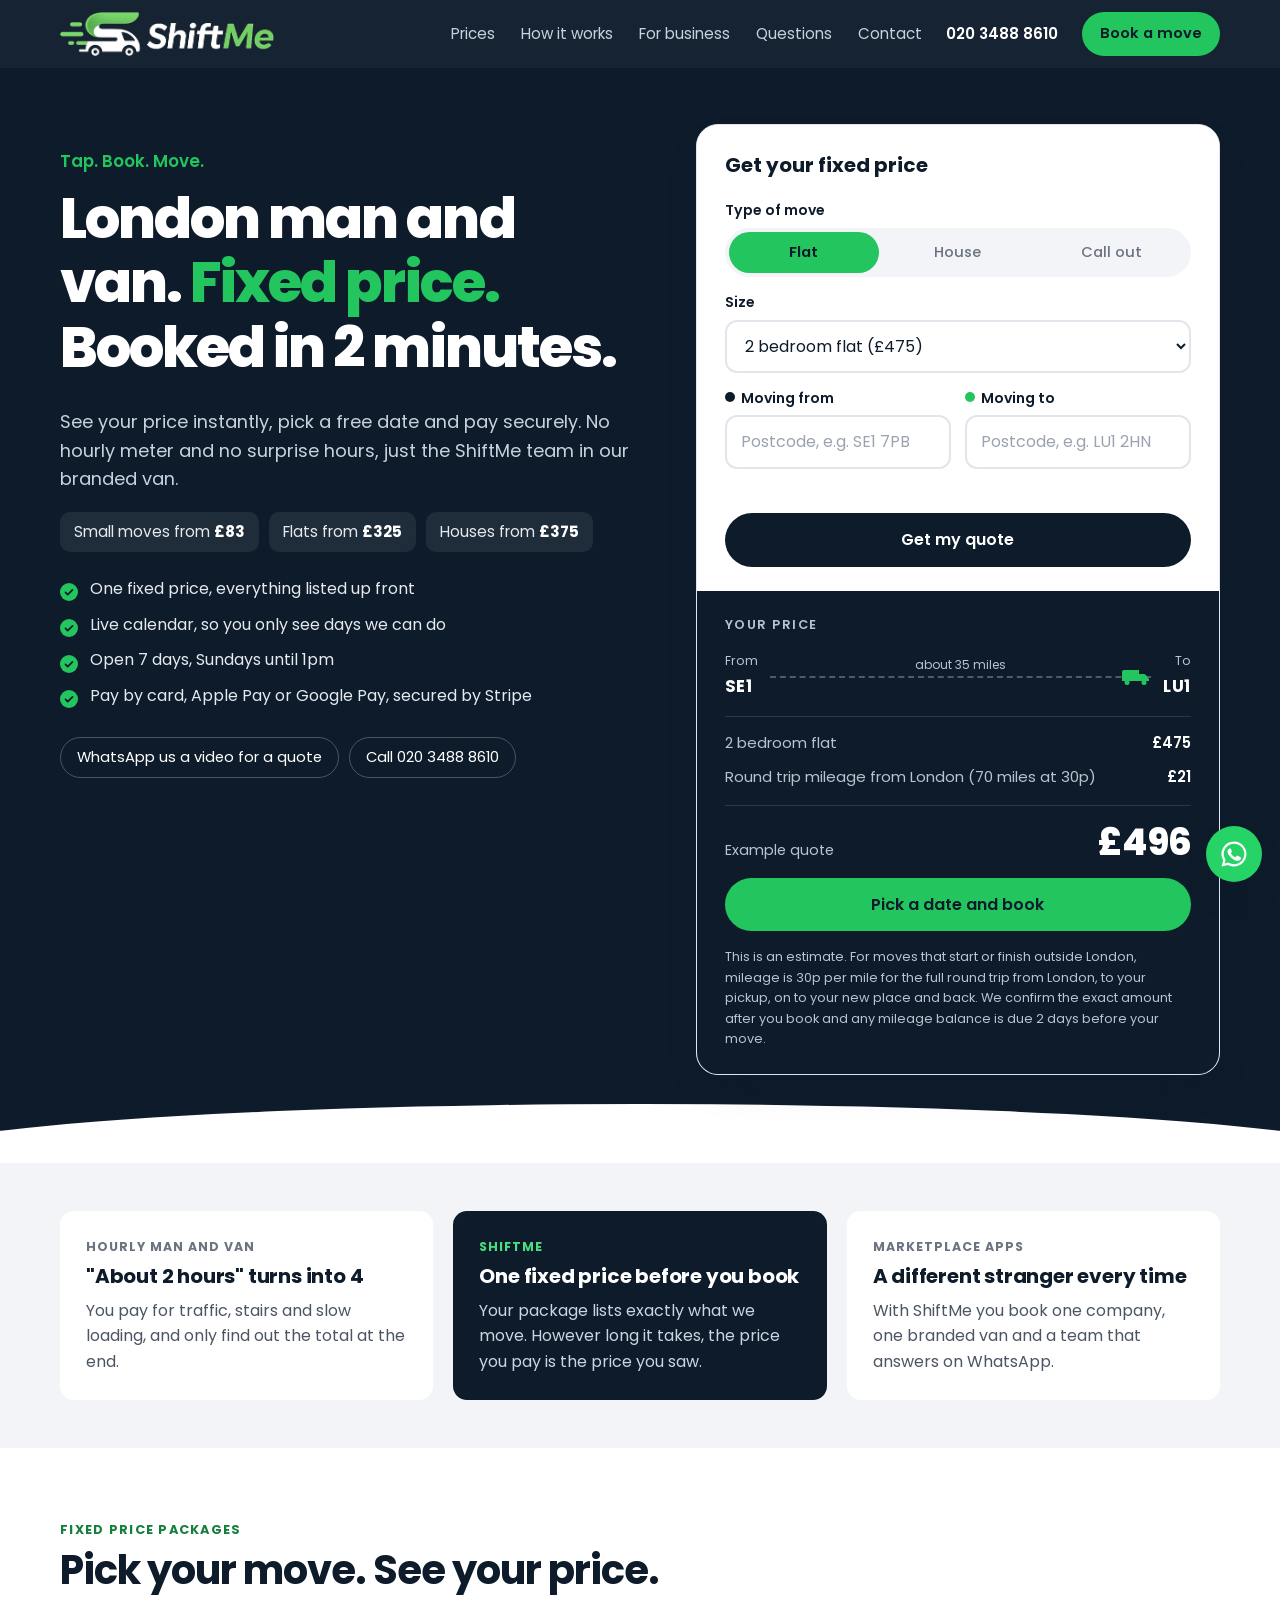
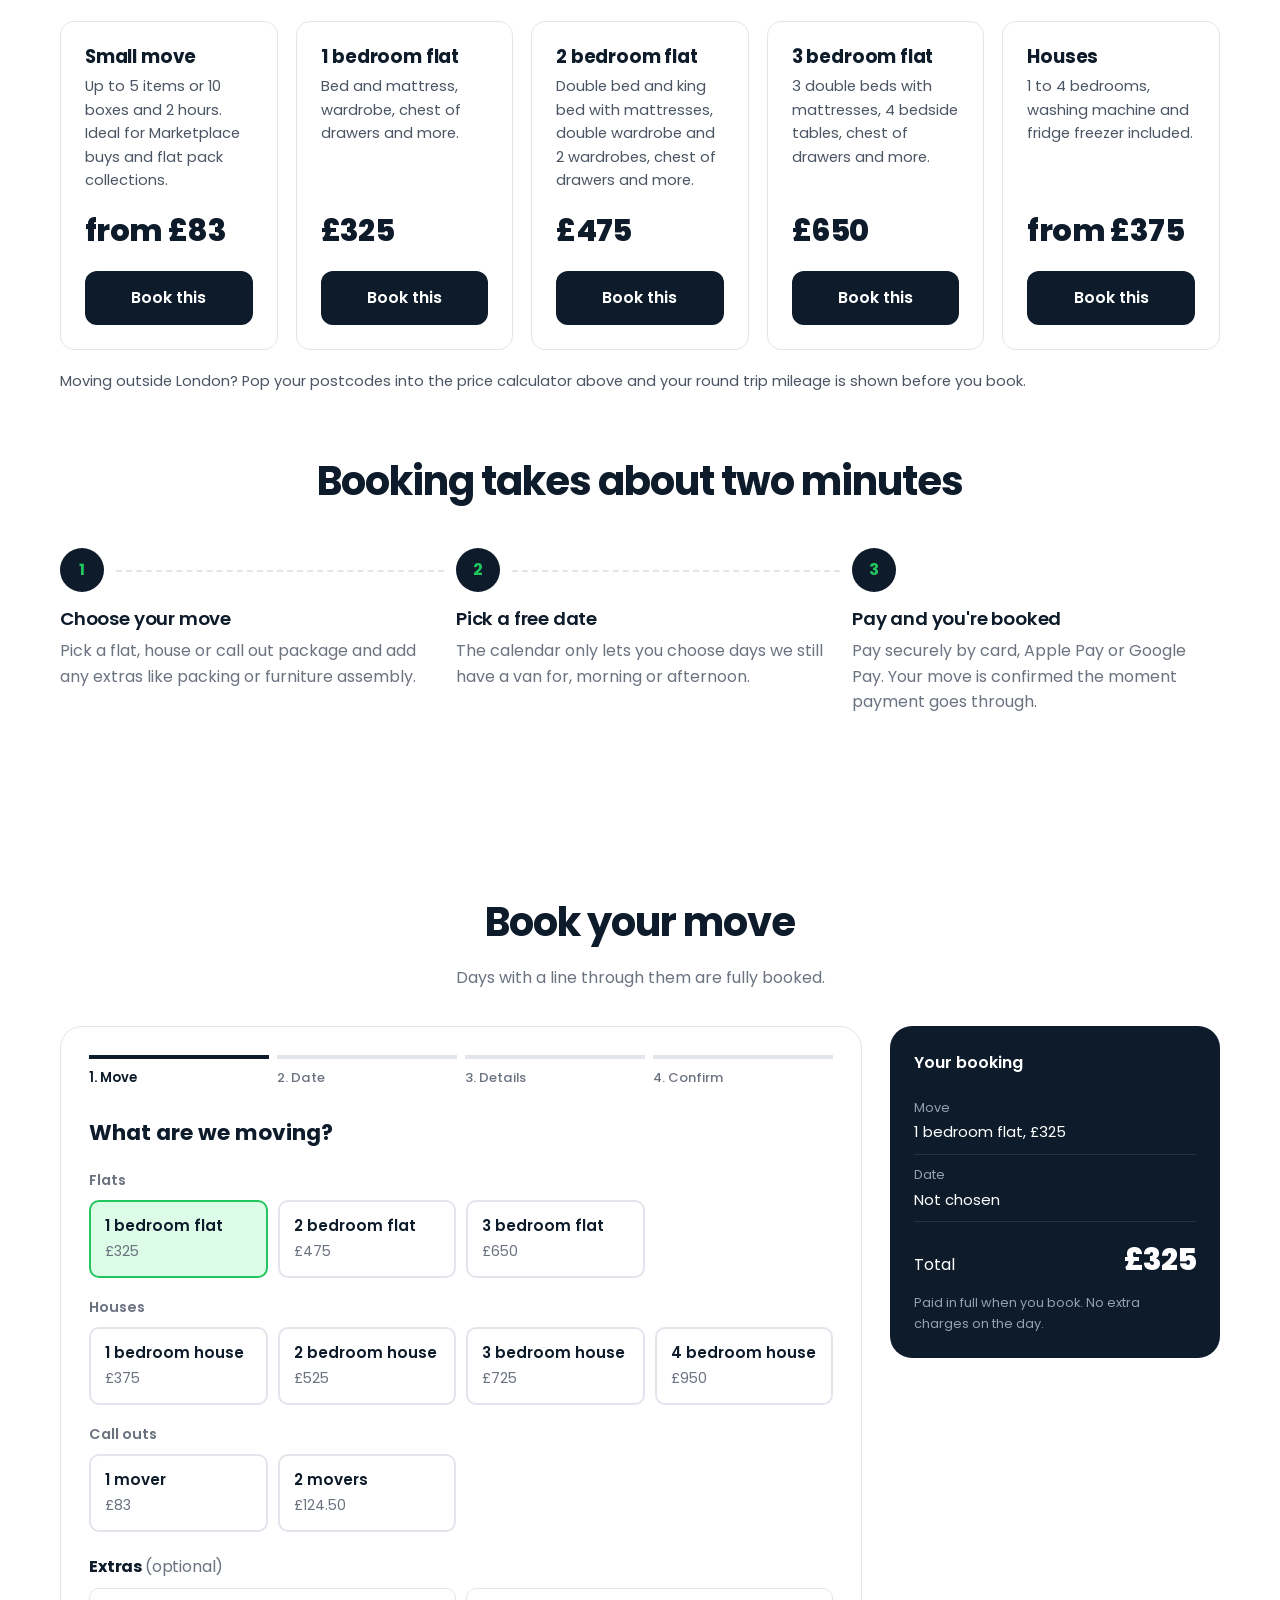
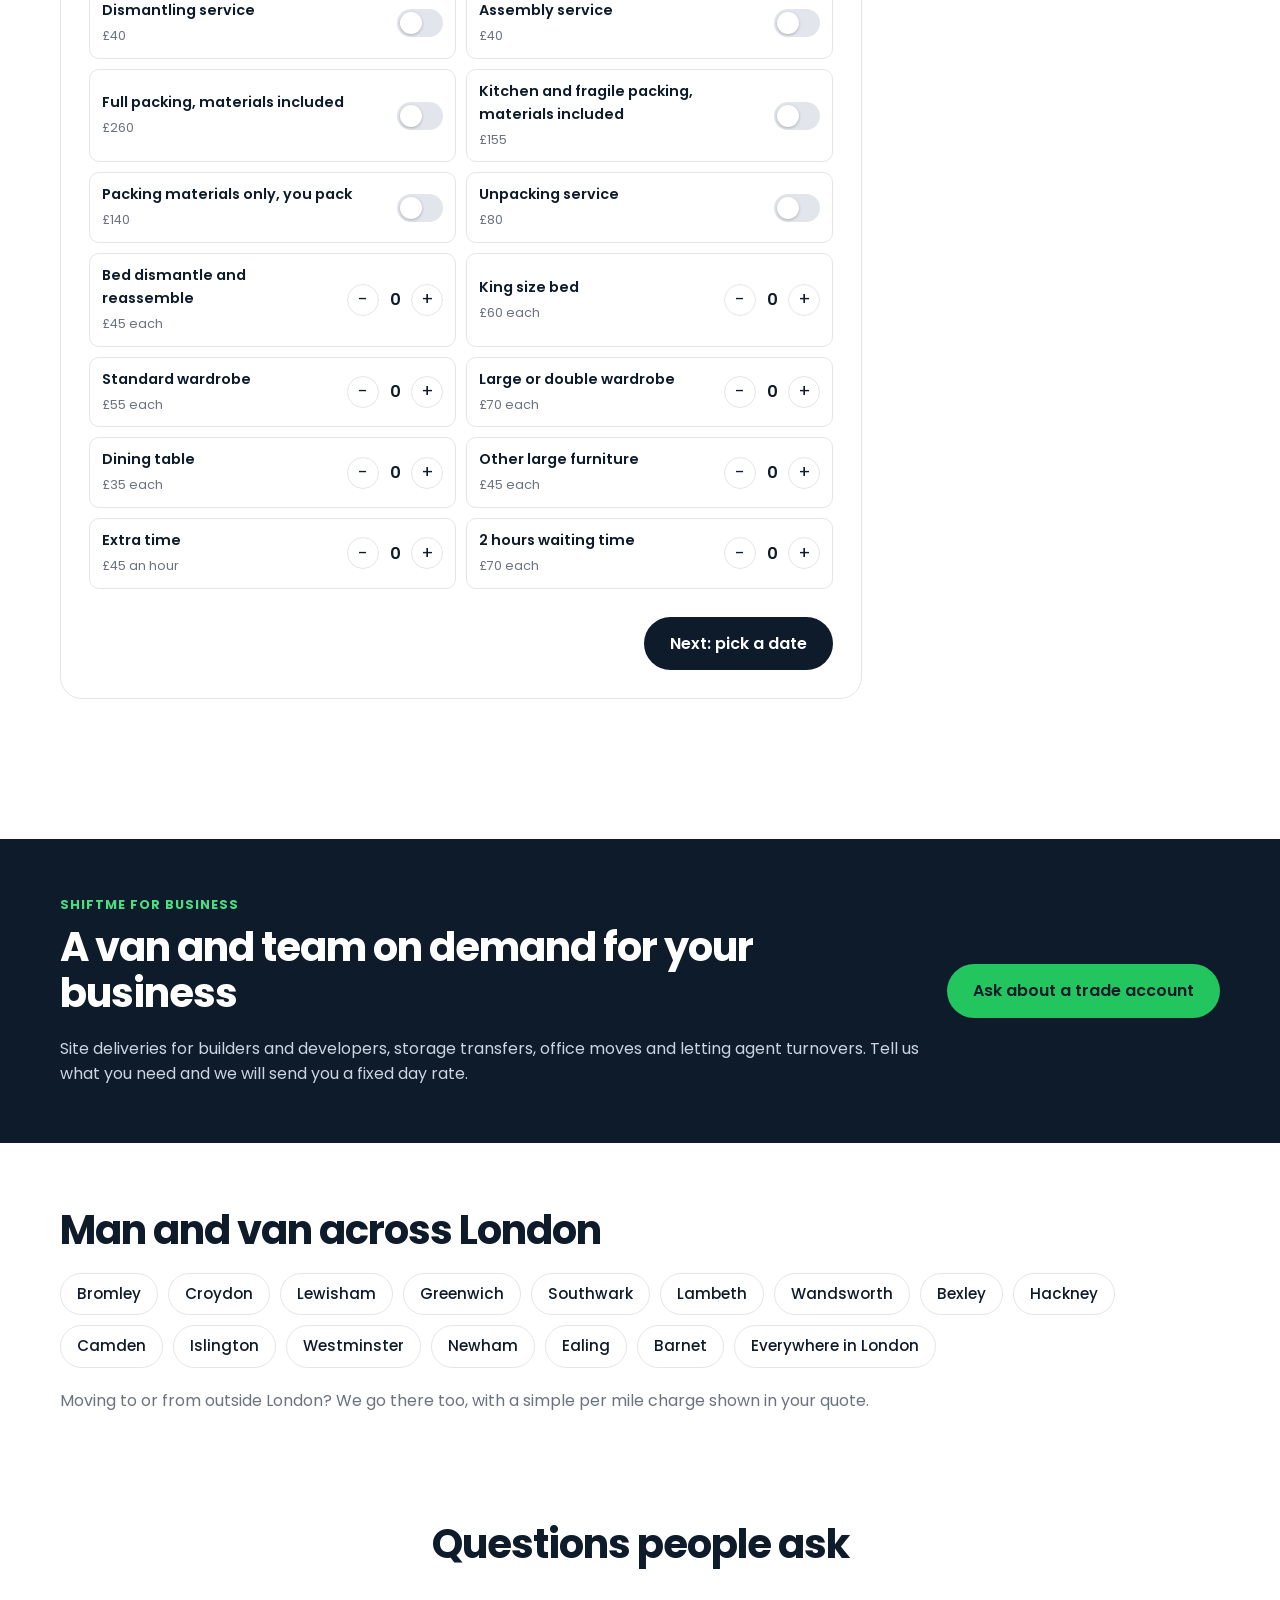
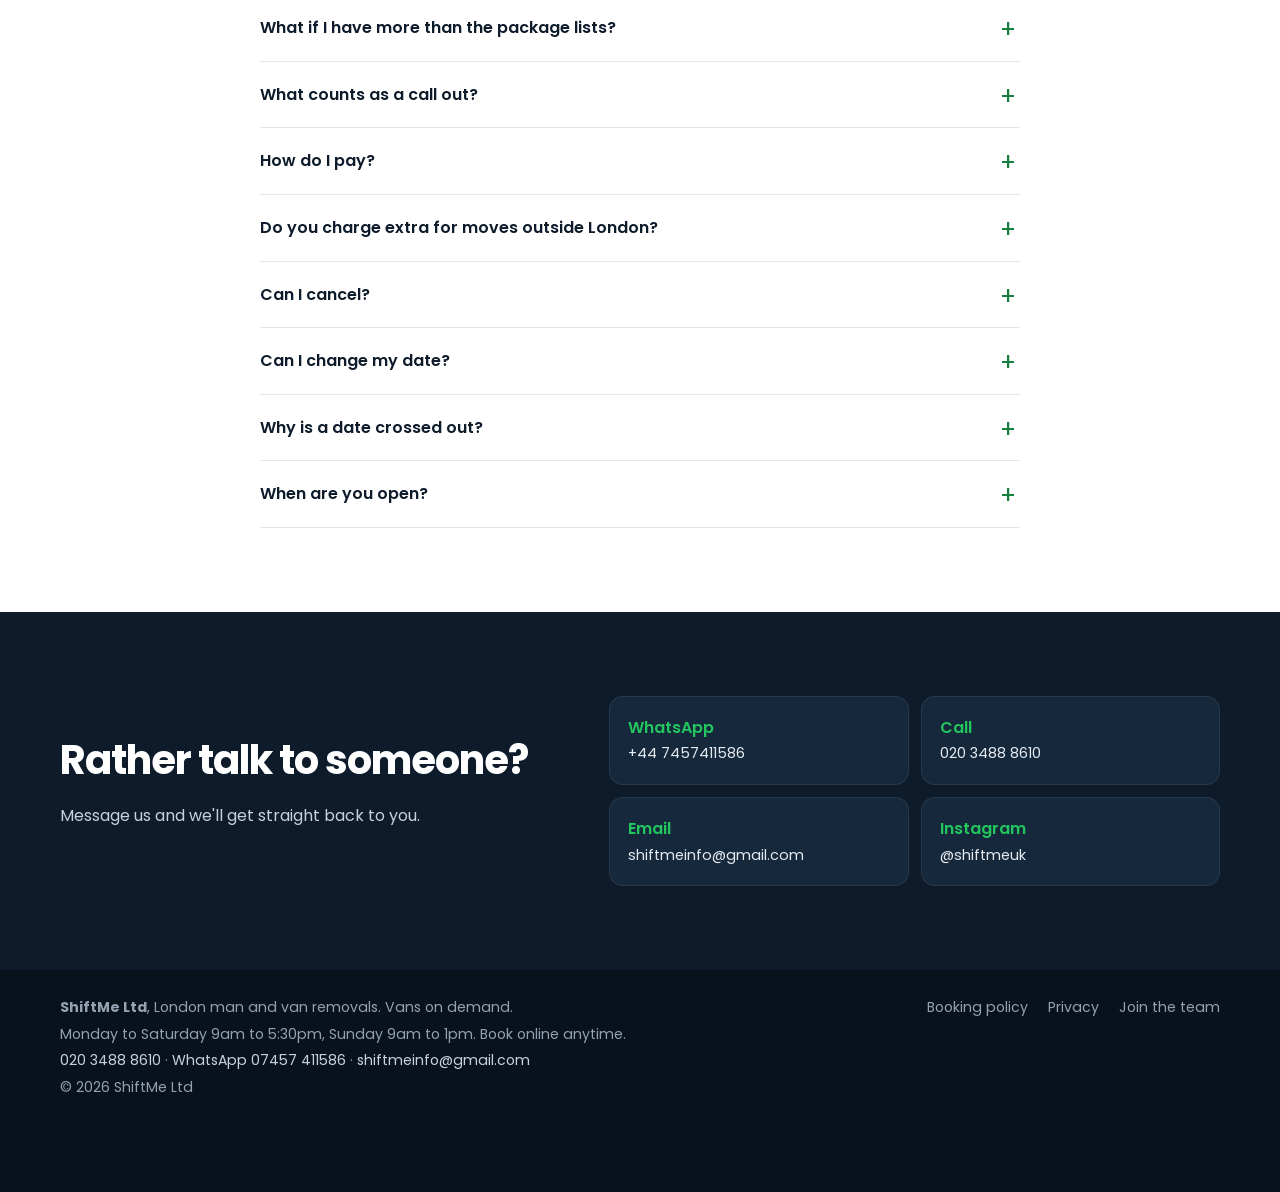
==== commit 636a5feb: "Close call out loopholes and price unpacking by home size Call outs: up to 5 items or 10 boxes and 2" ====
--- a/index.html
+++ b/index.html
@@ -177,6 +177,8 @@
               <div class="pkg-select" id="pkgSelect"></div>
               <h4 class="sub">Extras <span class="muted">(optional)</span></h4>
               <div class="addon-list" id="addonList"></div>
+              <label class="agree callout-ok" id="calloutOk" hidden><input type="checkbox" name="calloutOk"><span id="calloutText"></span></label>
+              <p class="form-error" id="step1Error" role="alert" hidden></p>
               <div class="panel-nav">
                 <span></span>
                 <button type="button" class="btn btn-navy" data-next>Next: pick a date</button>
@@ -318,6 +320,7 @@
       <div class="wrap narrow">
         <h2>Questions people ask</h2>
         <details><summary>What if I have more than the package lists?</summary><p>Pick the package closest to your move and tell us about the extra items in the notes. We'll confirm any difference before your move day, so there are no surprises.</p></details>
+        <details><summary>What counts as a call out?</summary><p>A call out is for small jobs of up to 5 items or 10 boxes, like a Marketplace buy or a few pieces of furniture. It includes up to 2 hours with the van and your movers. Extra time is £45 an hour, and we'll bill it before your move. If it turns out to be a bigger move, we'll switch you to the right flat or house package and let you know the difference before the day.</p></details>
         <details><summary>How do I pay?</summary><p>You pay the full price online when you book, by card, Apple Pay or Google Pay. Payments are handled securely by Stripe, so we never see your card details. Your move is confirmed as soon as payment goes through.</p></details>
         <details><summary>Do you charge extra for moves outside London?</summary><p>Yes. Removals that start or finish outside London have an extra labour charge of 30p per mile for the full round trip from London. Try our Quick quote to see an estimate. We'll let you know the exact amount after you book, and this remaining balance is due 2 days before your move.</p></details>
         <details><summary>Can I cancel?</summary><p>Cancel 7 or more days before your move and we refund you in full. Cancel 3 to 6 days before and we refund half. Cancellations with less than 72 hours' notice, or no shows, are non refundable.</p></details>
--- a/styles.css
+++ b/styles.css
@@ -425,3 +425,6 @@
 .hero-grid{align-items:start}
 .hero-copy{padding-top:24px}
 .pk-grid{grid-template-columns:repeat(auto-fit,minmax(200px,1fr))}
+.callout-ok{margin-top:16px;padding:12px;border:1px solid var(--line);border-radius:var(--radius-sm);background:var(--light, #F2F4F7)}
+#step1Error{margin-top:10px}
+.callout-ok[hidden]{display:none}
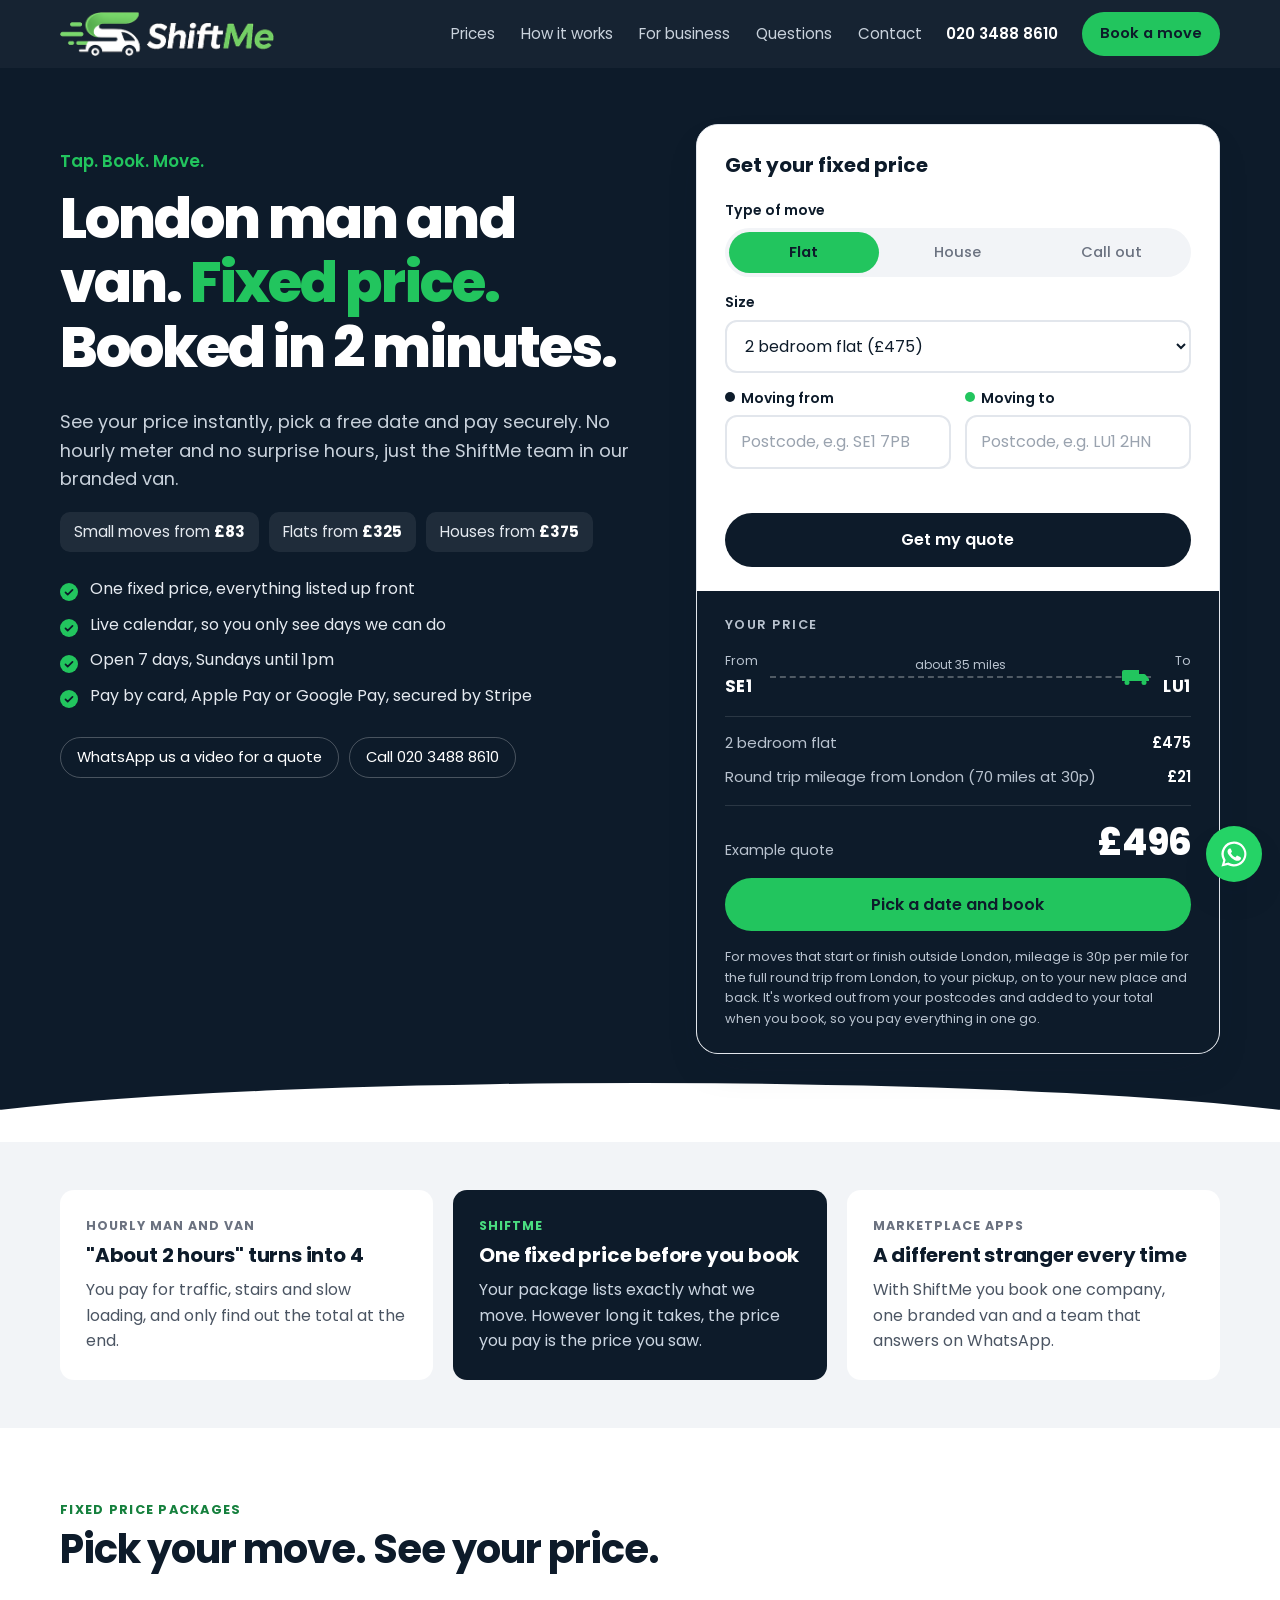
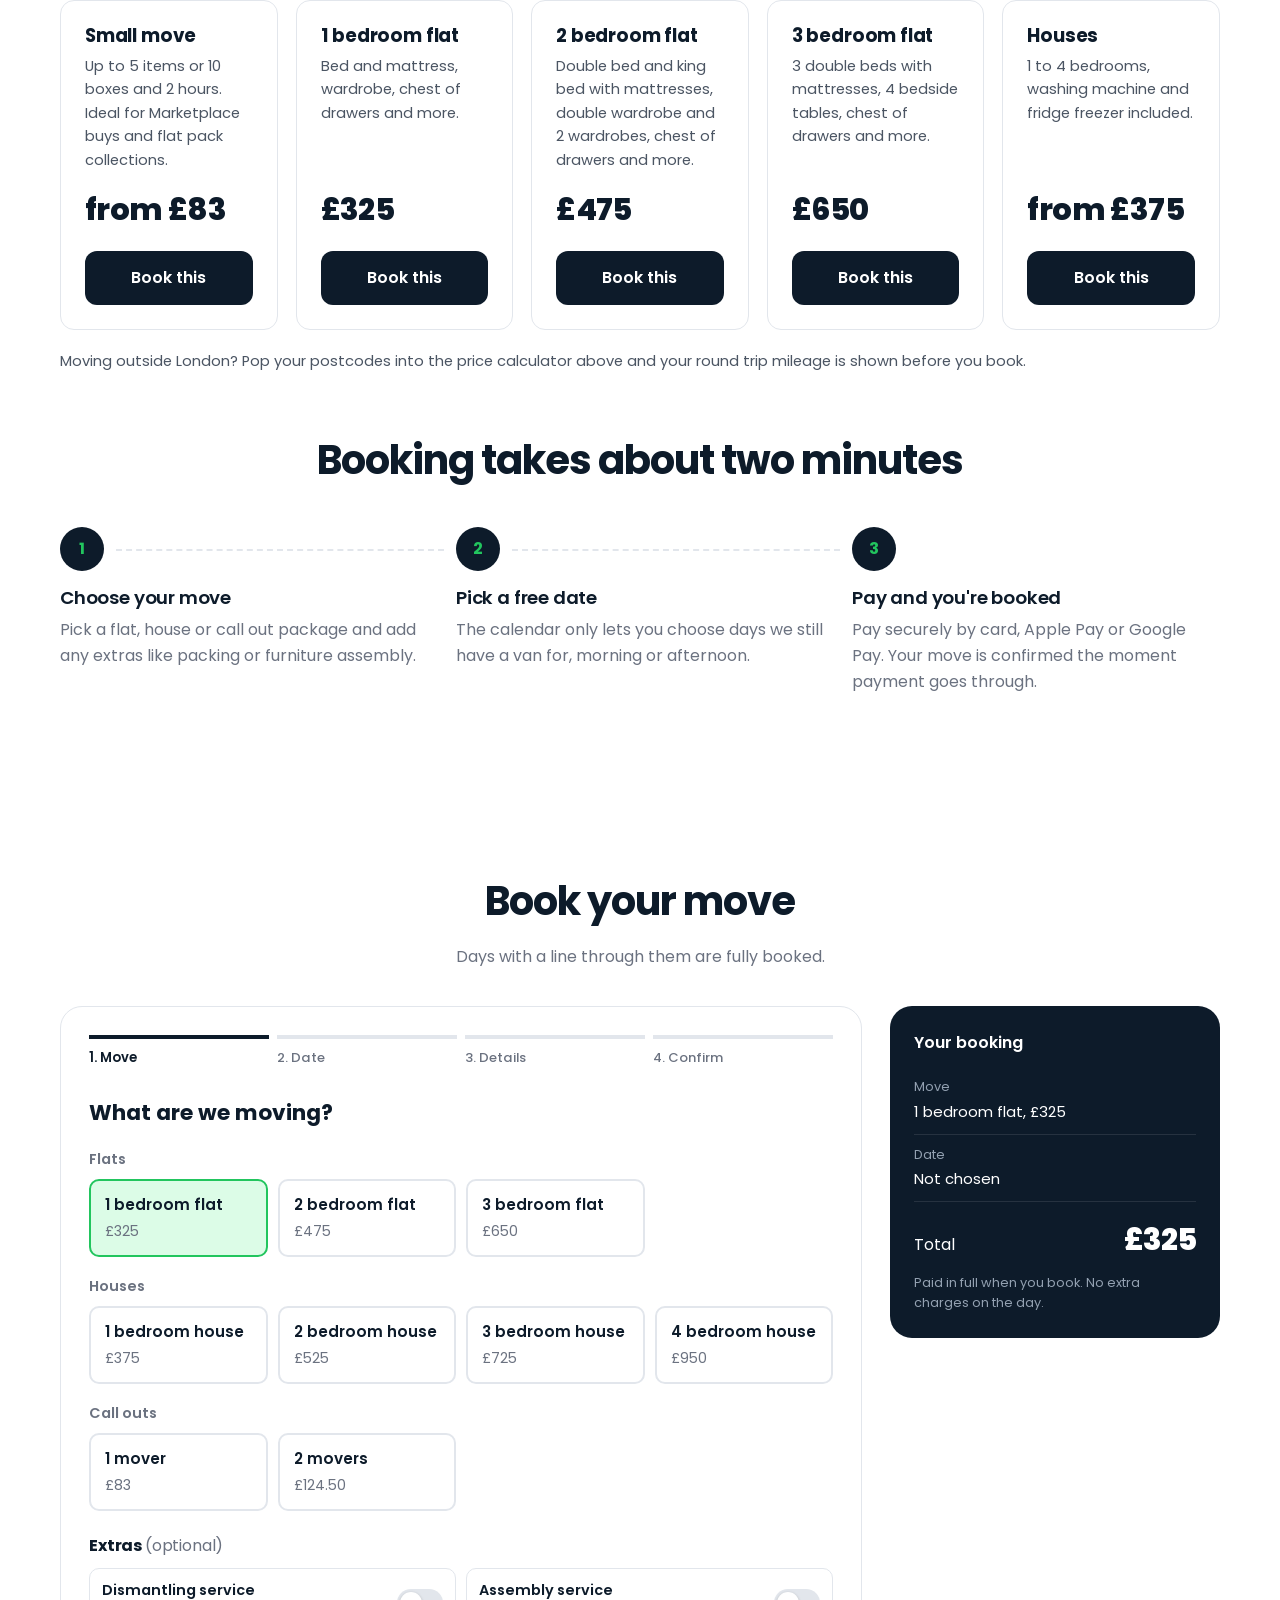
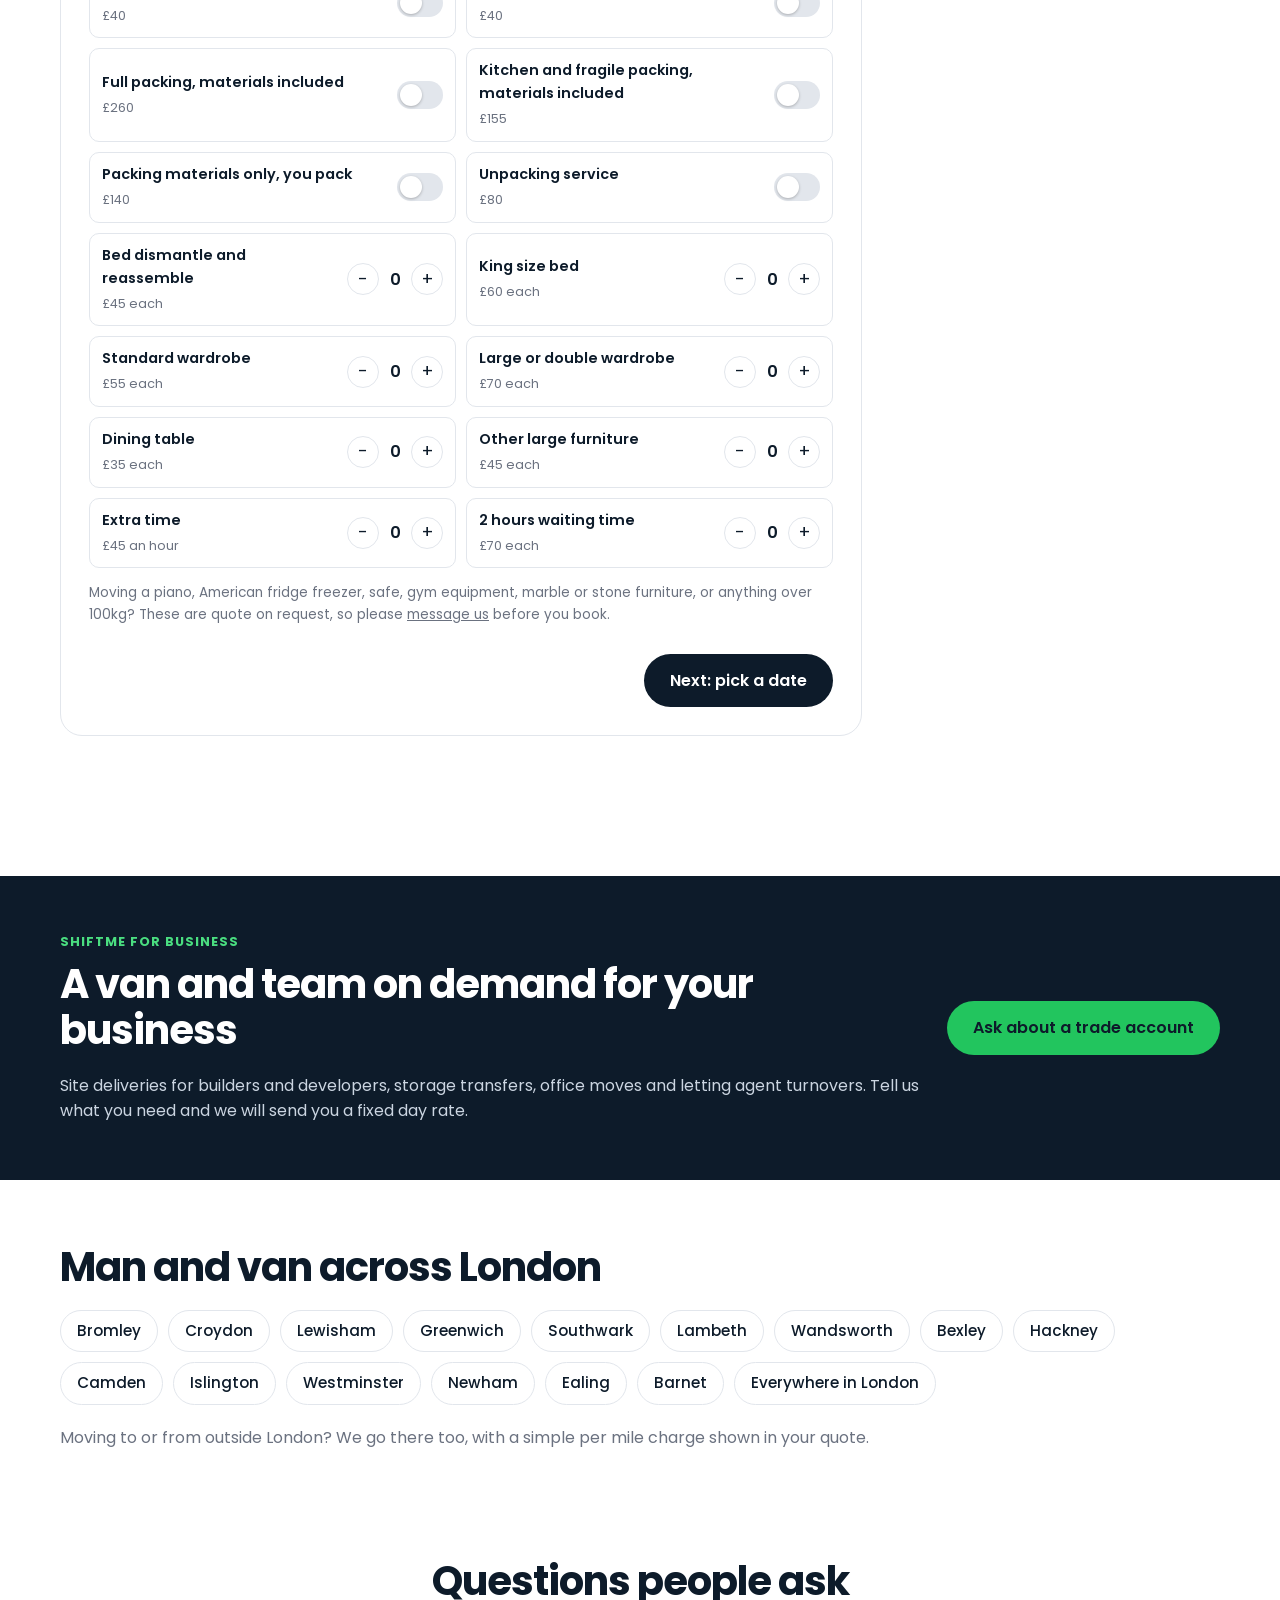
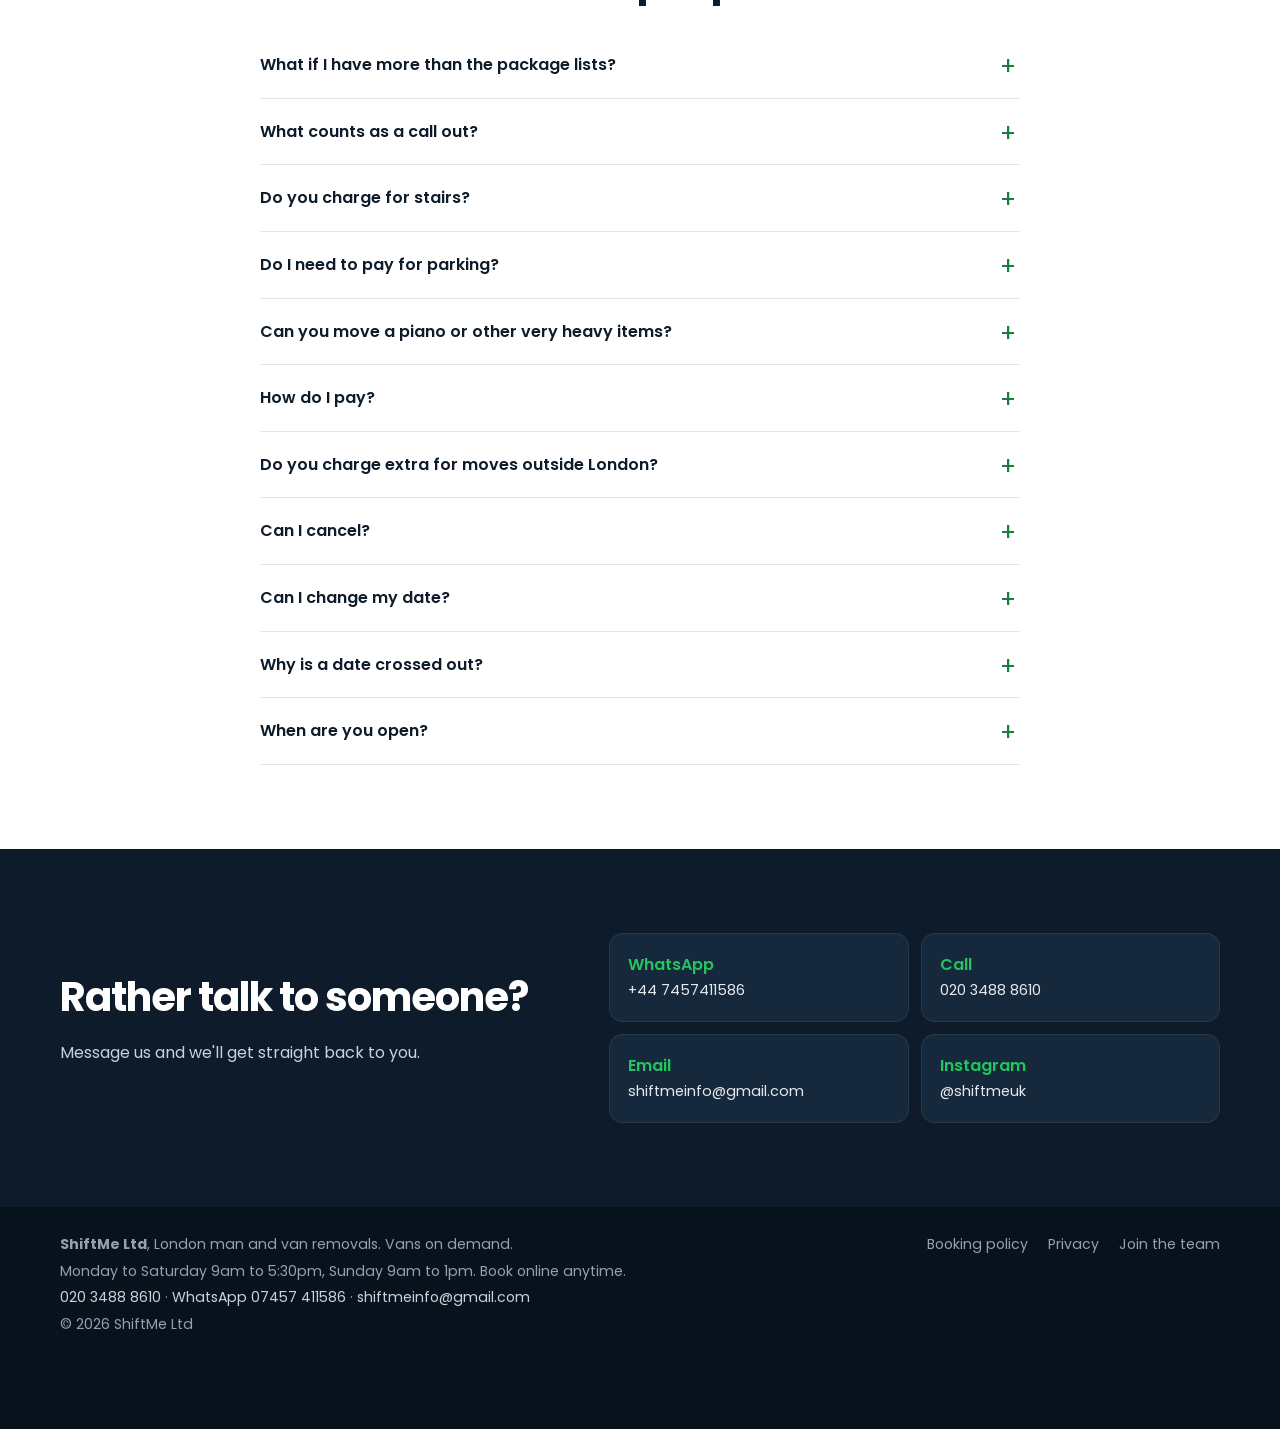
==== commit e6b26ff6: "Take every payment at booking: mileage and stairs added automatically Mileage is worked out from the" ====
--- a/index.html
+++ b/index.html
@@ -113,7 +113,7 @@
             <ul class="qq-lines" id="qqLines"></ul>
             <div class="qq-total"><span id="qqTotalLbl">Example quote</span><strong id="qqTotal">£0</strong></div>
             <button class="btn btn-green btn-block" type="button" id="qqBook">Pick a date and book</button>
-            <p class="qq-note">This is an estimate. For moves that start or finish outside London, mileage is 30p per mile for the full round trip from London, to your pickup, on to your new place and back. We confirm the exact amount after you book and any mileage balance is due 2 days before your move.</p>
+            <p class="qq-note">For moves that start or finish outside London, mileage is 30p per mile for the full round trip from London, to your pickup, on to your new place and back. It's worked out from your postcodes and added to your total when you book, so you pay everything in one go.</p>
           </div>
         </div>
       </div>
@@ -177,6 +177,7 @@
               <div class="pkg-select" id="pkgSelect"></div>
               <h4 class="sub">Extras <span class="muted">(optional)</span></h4>
               <div class="addon-list" id="addonList"></div>
+              <p class="muted heavy-note">Moving a piano, American fridge freezer, safe, gym equipment, marble or stone furniture, or anything over 100kg? These are quote on request, so please <a href="#contact">message us</a> before you book.</p>
               <label class="agree callout-ok" id="calloutOk" hidden><input type="checkbox" name="calloutOk"><span id="calloutText"></span></label>
               <p class="form-error" id="step1Error" role="alert" hidden></p>
               <div class="panel-nav">
@@ -224,7 +225,8 @@
                 <label>Floor and access at pickup
                   <select name="fromAccess">
                     <option>Ground floor</option><option>1st floor, lift</option><option>1st floor, stairs</option>
-                    <option>2nd floor or higher, lift</option><option>2nd floor or higher, stairs</option>
+                    <option>2nd floor or higher, lift</option><option>2nd floor, stairs</option><option>3rd floor, stairs</option>
+                    <option>4th floor, stairs</option><option>5th floor or higher, stairs</option>
                   </select>
                 </label>
                 <label>Parking at pickup
@@ -236,7 +238,8 @@
                 <label>Floor and access at drop off
                   <select name="toAccess">
                     <option>Ground floor</option><option>1st floor, lift</option><option>1st floor, stairs</option>
-                    <option>2nd floor or higher, lift</option><option>2nd floor or higher, stairs</option>
+                    <option>2nd floor or higher, lift</option><option>2nd floor, stairs</option><option>3rd floor, stairs</option>
+                    <option>4th floor, stairs</option><option>5th floor or higher, stairs</option>
                   </select>
                 </label>
                 <label>Parking at drop off
@@ -247,6 +250,7 @@
                 <label class="span2">Anything we should know?<textarea name="notes" rows="3" placeholder="Large or fragile items, narrow stairs, key collection times"></textarea></label>
                 <label class="hp" aria-hidden="true">Leave this empty<input name="website" tabindex="-1" autocomplete="off"></label>
               </div>
+              <p class="form-error" id="step3Error" role="alert" hidden></p>
               <div class="panel-nav">
                 <button type="button" class="btn btn-ghost" data-back>Back</button>
                 <button type="button" class="btn btn-navy" data-next>Next: check and confirm</button>
@@ -319,10 +323,13 @@
     <section class="faq" id="faq">
       <div class="wrap narrow">
         <h2>Questions people ask</h2>
-        <details><summary>What if I have more than the package lists?</summary><p>Pick the package closest to your move and tell us about the extra items in the notes. We'll confirm any difference before your move day, so there are no surprises.</p></details>
-        <details><summary>What counts as a call out?</summary><p>A call out is for small jobs of up to 5 items or 10 boxes, like a Marketplace buy or a few pieces of furniture. It includes up to 2 hours with the van and your movers. Extra time is £45 an hour, and we'll bill it before your move. If it turns out to be a bigger move, we'll switch you to the right flat or house package and let you know the difference before the day.</p></details>
+        <details><summary>What if I have more than the package lists?</summary><p>Pick the package that fits your move, or the next size up if you have extra, and add any extras when you book. You pay everything in one go when you book, and we don't start any work until payment is received.</p></details>
+        <details><summary>What counts as a call out?</summary><p>A call out is for small jobs of up to 5 items or 10 boxes, like a Marketplace buy or a few pieces of furniture. It includes up to 2 hours with the van and your movers. Extra time is £45 an hour, so add it when you book if your job might run over. If it turns out to be a bigger move, we'll switch you to the right flat or house package and the difference must be paid before we start.</p></details>
+        <details><summary>Do you charge for stairs?</summary><p>Ground and 1st floor moves are included. If there's no lift, it's £20 for each floor above the 1st, at each address. It's added to your total automatically when you book.</p></details>
+        <details><summary>Do I need to pay for parking?</summary><p>No. We cover paid parking near your addresses, like pay and display bays and car parks. If your street needs a permit or a bay suspension, please arrange it or tell us in your booking notes so we can plan ahead.</p></details>
+        <details><summary>Can you move a piano or other very heavy items?</summary><p>Yes, on request. Pianos, American fridge freezers, safes, gym equipment, hot tubs, marble or stone furniture and anything over 100kg are quote on request. Message us before you book and we'll give you a price.</p></details>
         <details><summary>How do I pay?</summary><p>You pay the full price online when you book, by card, Apple Pay or Google Pay. Payments are handled securely by Stripe, so we never see your card details. Your move is confirmed as soon as payment goes through.</p></details>
-        <details><summary>Do you charge extra for moves outside London?</summary><p>Yes. Removals that start or finish outside London have an extra labour charge of 30p per mile for the full round trip from London. Try our Quick quote to see an estimate. We'll let you know the exact amount after you book, and this remaining balance is due 2 days before your move.</p></details>
+        <details><summary>Do you charge extra for moves outside London?</summary><p>Yes. Removals that start or finish outside London have an extra labour charge of 30p per mile for the full round trip from London. Try our Quick quote to see the price. The mileage is worked out from your postcodes and added to your total when you book.</p></details>
         <details><summary>Can I cancel?</summary><p>Cancel 7 or more days before your move and we refund you in full. Cancel 3 to 6 days before and we refund half. Cancellations with less than 72 hours' notice, or no shows, are non refundable.</p></details>
         <details><summary>Can I change my date?</summary><p>Yes. You can move your booking once for free with at least 72 hours' notice, subject to availability. Just get in touch.</p></details>
         <details><summary>Why is a date crossed out?</summary><p>We run a set number of jobs a day so every move gets our full attention. Once a day is full it closes automatically. Message us on WhatsApp if you're flexible and we'll tell you the nearest free day.</p></details>
--- a/styles.css
+++ b/styles.css
@@ -428,3 +428,4 @@
 .callout-ok{margin-top:16px;padding:12px;border:1px solid var(--line);border-radius:var(--radius-sm);background:var(--light, #F2F4F7)}
 #step1Error{margin-top:10px}
 .callout-ok[hidden]{display:none}
+.heavy-note{margin-top:14px;font-size:.85rem}
